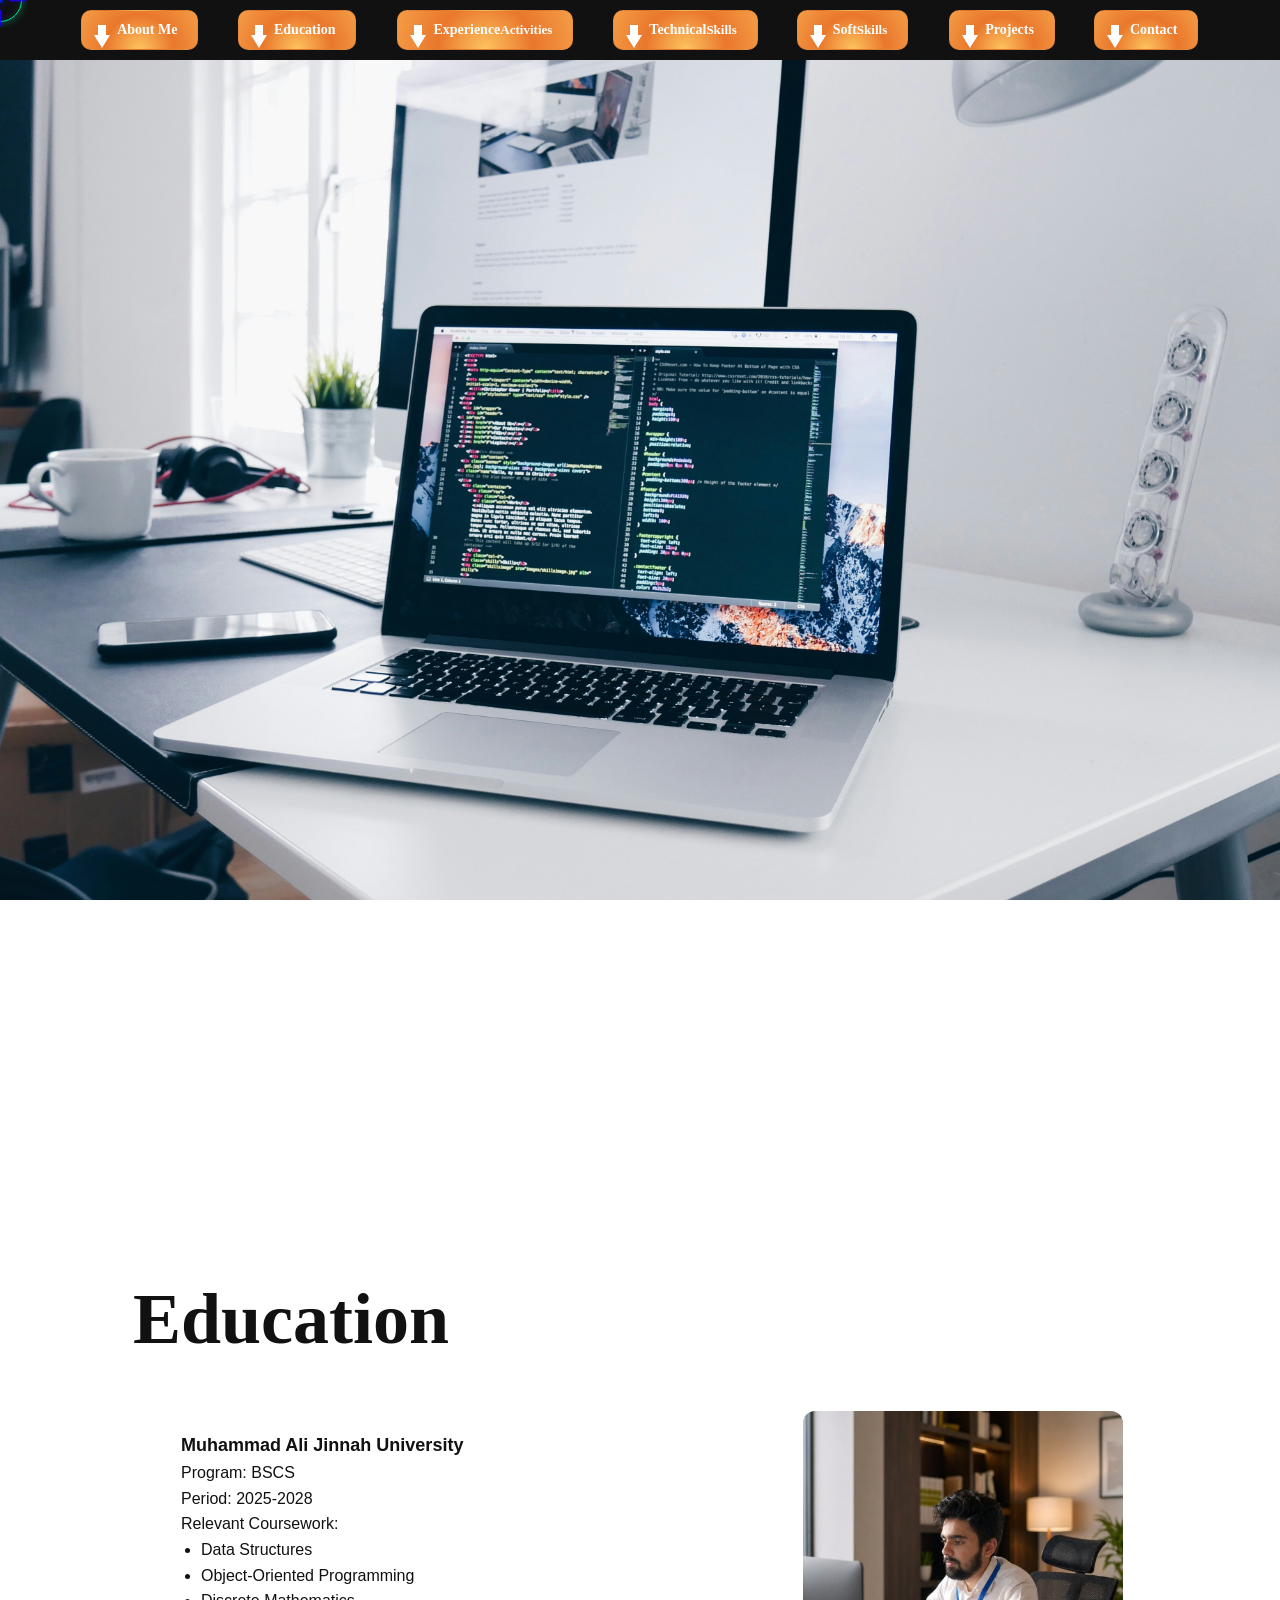
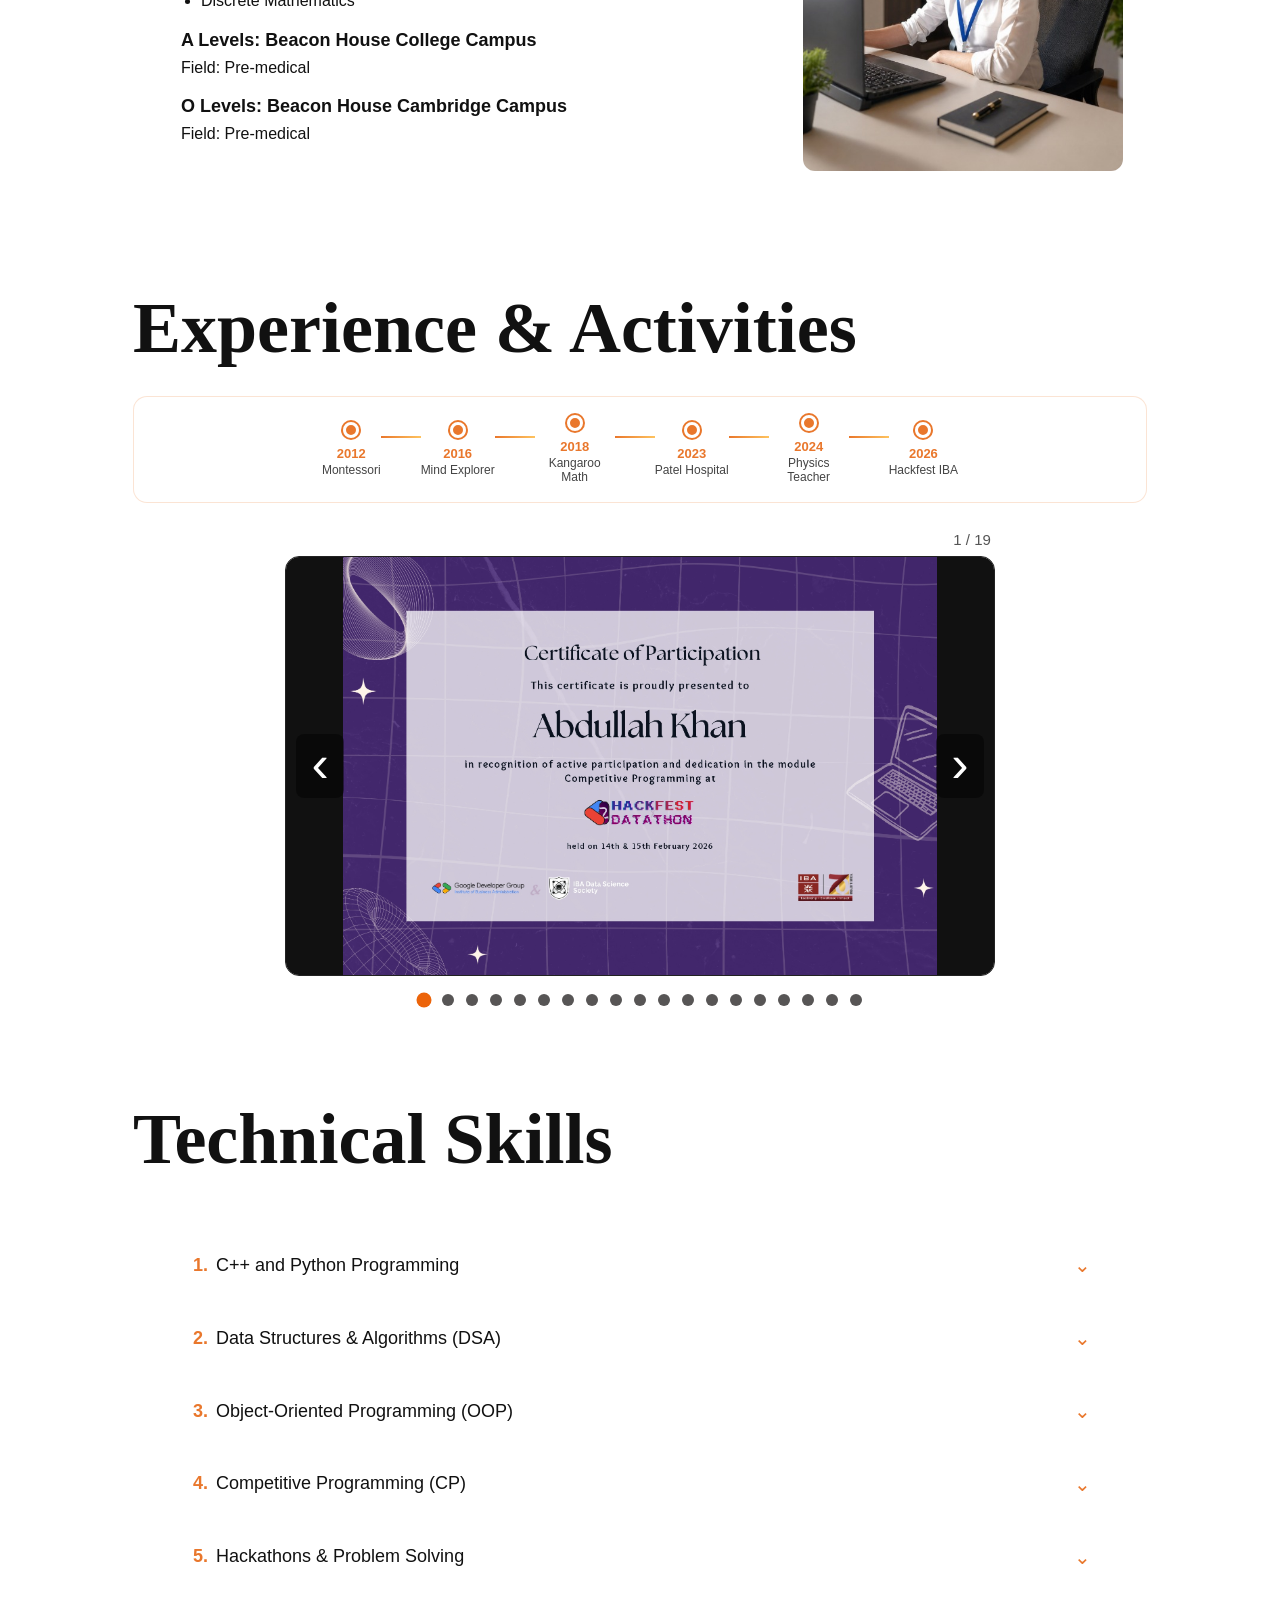
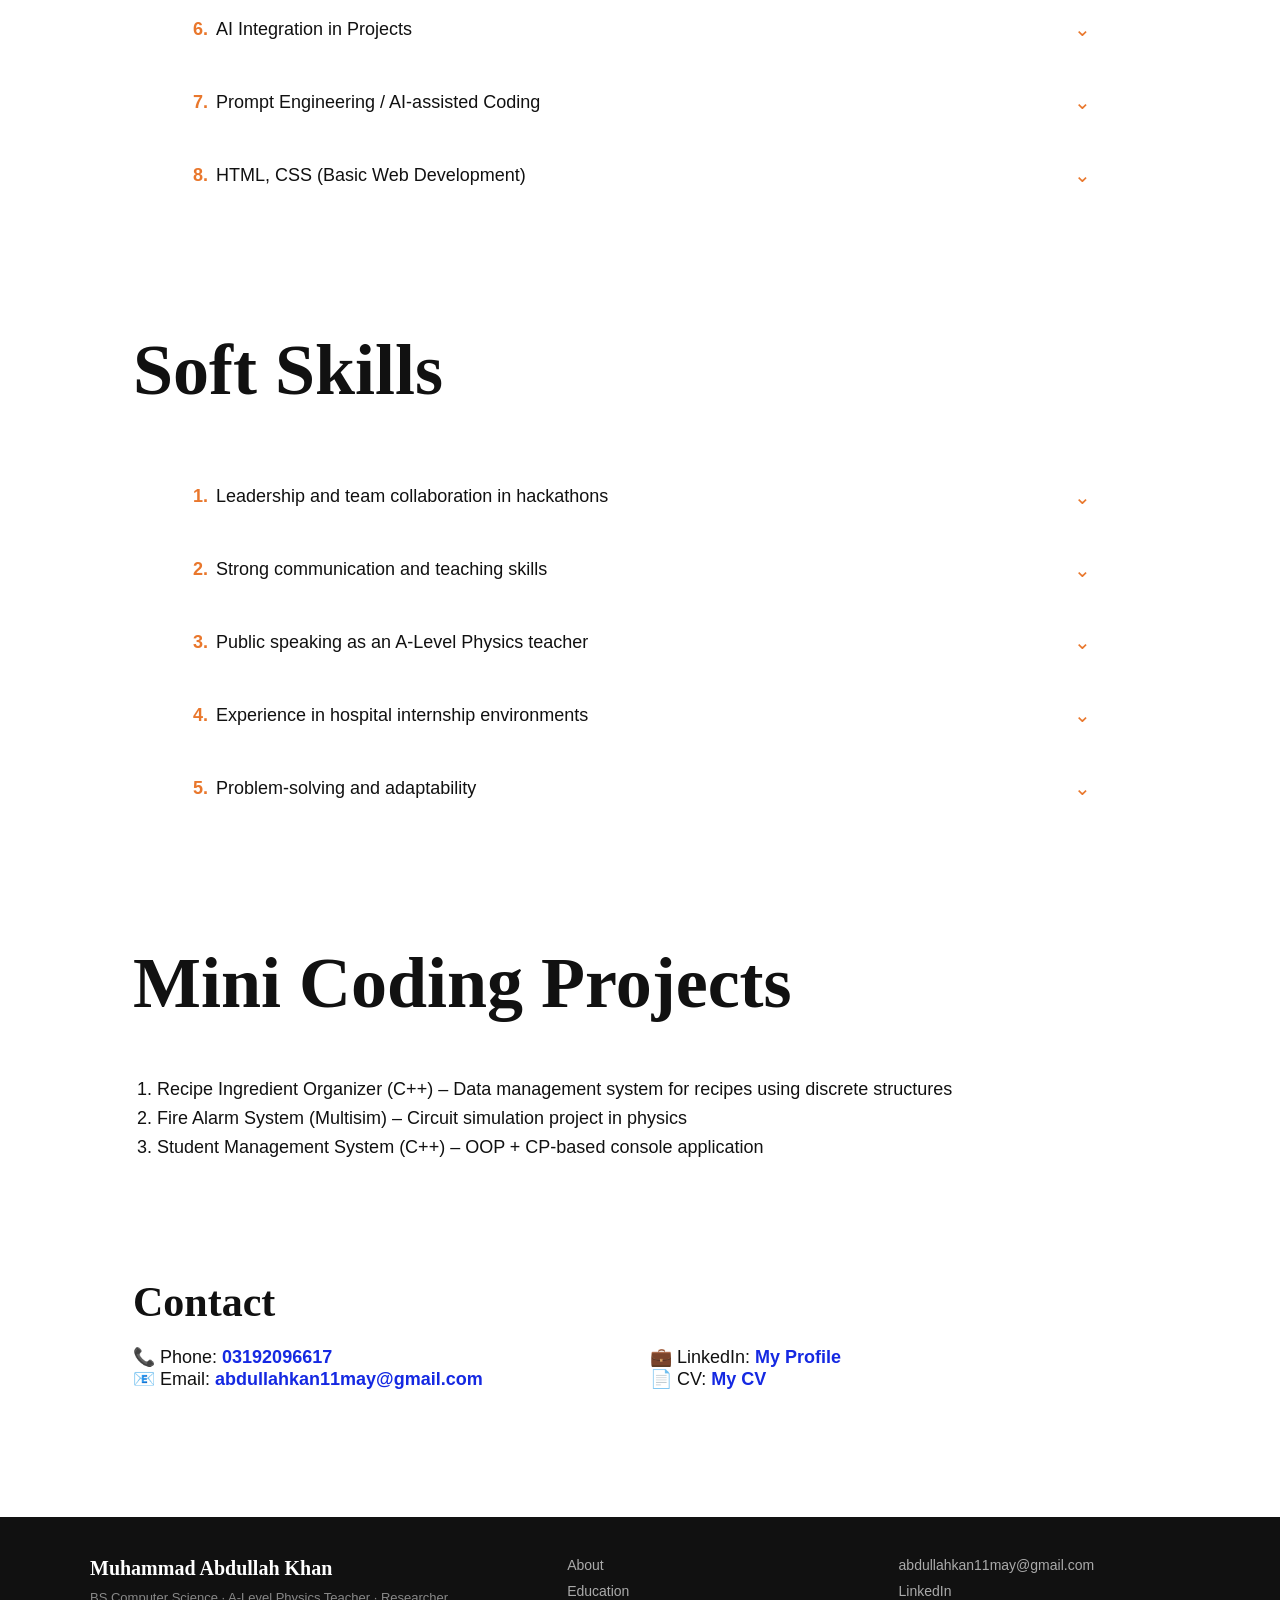
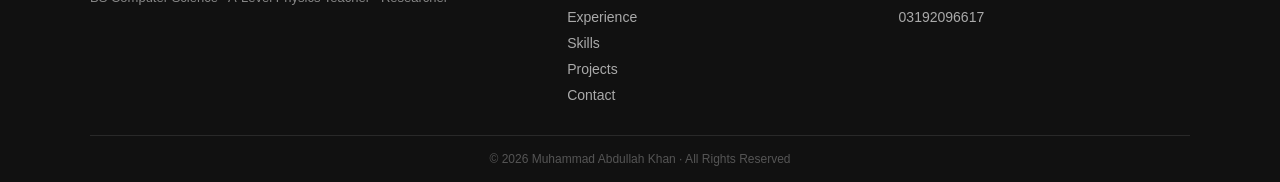
==== index.html @ c793ee8f "Rename website front page to index.html" ====
<!DOCTYPE html>
<html lang="en">
<head>
  <meta charset="UTF-8" />
  <meta name="viewport" content="width=device-width, initial-scale=1.0" />
  <meta http-equiv="Cache-Control" content="no-cache, no-store, must-revalidate">
  <title>Muhammad Abdullah Khan | Portfolio</title>
  <link rel="stylesheet" href="styles.css" />
</head>

<body>
  <div class="cursor" id="cursor">
  <div class="cursor-ring"></div>
  <div class="cursor-dot"></div>
  <div class="cursor-line cursor-line-top"></div>
  <div class="cursor-line cursor-line-bottom"></div>
  <div class="cursor-line cursor-line-left"></div>
  <div class="cursor-line cursor-line-right"></div>
</div>
 <div class="navbar">
  <a href="#about" class="nav-btn"><div class="btn-icon"><span></span></div>About Me</a>
  <a href="#education" class="nav-btn"><div class="btn-icon"><span></span></div>Education</a>
  <a href="#experience" class="nav-btn"><div class="btn-icon"><span></span></div>Experience<br><span>Activities</span></a>
  <a href="#technical-skills" class="nav-btn"><div class="btn-icon"><span></span></div>Technical<br><span>Skills</span></a>
  <a href="#soft-skills" class="nav-btn"><div class="btn-icon"><span></span></div>Soft<br><span>Skills</span></a>
  <a href="#projects" class="nav-btn"><div class="btn-icon"><span></span></div>Projects</a>
  <a href="#contact" class="nav-btn"><div class="btn-icon"><span></span></div>Contact</a>
</div>
  </div>
<div class="progress-bar" id="progressBar"></div>
  <!-- MAIN WRAPPER -->
  <main class="page-wrap">

    <!-- HERO -->
    <section class="hero section" id="hero">
      <div class="hero-left">
  <h1>Portfolio</h1>
  <h2 id="typing-text"></h2>
</div>

      <div class="hero-right">
        <img src="WhatsApp Image 2024-04-25 at 1.08.18 AM (1).jpeg" alt="Muhammad Abdullah Khan" />
      </div>
    </section>

    <!-- ABOUT -->
    <!-- ABOUT -->
<section class="about section" id="about">
  <div class="about-grid">

    <div class="about-title">
      <h2>About<br>Abdullah Khan</h2>
    </div>

    <div class="about-right">
      <p class="about-p1">
        I am a BS Computer Science student with interests in Cyber Security,
        Artificial Intelligence, and Software Development. I have a strong
        research background, with prior hospital internships and a deep
        interest in oncology and healthcare-related research.
      </p>
      <div class="about-image">
        <img src="eddited 2.JPG" alt="Abdullah Khan experience" />
      </div>
    </div>

    <div class="about-p2">
      <p>
        Alongside my studies, I work as an A-Level Physics teacher, which
        has strengthened my communication and analytical skills. I am passionate
        about combining science, research, and technology to solve real-world problems.
      </p>
    </div>

  </div>
</section>

<!-- EDUCATION -->
<section class="education section" id="education">
  <h2 class="section-heading">Education</h2>
  <div class="content-box education-box">
    <div class="education-text">
      <h3>Muhammad Ali Jinnah University</h3>
      <p>Program: BSCS</p>
      <p>Period: 2025-2028</p>
      <p>Relevant Coursework:</p>
      <ul>
        <li>Data Structures</li>
        <li>Object-Oriented Programming</li>
        <li>Discrete Mathematics</li>
      </ul>

      <h3>A Levels: Beacon House College Campus</h3>
      <p>Field: Pre-medical</p>

      <h3>O Levels: Beacon House Cambridge Campus</h3>
      <p>Field: Pre-medical</p>
    </div>

    <div class="education-photo">
      <img src="WhatsApp Image 2026-04-26 at 2.37.34 PM.jpeg" alt="Abdullah Khan" />
    </div>
  </div>
</section>

<!-- EXPERIENCE -->
<section class="experience section" id="experience">
  <h2 class="section-heading">Experience & Activities</h2>
<!-- TIMELINE -->
<div class="timeline">
  <div class="timeline-item">
    <div class="timeline-dot"></div>
    <div class="timeline-content">
      <span class="timeline-year">2012</span>
      <span class="timeline-label">Montessori</span>
    </div>
  </div>
  <div class="timeline-line"></div>
  <div class="timeline-item">
    <div class="timeline-dot"></div>
    <div class="timeline-content">
      <span class="timeline-year">2016</span>
      <span class="timeline-label">Mind Explorer</span>
    </div>
  </div>
  <div class="timeline-line"></div>
  <div class="timeline-item">
    <div class="timeline-dot"></div>
    <div class="timeline-content">
      <span class="timeline-year">2018</span>
      <span class="timeline-label">Kangaroo Math</span>
    </div>
  </div>
  <div class="timeline-line"></div>
  <div class="timeline-item">
    <div class="timeline-dot"></div>
    <div class="timeline-content">
      <span class="timeline-year">2023</span>
      <span class="timeline-label">Patel Hospital</span>
    </div>
  </div>
  <div class="timeline-line"></div>
  <div class="timeline-item">
    <div class="timeline-dot"></div>
    <div class="timeline-content">
      <span class="timeline-year">2024</span>
      <span class="timeline-label">Physics Teacher</span>
    </div>
  </div>
  <div class="timeline-line"></div>
  <div class="timeline-item">
    <div class="timeline-dot"></div>
    <div class="timeline-content">
      <span class="timeline-year">2026</span>
      <span class="timeline-label">Hackfest IBA</span>
    </div>
  </div>
</div>

 <div class="slide-counter" id="slideCounter">1 / 19</div>

  <div class="slideshow-wrapper">
    <button class="slide-arrow left-arrow" onclick="prevSlide()">&#8249;</button>
    <div class="slideshow-track" id="slideshowTrack">
      <div class="slide"><img src="Abdullah_Khan_page-0001.jpg" alt="Hackathon Certificate" /></div>
      <div class="slide"><img src="C - _Essentials_2_certificate_abdullahkhan11may-gmail-com_e2fafa6d-1f89-4544-99e8-5f84a4fa9076_page-0001.jpg" alt="C++ Certificate" /></div>
      <div class="slide"><img src="20.png" alt="OOP Certificate" /></div>
      <div class="slide"><img src="CamScanner 30-04-2026 20.15_1.jpg" alt="International Kangaroo Mathematics Contest 2018" /></div>
      <div class="slide"><img src="CamScanner 30-04-2026 20.15_2.jpg" alt="Beaconhouse Best Class Display Certificate" /></div>
      <div class="slide"><img src="CamScanner 30-04-2026 20.15_3.jpg" alt="Beaconhouse Responsibility Certificate" /></div>
      <div class="slide"><img src="CamScanner 30-04-2026 20.15_4.jpg" alt="Junior Cadre Montessori Appreciation Certificate" /></div>
      <div class="slide"><img src="CamScanner 30-04-2026 20.15_5.jpg" alt="Junior Cadre Montessori Science Project Certificate" /></div>
      <div class="slide"><img src="CamScanner 30-04-2026 20.15_6.jpg" alt="The Mind Explorer - Crazy Science" /></div>
      <div class="slide"><img src="CamScanner 30-04-2026 20.15_7.jpg" alt="The Mind Explorer - Math Buster" /></div>
      <div class="slide"><img src="CamScanner 30-04-2026 20.15_8.jpg" alt="The Mind Explorer - Do It Yourself" /></div>
      <div class="slide"><img src="CamScanner 30-04-2026 20.15_9.jpg" alt="Beaconhouse Inter-house Science Quiz" /></div>
      <div class="slide"><img src="CamScanner 30-04-2026 20.15_10.jpg" alt="BCP Certificate of Honour - Teachers Assistant Physics" /></div>
      <div class="slide"><img src="CamScanner 30-04-2026 20.15_11.jpg" alt="HRCA Certificate of Achievement" /></div>
      <div class="slide"><img src="CamScanner 30-04-2026 20.15_12.jpg" alt="HRCA Quiz Certificate" /></div>
      <div class="slide"><img src="CamScanner 30-04-2026 20.15_13.jpg" alt="International Kangaroo Mathematics Contest 2015" /></div>
      <div class="slide"><img src="CamScanner 30-04-2026 20.15_14.jpg" alt="Green Living Association 3Rs Campus Quiz 2014" /></div>
      <div class="slide"><img src="CamScanner 30-04-2026 20.15_15.jpg" alt="Patel Hospital Letter of Appreciation" /></div>
      <div class="slide"><img src="WhatsApp Image 2024-07-07 at 5.28.48 PM.jpeg" alt="Teaching Physics" /></div>
   </div>
    <button class="slide-arrow right-arrow" onclick="nextSlide()">&#8250;</button>
  </div>

  <div class="slideshow-dots" id="slideshowDots">
    <span class="dot active" onclick="goToSlide(0)"></span>
    <span class="dot" onclick="goToSlide(1)"></span>
    <span class="dot" onclick="goToSlide(2)"></span>
    <span class="dot" onclick="goToSlide(3)"></span>
    <span class="dot" onclick="goToSlide(4)"></span>
    <span class="dot" onclick="goToSlide(5)"></span>
    <span class="dot" onclick="goToSlide(6)"></span>
    <span class="dot" onclick="goToSlide(7)"></span>
    <span class="dot" onclick="goToSlide(8)"></span>
    <span class="dot" onclick="goToSlide(9)"></span>
    <span class="dot" onclick="goToSlide(10)"></span>
    <span class="dot" onclick="goToSlide(11)"></span>
    <span class="dot" onclick="goToSlide(12)"></span>
    <span class="dot" onclick="goToSlide(13)"></span>
    <span class="dot" onclick="goToSlide(14)"></span>
    <span class="dot" onclick="goToSlide(15)"></span>
    <span class="dot" onclick="goToSlide(16)"></span>
    <span class="dot" onclick="goToSlide(17)"></span>
    <span class="dot" onclick="goToSlide(18)"></span>
  </div>

</section>

    <!-- TECHNICAL SKILLS -->
    <section class="skills section" id="technical-skills">
      <h2 class="section-heading">Technical Skills</h2>

      <div class="content-box">
  <ul class="skills-list tech-accordion-list">

    <li class="skill-accordion">
      <div class="skill-header" onclick="toggleSkill(this)">
        <span class="skill-num">1.</span> C++ and Python Programming
        <span class="skill-chevron">&#8964;</span>
      </div>
      <div class="skill-body">
        <p>Proficient in both C++ and Python, with hands-on experience building console applications, and algorithm-based solutions. Comfortable working across both languages depending on the problem at hand — leveraging C++ for performance-critical logic and Python for rapid prototyping and AI-related tasks.</p>
      </div>
    </li>

    <li class="skill-accordion">
      <div class="skill-header" onclick="toggleSkill(this)">
        <span class="skill-num">2.</span> Data Structures & Algorithms (DSA)
        <span class="skill-chevron">&#8964;</span>
      </div>
      <div class="skill-body">
        <p>Strong foundational understanding of core data structures — arrays, linked lists, stacks, queues, trees, and hash maps — and their practical applications in solving computational problems efficiently. Continuously sharpening algorithmic thinking through structured practice and real project implementation.</p>
      </div>
    </li>

    <li class="skill-accordion">
      <div class="skill-header" onclick="toggleSkill(this)">
        <span class="skill-num">3.</span> Object-Oriented Programming (OOP)
        <span class="skill-chevron">&#8964;</span>
      </div>
      <div class="skill-body">
        <p>Experienced in designing systems using OOP principles — encapsulation, inheritance, polymorphism, and abstraction. Applied these concepts directly in projects like the Student Management System, building clean, modular, and maintainable codebases.</p>
      </div>
    </li>

    <li class="skill-accordion">
      <div class="skill-header" onclick="toggleSkill(this)">
        <span class="skill-num">4.</span> Competitive Programming (CP)
        <span class="skill-chevron">&#8964;</span>
      </div>
      <div class="skill-body">
        <p>Actively engaged in competitive programming to sharpen logical reasoning, time complexity awareness, and problem decomposition under pressure. Participation in contests has built the habit of writing efficient, well-structured solutions quickly.</p>
      </div>
    </li>

    <li class="skill-accordion">
      <div class="skill-header" onclick="toggleSkill(this)">
        <span class="skill-num">5.</span> Hackathons & Problem Solving
        <span class="skill-chevron">&#8964;</span>
      </div>
      <div class="skill-body">
        <p>Participated in hackathons including Hackfest IBA, bringing together technical skill, teamwork, and rapid prototyping under tight deadlines. These environments demand clear thinking, creative solutions, and the ability to deliver a working product from scratch in hours.</p>
      </div>
    </li>

    <li class="skill-accordion">
      <div class="skill-header" onclick="toggleSkill(this)">
        <span class="skill-num">6.</span> AI Integration in Projects
        <span class="skill-chevron">&#8964;</span>
      </div>
      <div class="skill-body">
        <p>Exploring the integration of AI tools and APIs into practical applications — understanding how to embed intelligent features into software, automate workflows, and enhance user experiences using modern AI capabilities.</p>
      </div>
    </li>

    <li class="skill-accordion">
      <div class="skill-header" onclick="toggleSkill(this)">
        <span class="skill-num">7.</span> Prompt Engineering / AI-assisted Coding
        <span class="skill-chevron">&#8964;</span>
      </div>
      <div class="skill-body">
        <p>Skilled in crafting precise, effective prompts to get the most out of AI tools for coding, debugging, and content generation. Uses AI as a force multiplier — accelerating development without losing ownership of the logic and architecture.</p>
      </div>
    </li>

    <li class="skill-accordion">
      <div class="skill-header" onclick="toggleSkill(this)">
        <span class="skill-num">8.</span> HTML, CSS (Basic Web Development)
        <span class="skill-chevron">&#8964;</span>
      </div>
      <div class="skill-body">
        <p>Capable of building structured, styled web pages from scratch. This very portfolio is a hands-on demonstration of those skills — custom layouts, animations, responsive design, and interactive components built without any framework.</p>
      </div>
    </li>

  </ul>
</div>
    </section>

    <!-- SOFT SKILLS -->
    <section class="soft-skills section" id="soft-skills">
      <h2 class="section-heading">Soft Skills</h2>

      <div class="content-box">
  <ul class="skills-list">
    <li class="skill-accordion">
      <div class="skill-header" onclick="toggleSkill(this)">
        <span class="skill-num">1.</span> Leadership and team collaboration in hackathons
        <span class="skill-chevron">&#8964;</span>
      </div>
      <div class="skill-body">
        <p>A well-respected leader with hands-on experience managing group and class projects — from community service trips to large-scale batch initiatives involving 60+ students. Known for maintaining fairness and justice across all members, resolving communication barriers through custom-designed modules and interactive sessions, and providing counselling and emotional support when needed. Connects diverse individuals to a shared goal through transparency, loyalty, and consistent recognition of team contributions. Takes ownership of setbacks as personal opportunities to grow, guided by a strong moral compass and high emotional patience.</p>
      </div>
    </li>

    <li class="skill-accordion">
      <div class="skill-header" onclick="toggleSkill(this)">
        <span class="skill-num">2.</span> Strong communication and teaching skills
        <span class="skill-chevron">&#8964;</span>
      </div>
      <div class="skill-body">
        <p>An educator who goes beyond the curriculum — designing teaching frameworks that evolve with the changing mindset of today's youth and the demands of the modern industry. Encourages out-of-the-box thinking through hands-on activities, mathematical reasoning, and cross-disciplinary analogies. Actively brings students to the board to teach, grade peers, and build accountability — nurturing confidence rather than suppressing it. Every lesson is a deliberate effort to develop effective communicators and independent thinkers.</p>
      </div>
    </li>

    <li class="skill-accordion">
      <div class="skill-header" onclick="toggleSkill(this)">
        <span class="skill-num">3.</span> Public speaking as an A-Level Physics teacher
        <span class="skill-chevron">&#8964;</span>
      </div>
      <div class="skill-body">
        <p>Developed strong, confident public speaking through years of classroom instruction, parent communication, client-facing research interactions, and hosting workshops. Capable of improvising at any moment — changing scripts last-minute, adapting tone to the audience, and commanding large rooms with natural body language and stage presence. Whether addressing a lecture hall or a boardroom, ready to present on any topic with clarity, poise, and genuine engagement.</p>
      </div>
    </li>

    <li class="skill-accordion">
      <div class="skill-header" onclick="toggleSkill(this)">
        <span class="skill-num">4.</span> Experience in hospital internship environments
        <span class="skill-chevron">&#8964;</span>
      </div>
      <div class="skill-body">
        <p>Medical and community service internships instilled a heightened situational awareness and the ability to act immediately and responsibly under pressure. Learned to regulate emotions in high-stakes environments, make decisive calls under uncertainty, and switch seamlessly between professional composure and compassionate communication. These experiences provided an irreplaceable foundation for understanding people, reading environments, and knowing when to lead firmly and when to listen.</p>
      </div>
    </li>

    <li class="skill-accordion">
      <div class="skill-header" onclick="toggleSkill(this)">
        <span class="skill-num">5.</span> Problem-solving and adaptability
        <span class="skill-chevron">&#8964;</span>
      </div>
      <div class="skill-body">
        <p>Approaches every challenge — academic, technical, or personal — with focused concentration and structured thinking. Skilled at making high-impact decisions quickly while preserving ethical integrity and considering the broadest range of people affected. Adapts rapidly to unfamiliar environments and unfamiliar people, with a genuine respect for self-awareness and personal growth as tools for navigating the most demanding situations.</p>
      </div>
    </li>
  </ul>
</div>
    </section>

    <!-- PROJECTS -->
    <section class="projects section" id="projects">
      <h2 class="section-heading">Mini Coding Projects</h2>

      <div class="content-box">
        <ol>
          <li>Recipe Ingredient Organizer (C++) – Data management system for recipes using discrete structures</li>
          <li>Fire Alarm System (Multisim) – Circuit simulation project in physics</li>
          <li>Student Management System (C++) – OOP + CP-based console application</li>
        </ol>
      </div>
    </section>

    <!-- CONTACT -->
    <section class="contact section" id="contact">
      <h2 class="contact-heading">Contact</h2>

      <div class="contact-grid">
        <div>
          <p>📞 Phone: <a href="tel:03192096617">03192096617</a></p>
          <p>📧 Email: <a href="mailto:abdullahkan11may@gmail.com">abdullahkan11may@gmail.com</a></p>
        </div>

        <div>
          <p>
            💼 LinkedIn:
            <a href="https://www.linkedin.com/in/abdullah-khan-34b156402" target="_blank">
              My Profile
            </a>
          </p>
          <p>
            📄 CV:
            <a href="cv.html" target="_blank">My CV</a>
          </p>
        </div>
      </div>
    </section>

  </main>

  <footer class="footer">
    <div class="footer-inner">

      <div class="footer-name">
        <h3>Muhammad Abdullah Khan</h3>
        <p>BS Computer Science · A-Level Physics Teacher · Researcher</p>
      </div>

      <div class="footer-links">
        <a href="#about">About</a>
        <a href="#education">Education</a>
        <a href="#experience">Experience</a>
        <a href="#technical-skills">Skills</a>
        <a href="#projects">Projects</a>
        <a href="#contact">Contact</a>
      </div>

      <div class="footer-contact">
        <a href="mailto:abdullahkan11may@gmail.com">abdullahkan11may@gmail.com</a>
        <a href="https://www.linkedin.com/in/abdullah-khan-34b156402" target="_blank">LinkedIn</a>
        <a href="tel:03192096617">03192096617</a>
      </div>

    </div>
    <div class="footer-bottom">
      <p>© 2026 Muhammad Abdullah Khan · All Rights Reserved</p>
    </div>
  </footer>
  <script>
  const text = "Muhammad Abdullah Khan";
  const target = document.getElementById("typing-text");
  let index = 0;

  function type() {
    if (index < text.length) {
      target.textContent += text.charAt(index);
      index++;
      setTimeout(type, 100);
    }
  }

  window.addEventListener("load", () => {
    setTimeout(type, 500);
  });
</script>

<script>
  // SLIDESHOW
  let currentSlide = 0;
  const totalSlides = 19;
  const track = document.getElementById('slideshowTrack');
  const dots = document.querySelectorAll('.dot');
  let autoTimer = setInterval(nextSlide, 3000);

  function goToSlide(index) {
    currentSlide = index;
    track.style.transform = `translateX(-${currentSlide * 100}%)`;
   dots.forEach(d => d.classList.remove('active'));
dots[currentSlide].classList.add('active');
document.getElementById('slideCounter').textContent = (currentSlide + 1) + ' / ' + totalSlides;
    // Reset auto timer on manual click
    clearInterval(autoTimer);
    autoTimer = setInterval(nextSlide, 3000);
  }

function nextSlide() {
  currentSlide = (currentSlide + 1) % totalSlides;
  goToSlide(currentSlide);
}

function prevSlide() {
  currentSlide = (currentSlide - 1 + totalSlides) % totalSlides;
  goToSlide(currentSlide);
}
// PROGRESS BAR
window.addEventListener('scroll', () => {
  const scrollTop = window.scrollY;
  const docHeight = document.documentElement.scrollHeight - window.innerHeight;
  const progress = (scrollTop / docHeight) * 100;
  document.getElementById('progressBar').style.width = progress + '%';
}); 
// SCROLL ANIMATIONS
const sections = document.querySelectorAll('.section');

const observer = new IntersectionObserver((entries) => {
  entries.forEach(entry => {
    if (entry.isIntersecting) {
      entry.target.classList.add('visible');
    } else {
      entry.target.classList.remove('visible');
    }
  });
}, {
  threshold: 0.3
});

sections.forEach(section => {
  observer.observe(section);
});
// CUSTOM CURSOR
const cursor = document.getElementById('cursor');

document.addEventListener('mousemove', (e) => {
  cursor.style.left = e.clientX + 'px';
  cursor.style.top = e.clientY + 'px';
});

document.addEventListener('mousedown', () => {
  cursor.classList.add('clicking');
});

document.addEventListener('mouseup', () => {
  cursor.classList.remove('clicking');
});

// Grow on hoverable elements
const hoverables = document.querySelectorAll('a, button, .dot, .nav-btn, .timeline-item');
hoverables.forEach(el => {
  el.addEventListener('mouseenter', () => cursor.classList.add('hovering'));
  el.addEventListener('mouseleave', () => cursor.classList.remove('hovering'));
});
function toggleSkill(header) {
  const item = header.closest('.skill-accordion');
  const body = item.querySelector('.skill-body');
  const isOpen = item.classList.contains('open');

  // Close all
  document.querySelectorAll('.skill-accordion').forEach(el => {
    el.classList.remove('open');
    el.querySelector('.skill-body').classList.remove('expanded');
  });

  // Open clicked one if it was closed
  if (!isOpen) {
    item.classList.add('open');
    body.classList.add('expanded');
  }
}
</script>


</body>
</html>
---- styles.css ----
* {
  margin: 0;
  padding: 0;
  box-sizing: border-box;
}

html {
  scroll-behavior: smooth;
}

html, body {
  min-height: 100vh;
}

body {
  font-family: Georgia, "Times New Roman", serif;
  color: #111;
  background-image: url('christopher-gower-m_HRfLhgABo-unsplash.jpg');
  background-size: cover;
  background-position: center;
  background-attachment: fixed;
  min-height: 100vh;
}

@media (max-width: 768px) {
  body {
    background-image: url('wmremove-transformed.png');
    background-attachment: scroll;
    background-size: cover;
    background-position: center top;
    background-repeat: no-repeat;
  }
}
@keyframes gradientShift {
  0%   { background-position: 0% 50%; }
  50%  { background-position: 100% 50%; }
  100% { background-position: 0% 50%; }
}
img {
  max-width: 100%;
  display: block;
}

.page-wrap {
  width: min(100%, 1100px);
  margin: 0 auto;
  padding: 0 18px 40px;
}

/*  Progress bar */
.progress-bar {
  position: fixed;
  top: 0;
  left: 0;
  width: 0%;
  height: 5px;
  background: linear-gradient(to right, #5f74fe, #3f2ce9);
  z-index: 9999;
  transition: width 0.1s ease;
  border-radius: 0 2px 2px 0;
}

/* NAVBAR */
.navbar {
  width: 100%;
  background: #111;
  display: flex;
  justify-content: center;
  align-items: center;
  gap: 40px;
  padding: 10px 18px;
  position: sticky;
  top: 0;
  z-index: 1000;
}
/* Fix scroll offset for sticky navbar */
section[id] {
  scroll-margin-top: 60px;
}

/* NAVBAR BUTTONS */
.nav-btn {
  --icon_width: 8px;
  --icon_height: 10px;
  --icon_color: #ffffff;
  border-radius: 10px;
  border: 1px solid rgba(0, 0, 0, 0.05);
  position: relative;
  padding: 10px 20px 10px 35px;
  background: radial-gradient(circle at bottom center, #fec35f, #e9772c, #f49d46);
  color: #ffffff;
  transform-style: preserve-3d;
  transition: all 300ms ease;
  font-family: Georgia, "Times New Roman", serif;
  font-size: 14px;
  font-weight: 600;
  cursor: pointer;
  text-decoration: none;
  user-select: none;
  display: inline-flex;
  justify-content: center;
  align-items: center;
  z-index: 1;
  box-sizing: border-box;
  line-height: 1.3;
}

.nav-btn span {
  display: block;
  font-size: 13px;
  box-sizing: border-box;
}

.nav-btn:hover {
  color: #000000;
  background: radial-gradient(circle at center center, #f9f9f9, #a7a7a7);
  transform: scale(1.08) translateY(-2px);
  box-shadow: 0 6px 20px rgba(233, 119, 44, 0.35);
}

.nav-btn:hover .btn-icon {
  transition: all 800ms ease-in-out;
  transform: rotateY(90deg) rotate(-360deg);
}

.nav-btn .btn-icon {
  width: 80px;
  display: block;
  position: absolute;
  left: -20px;
  top: -36px;
  bottom: -40px;
  transform-style: preserve-3d;
  transform: rotateY(90deg) rotate(0deg);
}

.nav-btn .btn-icon > span {
  position: absolute;
  background: var(--icon_color);
  width: var(--icon_width);
  height: var(--icon_height);
  left: 0;
  top: 50px;
  transform: rotateY(-90deg);
}

.nav-btn > .btn-icon > span::before {
  position: absolute;
  content: "";
  top: 100%;
  left: 0;
  margin-left: calc((var(--icon_width) * -1) + var(--icon_width) / 2);
  width: 0;
  height: 0;
  border-width: calc(var(--icon_width) + 5px) var(--icon_width) 0 var(--icon_width);
  border-color: var(--icon_color) transparent transparent transparent;
  border-style: solid;
}
/* SECTIONS */
.section {
  margin-bottom: 42px;
  border: 1px solid rgba(255, 255, 255, 0.3);
  border-radius: 18px;
  padding: 24px;
  background: rgba(255, 255, 255, 0.75);
}

/* HERO */
.hero {
  display: grid;
  grid-template-columns: 1.1fr 0.7fr;
  gap: 28px;
  align-items: center;
  background: rgba(255, 255, 255, 0.6);
  border-radius: 18px;
  padding: 26px 28px;
  min-height: 520px;
}

.hero-left h1 {
  font-size: clamp(58px, 9vw, 92px);
  font-weight: 400;
}

.hero-left h2 {
  font-family: Arial;
  font-size: clamp(24px, 3vw, 34px);
}

.hero-right img {
  width: 100%;
  object-fit: cover;
  border-radius: 18px;
  border: 3px solid #2c3fe9;
  box-shadow: 0 8px 32px rgba(44, 217, 233, 0.35), 0 2px 8px rgba(0,0,0,0.15);
  transition: box-shadow 0.3s ease, transform 0.3s ease;
}

.hero-right img:hover {
  box-shadow: 0 12px 40px rgba(2, 210, 242, 0.55), 0 4px 16px rgba(0,0,0,0.2);
  transform: scale(1.02);
}

/* ABOUT */
.about-grid {
  display: grid;
  grid-template-columns: 1fr 1fr;
  grid-template-rows: auto auto;
  gap: 26px;
}

.about-title {
  grid-column: 1;
  grid-row: 1;
}

.about-title h2 {
  font-size: clamp(46px, 6vw, 72px);
}

.about-right {
  grid-column: 2;
  grid-row: 1 / 3;
  display: flex;
  flex-direction: column;
  gap: 16px;
}

.about-right .about-p1 {
  font-family: Arial;
  font-size: 18px;
  line-height: 1.6;
}

.about-image img {
  width: 100%;
  max-height: 340px;
  object-fit: cover;
  border-radius: 16px;
}

.about-p2 {
  grid-column: 1;
  grid-row: 2;
}

.about-p2 p {
  font-family: Arial;
  font-size: 18px;
  line-height: 1.6;
}
/* EDUCATION */
#education {
  scroll-margin-top: 70px;
}
.education-box {
  display: flex;
  gap: 0;
  align-items: stretch;
  padding: 0;
  overflow: hidden;
}

.education-text {
  flex: 1;
  padding: 24px;
}
.education-text h3 {
  font-family: Arial;
  font-size: 18px;
  margin-top: 16px;
  margin-bottom: 4px;
}

.education-text h3:first-child {
  margin-top: 0;
}

.education-text p {
  font-family: Arial;
  font-size: 16px;
  line-height: 1.6;
}

.education-text ul {
  margin-left: 20px;
}

.education-text ul li {
  font-family: Arial;
  font-size: 16px;
  line-height: 1.6;
}

.education-photo {
  width: 320px;
  flex-shrink: 0;
}

.education-photo img {
  width: 100%;
  height: 100%;
  object-fit: cover;
  display: block;
  border-radius: 12px;
  margin: auto 16px auto 0;
}
/* EXPERIENCE */
.experience-item img {
  transition: transform 0.3s ease;
}

.experience-item img:hover {
  transform: scale(1.05);
  cursor: pointer;
}
.section-heading {
  font-size: clamp(46px, 6vw, 72px);
  margin-bottom: 26px;
}

.experience-gallery {
  display: grid;
  grid-template-columns: 1.2fr 1fr 1fr;
  grid-template-rows: auto auto;
  gap: 16px;
  align-items: start;
}

.experience-item img {
  border: 1px solid #222;
  width: 100%;
  object-fit: cover;
  display: block;
}

/* tall item spans both rows in column 1 */
.tall {
  grid-column: 1;
  grid-row: 1 / 3;
}

.tall img {
  height: 100%;
  width: 100%;
  object-fit: cover;
}

/* items 2 and 3 go to columns 2 and 3, row 1 */
.experience-item:nth-child(2) {
  grid-column: 2;
  grid-row: 1;
}

.experience-item:nth-child(3) {
  grid-column: 3;
  grid-row: 1;
}

/* item 4 goes to column 2-3, row 2 — centered like photo 2 */
.experience-item:nth-child(4) {
  grid-column: 2 / 4;
  grid-row: 2;
}

.experience-item:nth-child(2) img,
.experience-item:nth-child(3) img {
  height: 200px;
}

.experience-item:nth-child(4) img {
  height: 200px;
  max-width: 60%;
  margin: 0 auto;
}

/* CONTENT BOX */
.content-box {
  background: #fff;
  border-radius: 18px;
  padding: 24px;
}

.content-box li {
  font-family: Arial;
  font-size: 18px;
  line-height: 1.6;
}

/* CONTACT */
.contact-heading {
  font-size: 42px;
  margin-bottom: 20px;
}

.contact-grid {
  display: grid;
  grid-template-columns: 1fr 1fr;
  gap: 20px;
  font-family: Arial;
  font-size: 18px;
}

.contact-grid a {
  color: #1529e2;
  text-decoration: none;
  font-weight: 600;
  transition: color 0.2s ease;
}

.contact-grid a:hover {
  color: #c45e10;
  text-decoration: underline;
}

/* RESPONSIVE */
@media (max-width: 900px) {
  .hero,
  .contact-grid {
    grid-template-columns: 1fr;
  }

  .about-grid {
    grid-template-columns: 1fr;
  }

  .about-right {
    grid-column: 1;
    grid-row: auto;
  }

  .about-p2 {
    grid-column: 1;
    grid-row: auto;
  }

  .experience-gallery {
    grid-template-columns: 1fr;
  }

  .tall,
  .experience-item:nth-child(2),
  .experience-item:nth-child(3),
  .experience-item:nth-child(4) {
    grid-column: 1;
    grid-row: auto;
  }

  .experience-item:nth-child(4) img {
    max-width: 100%;
  }

  .education-box {
    flex-direction: column;
  }

  .education-photo {
    width: 100%;
    height: 240px;
  }

  .education-photo img {
    border-radius: 0 0 18px 18px;
  }
}
#typing-text::after {
  content: '|';
  animation: blink 0.7s infinite;
}

@keyframes blink {
  0%, 100% { opacity: 1; }
  50%       { opacity: 0; }
}

/* EXPERIENCE LAYOUT */
.experience-layout {
  display: grid;
  grid-template-columns: 1fr 1.4fr;
  gap: 24px;
  align-items: center;
}

.experience-tall-photo {
  height: 550px;
  border-radius: 14px;
  overflow: hidden;
  border: 1px solid #222;
}

.experience-tall-photo img {
  width: 100%;
  height: 100%;
  object-fit: cover;
  display: block;
}

/* SLIDESHOW */
.slideshow-wrapper {
  width: 70%;
  margin: 0 auto;
  overflow: hidden;
  border-radius: 14px;
  border: 1px solid #222;
  background: #111;
  max-height: 420px;
  display: flex;
  align-items: center;
  justify-content: center;
}

.slideshow-track {
  display: flex;
  transition: transform 0.6s ease-in-out;
  width: 100%;
}

.slide {
  min-width: 100%;
  display: flex;
  align-items: center;
  justify-content: center;
  padding: 0;
  background: #111;
}

.slide img {
  max-width: 100%;
  max-height: 420px;
  width: auto;
  height: auto;
  display: block;
  object-fit: contain;
  object-position: center;
}

/* SLIDE COUNTER */
.slide-counter {
  text-align: right;
  font-family: Arial;
  font-size: 15px;
  color: #555;
  margin-bottom: 8px;
  padding-right: 4px;
  width: 70%;
  margin-left: auto;
  margin-right: auto;
}

/* DOTS */
.slideshow-dots {
  display: flex;
  flex-wrap: wrap;
  justify-content: center;
  gap: 12px;
  margin-top: 18px;
}

.dot {
  width: 12px;
  height: 12px;
  border-radius: 50%;
  background: #575555;
  cursor: pointer;
  transition: background 0.3s ease, transform 0.3s ease;
  display: inline-block;
}

.dot.active {
  background: #ec640a;
  transform: scale(1.25);
}

/* ARROWS */
.slide-arrow {
  position: absolute;
  top: 50%;
  transform: translateY(-50%);
  background: rgba(0, 0, 0, 0.45);
  color: #fff;
  border: none;
  font-size: 52px;
  line-height: 1;
  width: 48px;
  height: 64px;
  cursor: pointer;
  border-radius: 8px;
  z-index: 10;
  transition: background 0.2s ease;
  display: flex;
  align-items: center;
  justify-content: center;
  padding-bottom: 4px;
}

.slide-arrow:hover {
  background: rgba(233, 119, 44, 0.85);
}

.left-arrow {
  left: 10px;
}

.right-arrow {
  right: 10px;
}

.slideshow-wrapper {
  position: relative;
}
/* SKILLS HOVER */
.skills-list {
  list-style: none;
  margin: 0;
  padding: 0;
}

.skills-list li {
  font-family: Arial;
  font-size: 18px;
  line-height: 1.6;
  padding: 10px 16px;
  border-left: 4px solid transparent;
  border-radius: 6px;
  transition: all 0.25s ease;
  cursor: default;
  counter-increment: skills-counter;
}

.skills-list li::before {
  content: counter(skills-counter) ". ";
  font-weight: 700;
  color: #e9772c;
  margin-right: 6px;
}

.skills-list {
  counter-reset: skills-counter;
}

.skills-list li:hover {
  border-left: 4px solid #e9772c;
  background: rgba(233, 119, 44, 0.08);
  padding-left: 22px;
}
/* SCROLL ANIMATIONS */
.section {
  opacity: 0;
  transform: translateY(40px);
  transition: opacity 0.7s ease, transform 0.7s ease;
}

.section.visible {
  opacity: 1;
  transform: translateY(0);
}
.skills-list li:hover {
  border-left: 4px solid #e9772c;
  background: rgba(233, 119, 44, 0.08);
  padding-left: 22px;
}
/* TIMELINE */
.timeline {
  display: flex;
  align-items: center;
  justify-content: center;
  flex-wrap: wrap;
  gap: 0;
  margin-bottom: 28px;
  padding: 18px 10px;
  background: rgba(255, 255, 255, 0.6);
  border-radius: 14px;
  border: 1px solid rgba(233, 119, 44, 0.2);
}

.timeline-item {
  display: flex;
  flex-direction: column;
  align-items: center;
  gap: 8px;
}

.timeline-dot {
  width: 16px;
  height: 16px;
  border-radius: 50%;
  background: #e9772c;
  border: 3px solid #fff;
  box-shadow: 0 0 0 2px #e9772c;
  transition: transform 0.3s ease, box-shadow 0.3s ease;
  cursor: default;
}

.timeline-item:hover .timeline-dot {
  transform: scale(1.4);
  box-shadow: 0 0 0 3px #e9772c, 0 0 12px rgba(233, 119, 44, 0.5);
}

.timeline-content {
  display: flex;
  flex-direction: column;
  align-items: center;
  gap: 2px;
}

.timeline-year {
  font-family: Arial;
  font-size: 13px;
  font-weight: 700;
  color: #e9772c;
}

.timeline-label {
  font-family: Arial;
  font-size: 12px;
  color: #444;
  text-align: center;
  max-width: 80px;
}

.timeline-line {
  width: 40px;
  height: 2px;
  background: linear-gradient(to right, #e9772c, #fec35f);
  margin-bottom: 26px;
  flex-shrink: 0;
}

@media (max-width: 900px) {
  .timeline {
    gap: 6px;
  }

  .timeline-line {
    width: 20px;
  }

  .timeline-label {
    font-size: 10px;
    max-width: 60px;
  }
}
/* FOOTER */
.footer {
  background: #111;
  color: #ccc;
  padding: 40px 24px 0;
  margin-top: 20px;
}

.footer-inner {
  width: min(100%, 1100px);
  margin: 0 auto;
  display: grid;
  grid-template-columns: 1.5fr 1fr 1fr;
  gap: 40px;
  padding-bottom: 32px;
  border-bottom: 1px solid rgba(255, 255, 255, 0.1);
}

.footer-name h3 {
  font-family: Georgia, serif;
  font-size: 20px;
  color: #fff;
  margin-bottom: 8px;
}

.footer-name p {
  font-family: Arial;
  font-size: 13px;
  color: #888;
  line-height: 1.6;
}

.footer-links {
  display: flex;
  flex-direction: column;
  gap: 10px;
}

.footer-links a {
  font-family: Arial;
  font-size: 14px;
  color: #aaa;
  text-decoration: none;
  transition: color 0.2s ease, padding-left 0.2s ease;
}

.footer-links a:hover {
  color: #e9772c;
  padding-left: 6px;
}

.footer-contact {
  display: flex;
  flex-direction: column;
  gap: 10px;
}

.footer-contact a {
  font-family: Arial;
  font-size: 14px;
  color: #aaa;
  text-decoration: none;
  transition: color 0.2s ease;
  word-break: break-all;
}

.footer-contact a:hover {
  color: #e9772c;
}

.footer-bottom {
  width: min(100%, 1100px);
  margin: 0 auto;
  padding: 16px 0;
  text-align: center;
}

.footer-bottom p {
  font-family: Arial;
  font-size: 12px;
  color: #555;
}

/* FOOTER RESPONSIVE */
@media (max-width: 900px) {
  .footer-inner {
    grid-template-columns: 1fr;
    gap: 24px;
  }
}
/* CUSTOM CURSOR */
* {
  cursor: none !important;
}

.cursor {
  position: fixed;
  top: 0;
  left: 0;
  pointer-events: none;
  z-index: 99999;
  transform: translate(-50%, -50%);
}

/* OUTER RING with gap corners like sniper */
.cursor-ring {
  position: absolute;
  top: 50%;
  left: 50%;
  transform: translate(-50%, -50%);
  width: 44px;
  height: 44px;
  border-radius: 50%;
  border: 1.5px solid rgba(0, 255, 180, 0.9);
  background: transparent;
  box-shadow: 0 0 8px rgba(0, 255, 180, 0.4),
              inset 0 0 8px rgba(0, 255, 180, 0.1);
  transition: transform 0.15s ease, box-shadow 0.15s ease;
}

/* CENTER DOT */
.cursor-dot {
  position: absolute;
  top: 50%;
  left: 50%;
  transform: translate(-50%, -50%);
  width: 5px;
  height: 5px;
  border-radius: 50%;
  background: rgb(0, 26, 255);
  box-shadow: 0 0 6px rgba(0, 34, 255, 0.9),
              0 0 12px rgba(0, 55, 255, 0.5);
}

/* CROSSHAIR LINES */
.cursor-line {
  position: absolute;
  background: rgba(30, 0, 255, 0.85);
  box-shadow: 0 0 4px rgba(13, 0, 255, 0.6);
}

/* TOP LINE - starts at ring edge with gap */
.cursor-line-top {
  width: 1.5px;
  height: 16px;
  top: -26px;
  left: 50%;
  transform: translateX(-50%);
}

/* BOTTOM LINE */
.cursor-line-bottom {
  width: 1.5px;
  height: 16px;
  bottom: -26px;
  left: 50%;
  transform: translateX(-50%);
}

/* LEFT LINE */
.cursor-line-left {
  height: 1.5px;
  width: 16px;
  left: -26px;
  top: 50%;
  transform: translateY(-50%);
}

/* RIGHT LINE */
.cursor-line-right {
  height: 1.5px;
  width: 16px;
  right: -26px;
  top: 50%;
  transform: translateY(-50%);
}

/* CLICK EFFECT */
.cursor.clicking .cursor-ring {
  transform: translate(-50%, -50%) scale(0.7);
  box-shadow: 0 0 16px rgba(8, 0, 255, 0.8),
              inset 0 0 10px rgba(0, 255, 180, 0.2);
}

/* HOVER EFFECT */
.cursor.hovering .cursor-ring {
  transform: translate(-50%, -50%) scale(1.5);
  box-shadow: 0 0 20px rgba(0, 42, 255, 0.7),
              inset 0 0 14px rgba(0, 255, 180, 0.15);
}
/* SOFT SKILL ACCORDION */
.skill-accordion {
  list-style: none;
  border-left: 4px solid transparent;
  border-radius: 6px;
  transition: border-left-color 0.25s ease;
  margin-bottom: 4px;
  padding: 0;
  counter-increment: none;
}

.skill-accordion::before {
  content: none !important;
}

.skill-accordion.open {
  border-left: 4px solid #e9772c;
  background: rgba(233, 119, 44, 0.06);
}

.skill-header {
  display: flex;
  align-items: center;
  gap: 8px;
  font-family: Arial;
  font-size: 18px;
  line-height: 1.6;
  padding: 10px 16px;
  cursor: pointer;
  user-select: none;
  border-radius: 6px;
  transition: background 0.2s ease, padding-left 0.2s ease;
}

.skill-header:hover {
  background: rgba(233, 119, 44, 0.08);
  padding-left: 22px;
}

.skill-num {
  font-weight: 700;
  color: #e9772c;
  flex-shrink: 0;
}

.skill-chevron {
  margin-left: auto;
  font-size: 20px;
  color: #e9772c;
  transition: transform 0.35s ease;
  line-height: 1;
}

.skill-accordion.open .skill-chevron {
  transform: rotate(180deg);
}

.skill-body {
  max-height: 0;
  overflow: hidden;
  transition: max-height 0.45s ease, padding 0.3s ease;
  padding: 0 16px;
}

.skill-body.expanded {
  max-height: 400px;
  padding: 10px 16px 14px;
}

.skill-body p {
  font-family: Arial;
  font-size: 16px;
  line-height: 1.7;
  color: #333;
  border-top: 1px solid rgba(233, 119, 44, 0.2);
  padding-top: 10px;
  margin: 0;
}
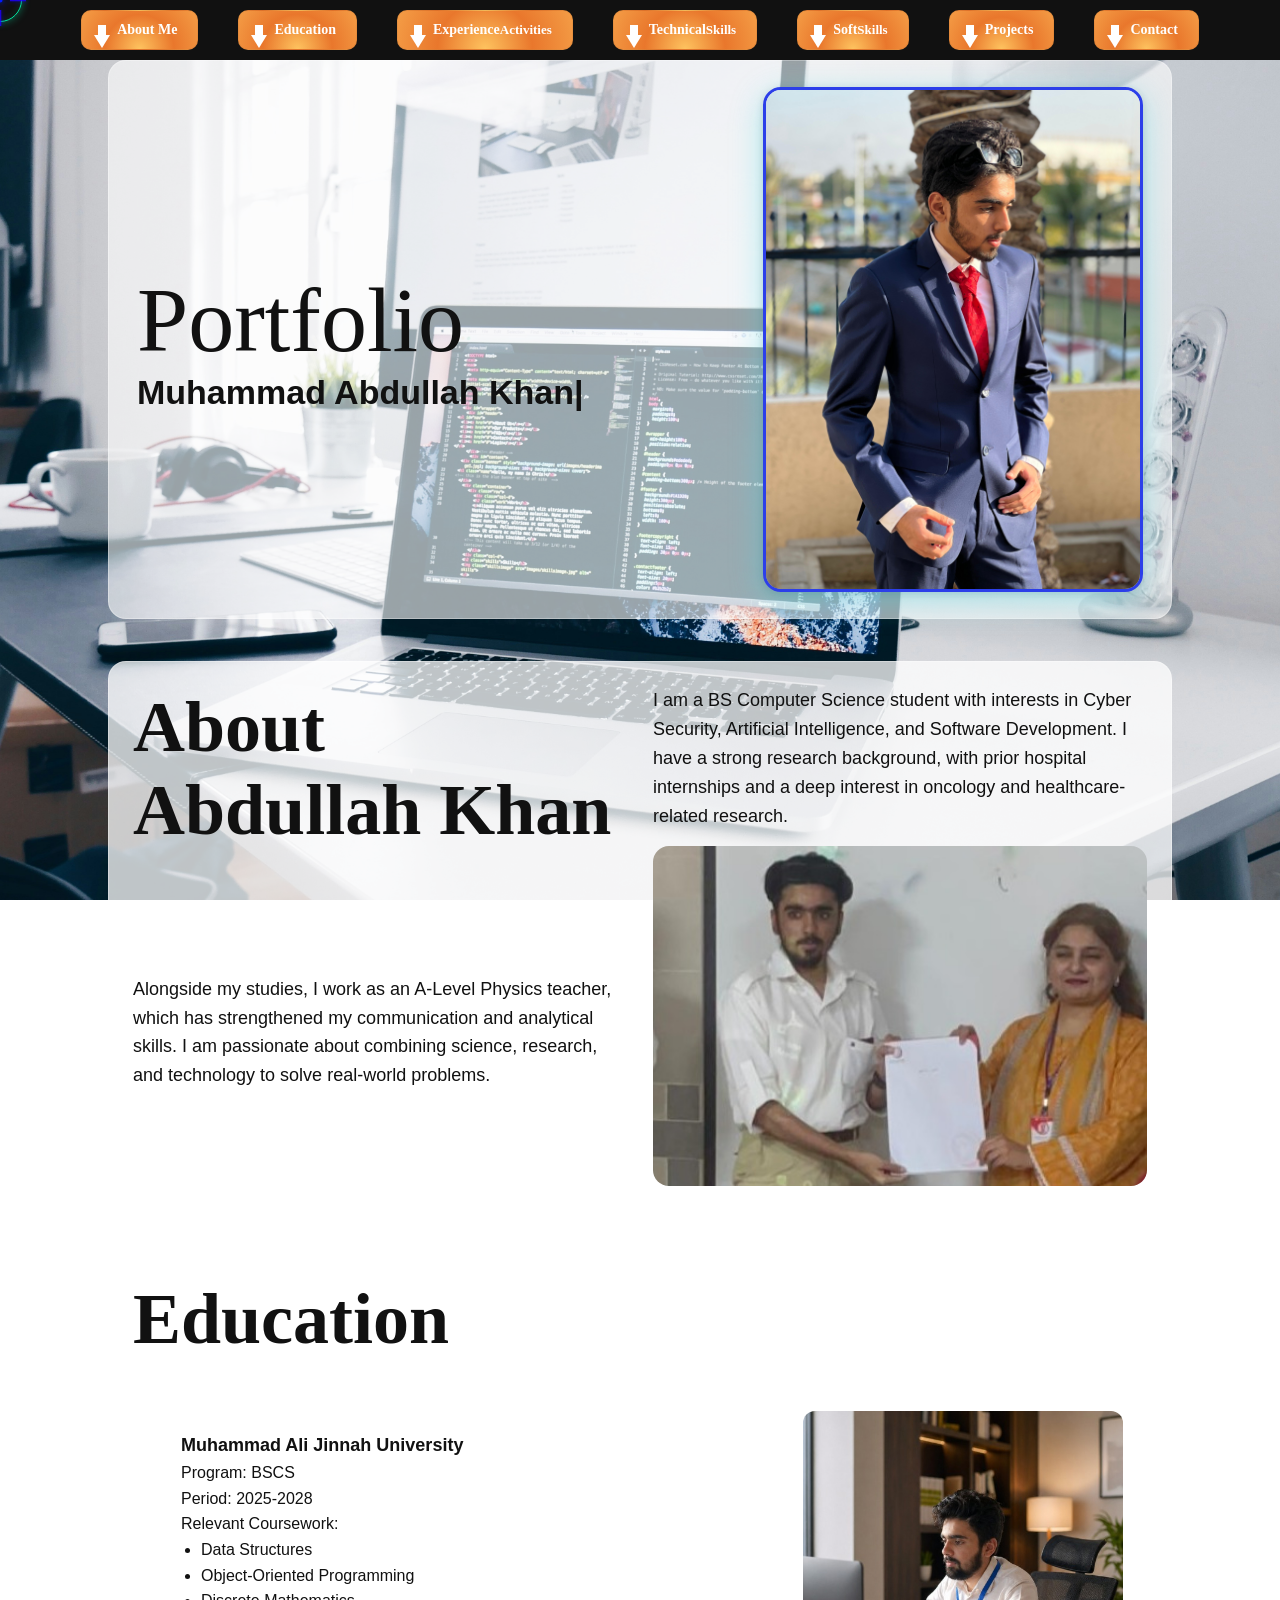
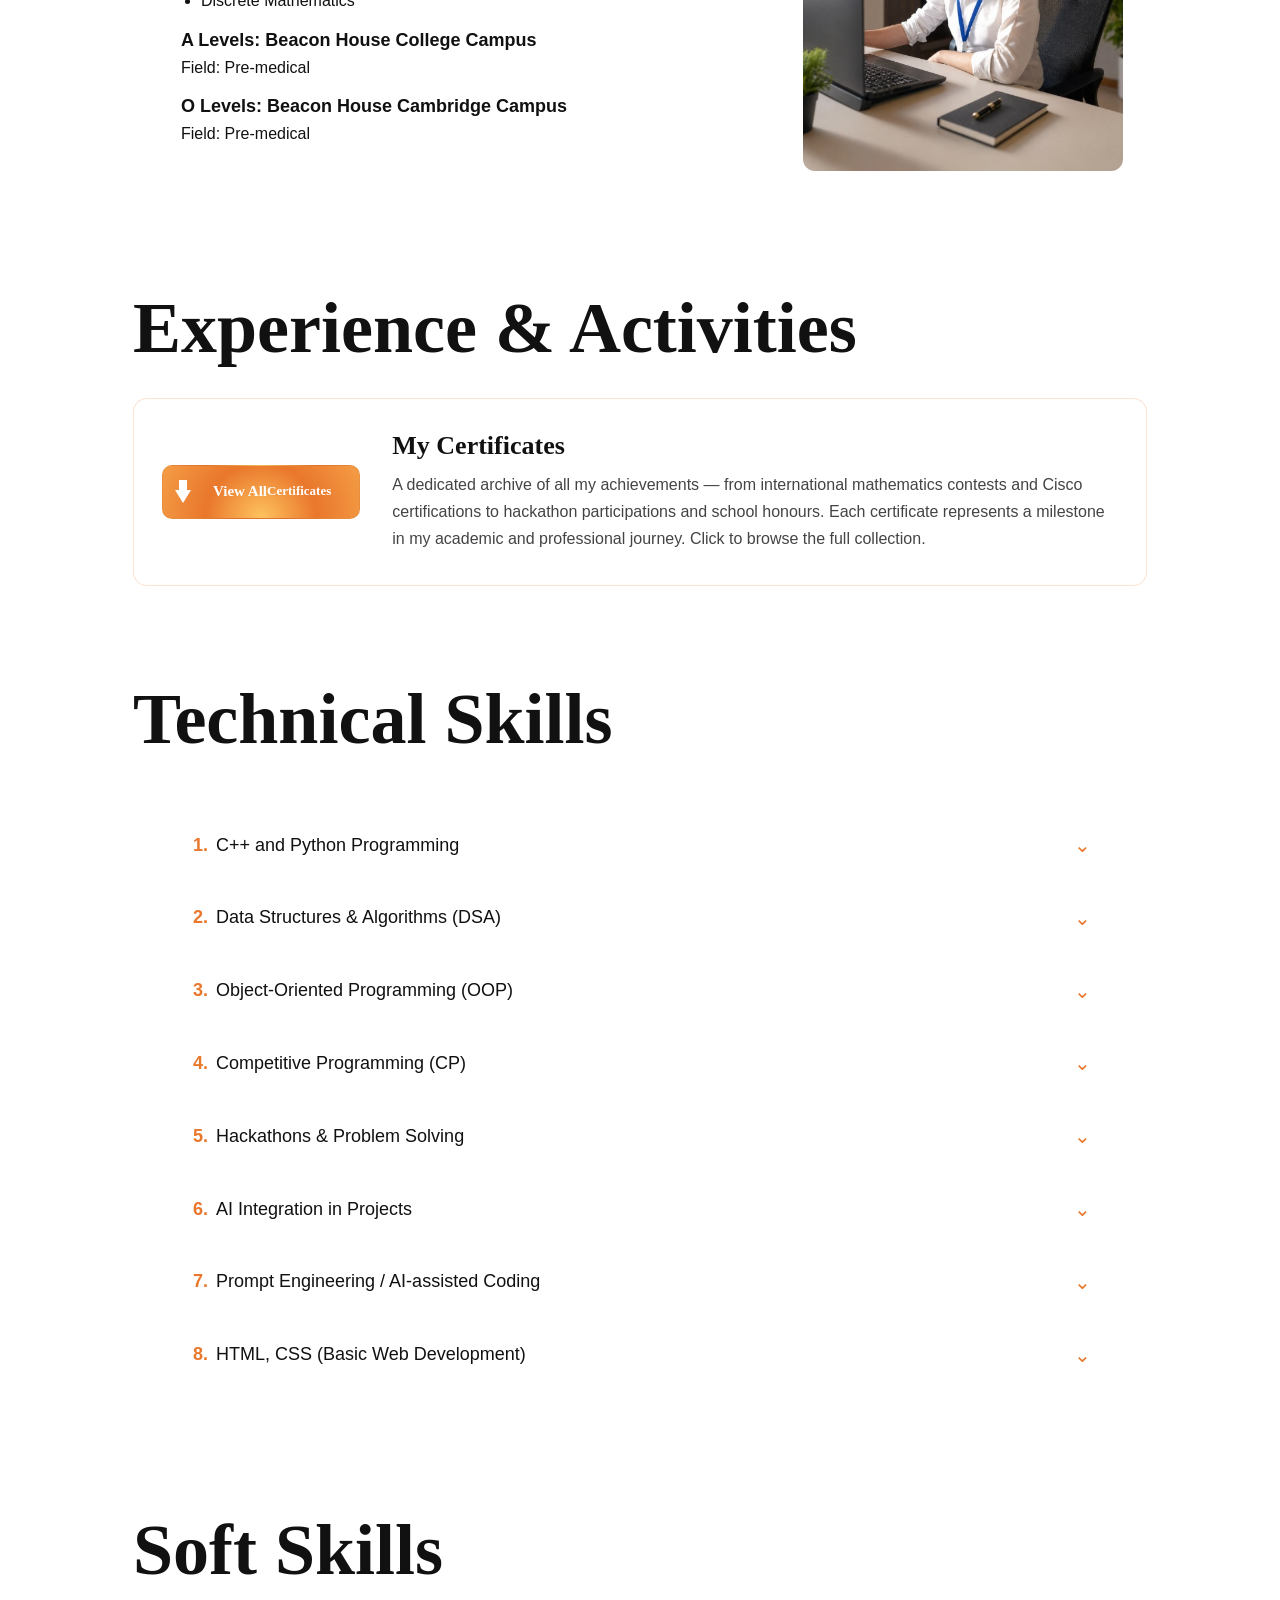
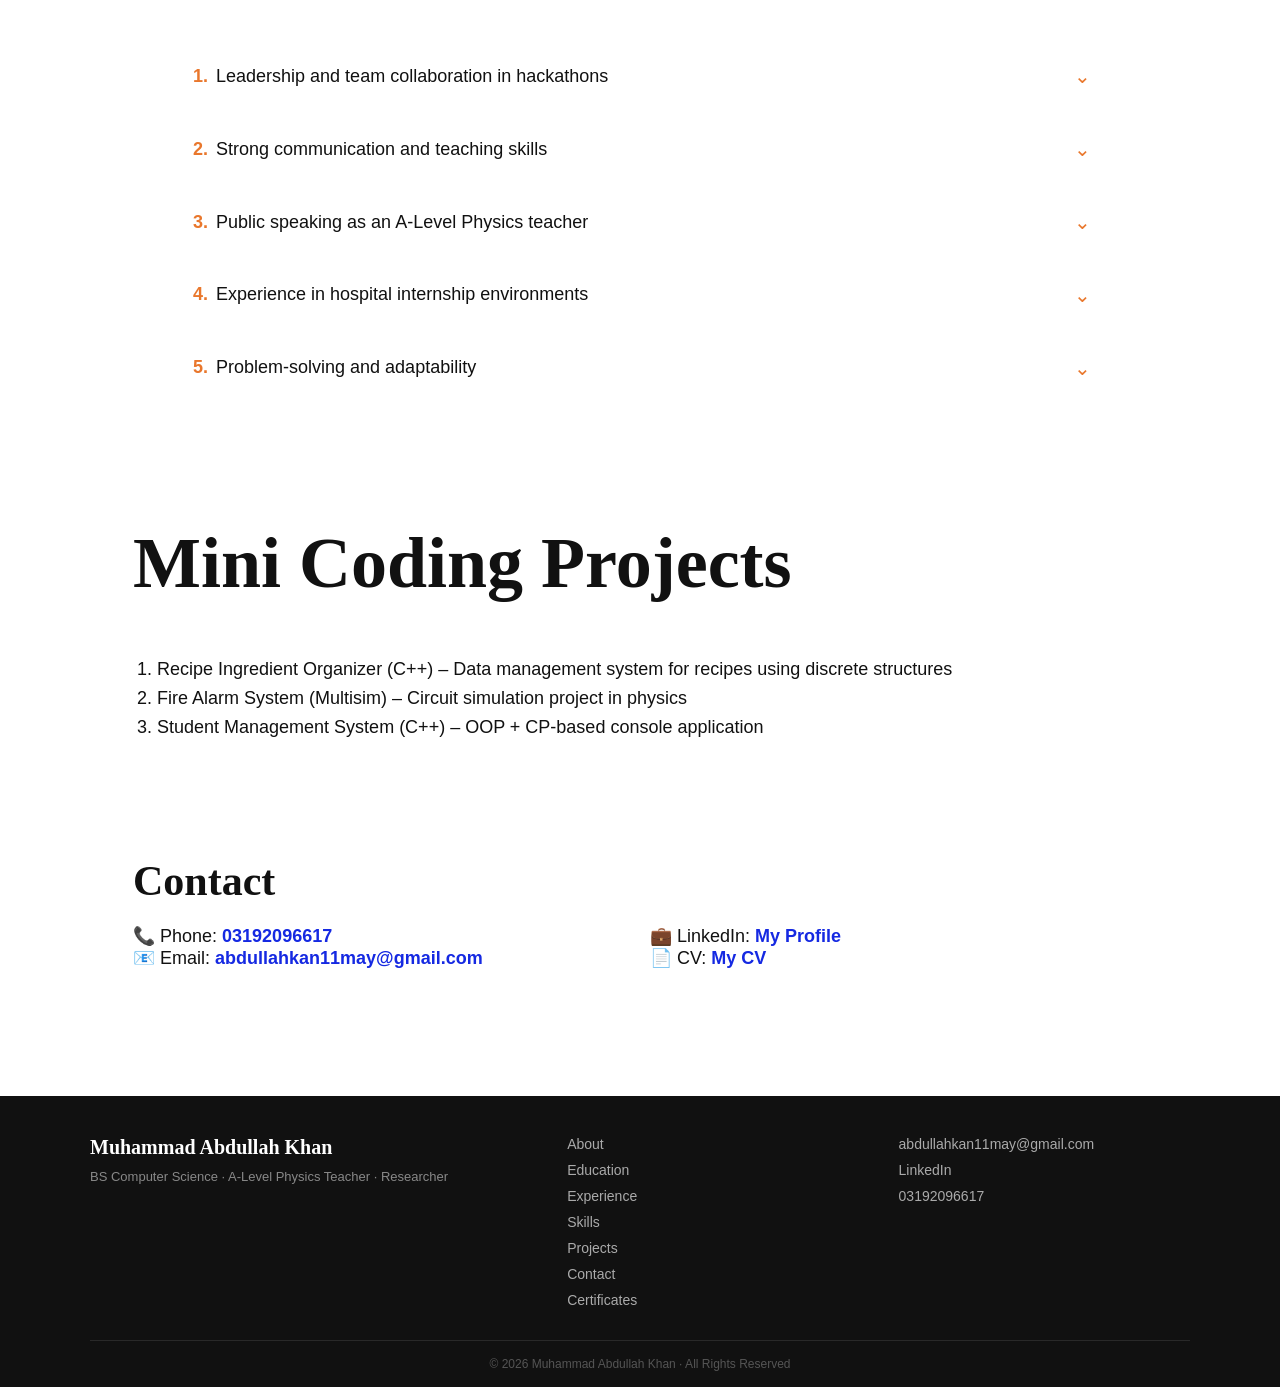
==== commit 70b2edd6: "Add files via upload" ====
--- a/index.html
+++ b/index.html
@@ -9,7 +9,7 @@
 </head>
 
 <body>
-  <div class="cursor" id="cursor">
+<div class="cursor" id="cursor">
   <div class="cursor-ring"></div>
   <div class="cursor-dot"></div>
   <div class="cursor-line cursor-line-top"></div>
@@ -17,6 +17,7 @@
   <div class="cursor-line cursor-line-left"></div>
   <div class="cursor-line cursor-line-right"></div>
 </div>
+
  <div class="navbar">
   <a href="#about" class="nav-btn"><div class="btn-icon"><span></span></div>About Me</a>
   <a href="#education" class="nav-btn"><div class="btn-icon"><span></span></div>Education</a>
@@ -26,343 +27,255 @@
   <a href="#projects" class="nav-btn"><div class="btn-icon"><span></span></div>Projects</a>
   <a href="#contact" class="nav-btn"><div class="btn-icon"><span></span></div>Contact</a>
 </div>
-  </div>
+
 <div class="progress-bar" id="progressBar"></div>
+
   <!-- MAIN WRAPPER -->
   <main class="page-wrap">
 
     <!-- HERO -->
     <section class="hero section" id="hero">
       <div class="hero-left">
-  <h1>Portfolio</h1>
-  <h2 id="typing-text"></h2>
-</div>
-
+        <h1>Portfolio</h1>
+        <h2 id="typing-text"></h2>
+      </div>
       <div class="hero-right">
         <img src="WhatsApp Image 2024-04-25 at 1.08.18 AM (1).jpeg" alt="Muhammad Abdullah Khan" />
       </div>
     </section>
 
     <!-- ABOUT -->
-    <!-- ABOUT -->
-<section class="about section" id="about">
-  <div class="about-grid">
-
-    <div class="about-title">
-      <h2>About<br>Abdullah Khan</h2>
-    </div>
-
-    <div class="about-right">
-      <p class="about-p1">
-        I am a BS Computer Science student with interests in Cyber Security,
-        Artificial Intelligence, and Software Development. I have a strong
-        research background, with prior hospital internships and a deep
-        interest in oncology and healthcare-related research.
-      </p>
-      <div class="about-image">
-        <img src="eddited 2.JPG" alt="Abdullah Khan experience" />
-      </div>
-    </div>
-
-    <div class="about-p2">
-      <p>
-        Alongside my studies, I work as an A-Level Physics teacher, which
-        has strengthened my communication and analytical skills. I am passionate
-        about combining science, research, and technology to solve real-world problems.
-      </p>
-    </div>
-
-  </div>
-</section>
-
-<!-- EDUCATION -->
-<section class="education section" id="education">
-  <h2 class="section-heading">Education</h2>
-  <div class="content-box education-box">
-    <div class="education-text">
-      <h3>Muhammad Ali Jinnah University</h3>
-      <p>Program: BSCS</p>
-      <p>Period: 2025-2028</p>
-      <p>Relevant Coursework:</p>
-      <ul>
-        <li>Data Structures</li>
-        <li>Object-Oriented Programming</li>
-        <li>Discrete Mathematics</li>
-      </ul>
-
-      <h3>A Levels: Beacon House College Campus</h3>
-      <p>Field: Pre-medical</p>
-
-      <h3>O Levels: Beacon House Cambridge Campus</h3>
-      <p>Field: Pre-medical</p>
-    </div>
-
-    <div class="education-photo">
-      <img src="WhatsApp Image 2026-04-26 at 2.37.34 PM.jpeg" alt="Abdullah Khan" />
-    </div>
-  </div>
-</section>
-
-<!-- EXPERIENCE -->
-<section class="experience section" id="experience">
-  <h2 class="section-heading">Experience & Activities</h2>
-<!-- TIMELINE -->
-<div class="timeline">
-  <div class="timeline-item">
-    <div class="timeline-dot"></div>
-    <div class="timeline-content">
-      <span class="timeline-year">2012</span>
-      <span class="timeline-label">Montessori</span>
-    </div>
-  </div>
-  <div class="timeline-line"></div>
-  <div class="timeline-item">
-    <div class="timeline-dot"></div>
-    <div class="timeline-content">
-      <span class="timeline-year">2016</span>
-      <span class="timeline-label">Mind Explorer</span>
-    </div>
-  </div>
-  <div class="timeline-line"></div>
-  <div class="timeline-item">
-    <div class="timeline-dot"></div>
-    <div class="timeline-content">
-      <span class="timeline-year">2018</span>
-      <span class="timeline-label">Kangaroo Math</span>
-    </div>
-  </div>
-  <div class="timeline-line"></div>
-  <div class="timeline-item">
-    <div class="timeline-dot"></div>
-    <div class="timeline-content">
-      <span class="timeline-year">2023</span>
-      <span class="timeline-label">Patel Hospital</span>
-    </div>
-  </div>
-  <div class="timeline-line"></div>
-  <div class="timeline-item">
-    <div class="timeline-dot"></div>
-    <div class="timeline-content">
-      <span class="timeline-year">2024</span>
-      <span class="timeline-label">Physics Teacher</span>
-    </div>
-  </div>
-  <div class="timeline-line"></div>
-  <div class="timeline-item">
-    <div class="timeline-dot"></div>
-    <div class="timeline-content">
-      <span class="timeline-year">2026</span>
-      <span class="timeline-label">Hackfest IBA</span>
-    </div>
-  </div>
-</div>
-
- <div class="slide-counter" id="slideCounter">1 / 19</div>
-
-  <div class="slideshow-wrapper">
-    <button class="slide-arrow left-arrow" onclick="prevSlide()">&#8249;</button>
-    <div class="slideshow-track" id="slideshowTrack">
-      <div class="slide"><img src="Abdullah_Khan_page-0001.jpg" alt="Hackathon Certificate" /></div>
-      <div class="slide"><img src="C - _Essentials_2_certificate_abdullahkhan11may-gmail-com_e2fafa6d-1f89-4544-99e8-5f84a4fa9076_page-0001.jpg" alt="C++ Certificate" /></div>
-      <div class="slide"><img src="20.png" alt="OOP Certificate" /></div>
-      <div class="slide"><img src="CamScanner 30-04-2026 20.15_1.jpg" alt="International Kangaroo Mathematics Contest 2018" /></div>
-      <div class="slide"><img src="CamScanner 30-04-2026 20.15_2.jpg" alt="Beaconhouse Best Class Display Certificate" /></div>
-      <div class="slide"><img src="CamScanner 30-04-2026 20.15_3.jpg" alt="Beaconhouse Responsibility Certificate" /></div>
-      <div class="slide"><img src="CamScanner 30-04-2026 20.15_4.jpg" alt="Junior Cadre Montessori Appreciation Certificate" /></div>
-      <div class="slide"><img src="CamScanner 30-04-2026 20.15_5.jpg" alt="Junior Cadre Montessori Science Project Certificate" /></div>
-      <div class="slide"><img src="CamScanner 30-04-2026 20.15_6.jpg" alt="The Mind Explorer - Crazy Science" /></div>
-      <div class="slide"><img src="CamScanner 30-04-2026 20.15_7.jpg" alt="The Mind Explorer - Math Buster" /></div>
-      <div class="slide"><img src="CamScanner 30-04-2026 20.15_8.jpg" alt="The Mind Explorer - Do It Yourself" /></div>
-      <div class="slide"><img src="CamScanner 30-04-2026 20.15_9.jpg" alt="Beaconhouse Inter-house Science Quiz" /></div>
-      <div class="slide"><img src="CamScanner 30-04-2026 20.15_10.jpg" alt="BCP Certificate of Honour - Teachers Assistant Physics" /></div>
-      <div class="slide"><img src="CamScanner 30-04-2026 20.15_11.jpg" alt="HRCA Certificate of Achievement" /></div>
-      <div class="slide"><img src="CamScanner 30-04-2026 20.15_12.jpg" alt="HRCA Quiz Certificate" /></div>
-      <div class="slide"><img src="CamScanner 30-04-2026 20.15_13.jpg" alt="International Kangaroo Mathematics Contest 2015" /></div>
-      <div class="slide"><img src="CamScanner 30-04-2026 20.15_14.jpg" alt="Green Living Association 3Rs Campus Quiz 2014" /></div>
-      <div class="slide"><img src="CamScanner 30-04-2026 20.15_15.jpg" alt="Patel Hospital Letter of Appreciation" /></div>
-      <div class="slide"><img src="WhatsApp Image 2024-07-07 at 5.28.48 PM.jpeg" alt="Teaching Physics" /></div>
-   </div>
-    <button class="slide-arrow right-arrow" onclick="nextSlide()">&#8250;</button>
-  </div>
-
-  <div class="slideshow-dots" id="slideshowDots">
-    <span class="dot active" onclick="goToSlide(0)"></span>
-    <span class="dot" onclick="goToSlide(1)"></span>
-    <span class="dot" onclick="goToSlide(2)"></span>
-    <span class="dot" onclick="goToSlide(3)"></span>
-    <span class="dot" onclick="goToSlide(4)"></span>
-    <span class="dot" onclick="goToSlide(5)"></span>
-    <span class="dot" onclick="goToSlide(6)"></span>
-    <span class="dot" onclick="goToSlide(7)"></span>
-    <span class="dot" onclick="goToSlide(8)"></span>
-    <span class="dot" onclick="goToSlide(9)"></span>
-    <span class="dot" onclick="goToSlide(10)"></span>
-    <span class="dot" onclick="goToSlide(11)"></span>
-    <span class="dot" onclick="goToSlide(12)"></span>
-    <span class="dot" onclick="goToSlide(13)"></span>
-    <span class="dot" onclick="goToSlide(14)"></span>
-    <span class="dot" onclick="goToSlide(15)"></span>
-    <span class="dot" onclick="goToSlide(16)"></span>
-    <span class="dot" onclick="goToSlide(17)"></span>
-    <span class="dot" onclick="goToSlide(18)"></span>
-  </div>
-
-</section>
+    <section class="about section" id="about">
+      <div class="about-grid">
+        <div class="about-title">
+          <h2>About<br>Abdullah Khan</h2>
+        </div>
+        <div class="about-right">
+          <p class="about-p1">
+            I am a BS Computer Science student with interests in Cyber Security,
+            Artificial Intelligence, and Software Development. I have a strong
+            research background, with prior hospital internships and a deep
+            interest in oncology and healthcare-related research.
+          </p>
+          <div class="about-image">
+            <img src="eddited 2.JPG" alt="Abdullah Khan experience" />
+          </div>
+        </div>
+        <div class="about-p2">
+          <p>
+            Alongside my studies, I work as an A-Level Physics teacher, which
+            has strengthened my communication and analytical skills. I am passionate
+            about combining science, research, and technology to solve real-world problems.
+          </p>
+        </div>
+      </div>
+    </section>
+
+    <!-- EDUCATION -->
+    <section class="education section" id="education">
+      <h2 class="section-heading">Education</h2>
+      <div class="content-box education-box">
+        <div class="education-text">
+          <h3>Muhammad Ali Jinnah University</h3>
+          <p>Program: BSCS</p>
+          <p>Period: 2025-2028</p>
+          <p>Relevant Coursework:</p>
+          <ul>
+            <li>Data Structures</li>
+            <li>Object-Oriented Programming</li>
+            <li>Discrete Mathematics</li>
+          </ul>
+
+          <h3>A Levels: Beacon House College Campus</h3>
+          <p>Field: Pre-medical</p>
+
+          <h3>O Levels: Beacon House Cambridge Campus</h3>
+          <p>Field: Pre-medical</p>
+        </div>
+        <div class="education-photo">
+          <img src="WhatsApp Image 2026-04-26 at 2.37.34 PM.jpeg" alt="Abdullah Khan" />
+        </div>
+      </div>
+    </section>
+
+    <!-- EXPERIENCE -->
+    <section class="experience section" id="experience">
+      <h2 class="section-heading">Experience & Activities</h2>
+
+      
+
+      <!-- CERTIFICATES CTA -->
+      <div class="cert-cta">
+        <a href="certificates.html" class="nav-btn cert-cta-btn">
+          <div class="btn-icon"><span></span></div>
+          View All<br><span>Certificates</span>
+        </a>
+        <div class="cert-cta-text">
+          <h3>My Certificates</h3>
+          <p>
+            A dedicated archive of all my achievements — from international mathematics
+            contests and Cisco certifications to hackathon participations and school honours.
+            Each certificate represents a milestone in my academic and professional journey.
+            Click to browse the full collection.
+          </p>
+        </div>
+      </div>
+
+    </section>
 
     <!-- TECHNICAL SKILLS -->
     <section class="skills section" id="technical-skills">
       <h2 class="section-heading">Technical Skills</h2>
-
       <div class="content-box">
-  <ul class="skills-list tech-accordion-list">
-
-    <li class="skill-accordion">
-      <div class="skill-header" onclick="toggleSkill(this)">
-        <span class="skill-num">1.</span> C++ and Python Programming
-        <span class="skill-chevron">&#8964;</span>
-      </div>
-      <div class="skill-body">
-        <p>Proficient in both C++ and Python, with hands-on experience building console applications, and algorithm-based solutions. Comfortable working across both languages depending on the problem at hand — leveraging C++ for performance-critical logic and Python for rapid prototyping and AI-related tasks.</p>
-      </div>
-    </li>
-
-    <li class="skill-accordion">
-      <div class="skill-header" onclick="toggleSkill(this)">
-        <span class="skill-num">2.</span> Data Structures & Algorithms (DSA)
-        <span class="skill-chevron">&#8964;</span>
-      </div>
-      <div class="skill-body">
-        <p>Strong foundational understanding of core data structures — arrays, linked lists, stacks, queues, trees, and hash maps — and their practical applications in solving computational problems efficiently. Continuously sharpening algorithmic thinking through structured practice and real project implementation.</p>
-      </div>
-    </li>
-
-    <li class="skill-accordion">
-      <div class="skill-header" onclick="toggleSkill(this)">
-        <span class="skill-num">3.</span> Object-Oriented Programming (OOP)
-        <span class="skill-chevron">&#8964;</span>
-      </div>
-      <div class="skill-body">
-        <p>Experienced in designing systems using OOP principles — encapsulation, inheritance, polymorphism, and abstraction. Applied these concepts directly in projects like the Student Management System, building clean, modular, and maintainable codebases.</p>
-      </div>
-    </li>
-
-    <li class="skill-accordion">
-      <div class="skill-header" onclick="toggleSkill(this)">
-        <span class="skill-num">4.</span> Competitive Programming (CP)
-        <span class="skill-chevron">&#8964;</span>
-      </div>
-      <div class="skill-body">
-        <p>Actively engaged in competitive programming to sharpen logical reasoning, time complexity awareness, and problem decomposition under pressure. Participation in contests has built the habit of writing efficient, well-structured solutions quickly.</p>
-      </div>
-    </li>
-
-    <li class="skill-accordion">
-      <div class="skill-header" onclick="toggleSkill(this)">
-        <span class="skill-num">5.</span> Hackathons & Problem Solving
-        <span class="skill-chevron">&#8964;</span>
-      </div>
-      <div class="skill-body">
-        <p>Participated in hackathons including Hackfest IBA, bringing together technical skill, teamwork, and rapid prototyping under tight deadlines. These environments demand clear thinking, creative solutions, and the ability to deliver a working product from scratch in hours.</p>
-      </div>
-    </li>
-
-    <li class="skill-accordion">
-      <div class="skill-header" onclick="toggleSkill(this)">
-        <span class="skill-num">6.</span> AI Integration in Projects
-        <span class="skill-chevron">&#8964;</span>
-      </div>
-      <div class="skill-body">
-        <p>Exploring the integration of AI tools and APIs into practical applications — understanding how to embed intelligent features into software, automate workflows, and enhance user experiences using modern AI capabilities.</p>
-      </div>
-    </li>
-
-    <li class="skill-accordion">
-      <div class="skill-header" onclick="toggleSkill(this)">
-        <span class="skill-num">7.</span> Prompt Engineering / AI-assisted Coding
-        <span class="skill-chevron">&#8964;</span>
-      </div>
-      <div class="skill-body">
-        <p>Skilled in crafting precise, effective prompts to get the most out of AI tools for coding, debugging, and content generation. Uses AI as a force multiplier — accelerating development without losing ownership of the logic and architecture.</p>
-      </div>
-    </li>
-
-    <li class="skill-accordion">
-      <div class="skill-header" onclick="toggleSkill(this)">
-        <span class="skill-num">8.</span> HTML, CSS (Basic Web Development)
-        <span class="skill-chevron">&#8964;</span>
-      </div>
-      <div class="skill-body">
-        <p>Capable of building structured, styled web pages from scratch. This very portfolio is a hands-on demonstration of those skills — custom layouts, animations, responsive design, and interactive components built without any framework.</p>
-      </div>
-    </li>
-
-  </ul>
-</div>
+        <ul class="skills-list tech-accordion-list">
+
+          <li class="skill-accordion">
+            <div class="skill-header" onclick="toggleSkill(this)">
+              <span class="skill-num">1.</span> C++ and Python Programming
+              <span class="skill-chevron">&#8964;</span>
+            </div>
+            <div class="skill-body">
+              <p>Proficient in both C++ and Python, with hands-on experience building console applications, and algorithm-based solutions. Comfortable working across both languages depending on the problem at hand — leveraging C++ for performance-critical logic and Python for rapid prototyping and AI-related tasks.</p>
+            </div>
+          </li>
+
+          <li class="skill-accordion">
+            <div class="skill-header" onclick="toggleSkill(this)">
+              <span class="skill-num">2.</span> Data Structures & Algorithms (DSA)
+              <span class="skill-chevron">&#8964;</span>
+            </div>
+            <div class="skill-body">
+              <p>Strong foundational understanding of core data structures — arrays, linked lists, stacks, queues, trees, and hash maps — and their practical applications in solving computational problems efficiently. Continuously sharpening algorithmic thinking through structured practice and real project implementation.</p>
+            </div>
+          </li>
+
+          <li class="skill-accordion">
+            <div class="skill-header" onclick="toggleSkill(this)">
+              <span class="skill-num">3.</span> Object-Oriented Programming (OOP)
+              <span class="skill-chevron">&#8964;</span>
+            </div>
+            <div class="skill-body">
+              <p>Experienced in designing systems using OOP principles — encapsulation, inheritance, polymorphism, and abstraction. Applied these concepts directly in projects like the Student Management System, building clean, modular, and maintainable codebases.</p>
+            </div>
+          </li>
+
+          <li class="skill-accordion">
+            <div class="skill-header" onclick="toggleSkill(this)">
+              <span class="skill-num">4.</span> Competitive Programming (CP)
+              <span class="skill-chevron">&#8964;</span>
+            </div>
+            <div class="skill-body">
+              <p>Actively engaged in competitive programming to sharpen logical reasoning, time complexity awareness, and problem decomposition under pressure. Participation in contests has built the habit of writing efficient, well-structured solutions quickly.</p>
+            </div>
+          </li>
+
+          <li class="skill-accordion">
+            <div class="skill-header" onclick="toggleSkill(this)">
+              <span class="skill-num">5.</span> Hackathons & Problem Solving
+              <span class="skill-chevron">&#8964;</span>
+            </div>
+            <div class="skill-body">
+              <p>Participated in hackathons including Hackfest IBA, bringing together technical skill, teamwork, and rapid prototyping under tight deadlines. These environments demand clear thinking, creative solutions, and the ability to deliver a working product from scratch in hours.</p>
+            </div>
+          </li>
+
+          <li class="skill-accordion">
+            <div class="skill-header" onclick="toggleSkill(this)">
+              <span class="skill-num">6.</span> AI Integration in Projects
+              <span class="skill-chevron">&#8964;</span>
+            </div>
+            <div class="skill-body">
+              <p>Exploring the integration of AI tools and APIs into practical applications — understanding how to embed intelligent features into software, automate workflows, and enhance user experiences using modern AI capabilities.</p>
+            </div>
+          </li>
+
+          <li class="skill-accordion">
+            <div class="skill-header" onclick="toggleSkill(this)">
+              <span class="skill-num">7.</span> Prompt Engineering / AI-assisted Coding
+              <span class="skill-chevron">&#8964;</span>
+            </div>
+            <div class="skill-body">
+              <p>Skilled in crafting precise, effective prompts to get the most out of AI tools for coding, debugging, and content generation. Uses AI as a force multiplier — accelerating development without losing ownership of the logic and architecture.</p>
+            </div>
+          </li>
+
+          <li class="skill-accordion">
+            <div class="skill-header" onclick="toggleSkill(this)">
+              <span class="skill-num">8.</span> HTML, CSS (Basic Web Development)
+              <span class="skill-chevron">&#8964;</span>
+            </div>
+            <div class="skill-body">
+              <p>Capable of building structured, styled web pages from scratch. This very portfolio is a hands-on demonstration of those skills — custom layouts, animations, responsive design, and interactive components built without any framework.</p>
+            </div>
+          </li>
+
+        </ul>
+      </div>
     </section>
 
     <!-- SOFT SKILLS -->
     <section class="soft-skills section" id="soft-skills">
       <h2 class="section-heading">Soft Skills</h2>
-
       <div class="content-box">
-  <ul class="skills-list">
-    <li class="skill-accordion">
-      <div class="skill-header" onclick="toggleSkill(this)">
-        <span class="skill-num">1.</span> Leadership and team collaboration in hackathons
-        <span class="skill-chevron">&#8964;</span>
-      </div>
-      <div class="skill-body">
-        <p>A well-respected leader with hands-on experience managing group and class projects — from community service trips to large-scale batch initiatives involving 60+ students. Known for maintaining fairness and justice across all members, resolving communication barriers through custom-designed modules and interactive sessions, and providing counselling and emotional support when needed. Connects diverse individuals to a shared goal through transparency, loyalty, and consistent recognition of team contributions. Takes ownership of setbacks as personal opportunities to grow, guided by a strong moral compass and high emotional patience.</p>
-      </div>
-    </li>
-
-    <li class="skill-accordion">
-      <div class="skill-header" onclick="toggleSkill(this)">
-        <span class="skill-num">2.</span> Strong communication and teaching skills
-        <span class="skill-chevron">&#8964;</span>
-      </div>
-      <div class="skill-body">
-        <p>An educator who goes beyond the curriculum — designing teaching frameworks that evolve with the changing mindset of today's youth and the demands of the modern industry. Encourages out-of-the-box thinking through hands-on activities, mathematical reasoning, and cross-disciplinary analogies. Actively brings students to the board to teach, grade peers, and build accountability — nurturing confidence rather than suppressing it. Every lesson is a deliberate effort to develop effective communicators and independent thinkers.</p>
-      </div>
-    </li>
-
-    <li class="skill-accordion">
-      <div class="skill-header" onclick="toggleSkill(this)">
-        <span class="skill-num">3.</span> Public speaking as an A-Level Physics teacher
-        <span class="skill-chevron">&#8964;</span>
-      </div>
-      <div class="skill-body">
-        <p>Developed strong, confident public speaking through years of classroom instruction, parent communication, client-facing research interactions, and hosting workshops. Capable of improvising at any moment — changing scripts last-minute, adapting tone to the audience, and commanding large rooms with natural body language and stage presence. Whether addressing a lecture hall or a boardroom, ready to present on any topic with clarity, poise, and genuine engagement.</p>
-      </div>
-    </li>
-
-    <li class="skill-accordion">
-      <div class="skill-header" onclick="toggleSkill(this)">
-        <span class="skill-num">4.</span> Experience in hospital internship environments
-        <span class="skill-chevron">&#8964;</span>
-      </div>
-      <div class="skill-body">
-        <p>Medical and community service internships instilled a heightened situational awareness and the ability to act immediately and responsibly under pressure. Learned to regulate emotions in high-stakes environments, make decisive calls under uncertainty, and switch seamlessly between professional composure and compassionate communication. These experiences provided an irreplaceable foundation for understanding people, reading environments, and knowing when to lead firmly and when to listen.</p>
-      </div>
-    </li>
-
-    <li class="skill-accordion">
-      <div class="skill-header" onclick="toggleSkill(this)">
-        <span class="skill-num">5.</span> Problem-solving and adaptability
-        <span class="skill-chevron">&#8964;</span>
-      </div>
-      <div class="skill-body">
-        <p>Approaches every challenge — academic, technical, or personal — with focused concentration and structured thinking. Skilled at making high-impact decisions quickly while preserving ethical integrity and considering the broadest range of people affected. Adapts rapidly to unfamiliar environments and unfamiliar people, with a genuine respect for self-awareness and personal growth as tools for navigating the most demanding situations.</p>
-      </div>
-    </li>
-  </ul>
-</div>
+        <ul class="skills-list">
+
+          <li class="skill-accordion">
+            <div class="skill-header" onclick="toggleSkill(this)">
+              <span class="skill-num">1.</span> Leadership and team collaboration in hackathons
+              <span class="skill-chevron">&#8964;</span>
+            </div>
+            <div class="skill-body">
+              <p>A well-respected leader with hands-on experience managing group and class projects — from community service trips to large-scale batch initiatives involving 60+ students. Known for maintaining fairness and justice across all members, resolving communication barriers through custom-designed modules and interactive sessions, and providing counselling and emotional support when needed.</p>
+            </div>
+          </li>
+
+          <li class="skill-accordion">
+            <div class="skill-header" onclick="toggleSkill(this)">
+              <span class="skill-num">2.</span> Strong communication and teaching skills
+              <span class="skill-chevron">&#8964;</span>
+            </div>
+            <div class="skill-body">
+              <p>An educator who goes beyond the curriculum — designing teaching frameworks that evolve with the changing mindset of today's youth and the demands of the modern industry. Encourages out-of-the-box thinking through hands-on activities, mathematical reasoning, and cross-disciplinary analogies.</p>
+            </div>
+          </li>
+
+          <li class="skill-accordion">
+            <div class="skill-header" onclick="toggleSkill(this)">
+              <span class="skill-num">3.</span> Public speaking as an A-Level Physics teacher
+              <span class="skill-chevron">&#8964;</span>
+            </div>
+            <div class="skill-body">
+              <p>Developed strong, confident public speaking through years of classroom instruction, parent communication, client-facing research interactions, and hosting workshops. Capable of improvising at any moment — changing scripts last-minute, adapting tone to the audience, and commanding large rooms with natural body language and stage presence.</p>
+            </div>
+          </li>
+
+          <li class="skill-accordion">
+            <div class="skill-header" onclick="toggleSkill(this)">
+              <span class="skill-num">4.</span> Experience in hospital internship environments
+              <span class="skill-chevron">&#8964;</span>
+            </div>
+            <div class="skill-body">
+              <p>Medical and community service internships instilled a heightened situational awareness and the ability to act immediately and responsibly under pressure. Learned to regulate emotions in high-stakes environments, make decisive calls under uncertainty, and switch seamlessly between professional composure and compassionate communication.</p>
+            </div>
+          </li>
+
+          <li class="skill-accordion">
+            <div class="skill-header" onclick="toggleSkill(this)">
+              <span class="skill-num">5.</span> Problem-solving and adaptability
+              <span class="skill-chevron">&#8964;</span>
+            </div>
+            <div class="skill-body">
+              <p>Approaches every challenge — academic, technical, or personal — with focused concentration and structured thinking. Skilled at making high-impact decisions quickly while preserving ethical integrity and considering the broadest range of people affected.</p>
+            </div>
+          </li>
+
+        </ul>
+      </div>
     </section>
 
     <!-- PROJECTS -->
     <section class="projects section" id="projects">
       <h2 class="section-heading">Mini Coding Projects</h2>
-
       <div class="content-box">
         <ol>
           <li>Recipe Ingredient Organizer (C++) – Data management system for recipes using discrete structures</li>
@@ -375,23 +288,19 @@
     <!-- CONTACT -->
     <section class="contact section" id="contact">
       <h2 class="contact-heading">Contact</h2>
-
       <div class="contact-grid">
         <div>
           <p>📞 Phone: <a href="tel:03192096617">03192096617</a></p>
           <p>📧 Email: <a href="mailto:abdullahkan11may@gmail.com">abdullahkan11may@gmail.com</a></p>
         </div>
-
         <div>
           <p>
             💼 LinkedIn:
-            <a href="https://www.linkedin.com/in/abdullah-khan-34b156402" target="_blank">
-              My Profile
-            </a>
+            <a href="https://www.linkedin.com/in/abdullah-khan-34b156402" target="_blank">My Profile</a>
           </p>
           <p>
             📄 CV:
-            <a href="cv.html" target="_blank">My CV</a>
+            <a href="cv.html">My CV</a>
           </p>
         </div>
       </div>
@@ -401,12 +310,10 @@
 
   <footer class="footer">
     <div class="footer-inner">
-
       <div class="footer-name">
         <h3>Muhammad Abdullah Khan</h3>
         <p>BS Computer Science · A-Level Physics Teacher · Researcher</p>
       </div>
-
       <div class="footer-links">
         <a href="#about">About</a>
         <a href="#education">Education</a>
@@ -414,24 +321,24 @@
         <a href="#technical-skills">Skills</a>
         <a href="#projects">Projects</a>
         <a href="#contact">Contact</a>
-      </div>
-
+        <a href="certificates.html" target="_blank">Certificates</a>
+      </div>
       <div class="footer-contact">
         <a href="mailto:abdullahkan11may@gmail.com">abdullahkan11may@gmail.com</a>
         <a href="https://www.linkedin.com/in/abdullah-khan-34b156402" target="_blank">LinkedIn</a>
         <a href="tel:03192096617">03192096617</a>
       </div>
-
     </div>
     <div class="footer-bottom">
       <p>© 2026 Muhammad Abdullah Khan · All Rights Reserved</p>
     </div>
   </footer>
+
   <script>
+  // TYPING EFFECT
   const text = "Muhammad Abdullah Khan";
   const target = document.getElementById("typing-text");
   let index = 0;
-
   function type() {
     if (index < text.length) {
       target.textContent += text.charAt(index);
@@ -439,106 +346,58 @@
       setTimeout(type, 100);
     }
   }
-
-  window.addEventListener("load", () => {
-    setTimeout(type, 500);
+  window.addEventListener("load", () => { setTimeout(type, 500); });
+
+  // PROGRESS BAR
+  window.addEventListener('scroll', () => {
+    const scrollTop = window.scrollY;
+    const docHeight = document.documentElement.scrollHeight - window.innerHeight;
+    const progress = (scrollTop / docHeight) * 100;
+    document.getElementById('progressBar').style.width = progress + '%';
   });
-</script>
-
-<script>
-  // SLIDESHOW
-  let currentSlide = 0;
-  const totalSlides = 19;
-  const track = document.getElementById('slideshowTrack');
-  const dots = document.querySelectorAll('.dot');
-  let autoTimer = setInterval(nextSlide, 3000);
-
-  function goToSlide(index) {
-    currentSlide = index;
-    track.style.transform = `translateX(-${currentSlide * 100}%)`;
-   dots.forEach(d => d.classList.remove('active'));
-dots[currentSlide].classList.add('active');
-document.getElementById('slideCounter').textContent = (currentSlide + 1) + ' / ' + totalSlides;
-    // Reset auto timer on manual click
-    clearInterval(autoTimer);
-    autoTimer = setInterval(nextSlide, 3000);
+
+  // SCROLL ANIMATIONS
+  const sections = document.querySelectorAll('.section');
+  const observer = new IntersectionObserver((entries) => {
+    entries.forEach(entry => {
+      if (entry.isIntersecting) {
+        entry.target.classList.add('visible');
+      } else {
+        entry.target.classList.remove('visible');
+      }
+    });
+  }, { threshold: 0.3 });
+  sections.forEach(section => { observer.observe(section); });
+
+  // CUSTOM CURSOR
+  const cursor = document.getElementById('cursor');
+  document.addEventListener('mousemove', (e) => {
+    cursor.style.left = e.clientX + 'px';
+    cursor.style.top = e.clientY + 'px';
+  });
+  document.addEventListener('mousedown', () => { cursor.classList.add('clicking'); });
+  document.addEventListener('mouseup', () => { cursor.classList.remove('clicking'); });
+  const hoverables = document.querySelectorAll('a, button, .dot, .nav-btn, .timeline-item');
+  hoverables.forEach(el => {
+    el.addEventListener('mouseenter', () => cursor.classList.add('hovering'));
+    el.addEventListener('mouseleave', () => cursor.classList.remove('hovering'));
+  });
+
+  // SKILL ACCORDION
+  function toggleSkill(header) {
+    const item = header.closest('.skill-accordion');
+    const body = item.querySelector('.skill-body');
+    const isOpen = item.classList.contains('open');
+    document.querySelectorAll('.skill-accordion').forEach(el => {
+      el.classList.remove('open');
+      el.querySelector('.skill-body').classList.remove('expanded');
+    });
+    if (!isOpen) {
+      item.classList.add('open');
+      body.classList.add('expanded');
+    }
   }
-
-function nextSlide() {
-  currentSlide = (currentSlide + 1) % totalSlides;
-  goToSlide(currentSlide);
-}
-
-function prevSlide() {
-  currentSlide = (currentSlide - 1 + totalSlides) % totalSlides;
-  goToSlide(currentSlide);
-}
-// PROGRESS BAR
-window.addEventListener('scroll', () => {
-  const scrollTop = window.scrollY;
-  const docHeight = document.documentElement.scrollHeight - window.innerHeight;
-  const progress = (scrollTop / docHeight) * 100;
-  document.getElementById('progressBar').style.width = progress + '%';
-}); 
-// SCROLL ANIMATIONS
-const sections = document.querySelectorAll('.section');
-
-const observer = new IntersectionObserver((entries) => {
-  entries.forEach(entry => {
-    if (entry.isIntersecting) {
-      entry.target.classList.add('visible');
-    } else {
-      entry.target.classList.remove('visible');
-    }
-  });
-}, {
-  threshold: 0.3
-});
-
-sections.forEach(section => {
-  observer.observe(section);
-});
-// CUSTOM CURSOR
-const cursor = document.getElementById('cursor');
-
-document.addEventListener('mousemove', (e) => {
-  cursor.style.left = e.clientX + 'px';
-  cursor.style.top = e.clientY + 'px';
-});
-
-document.addEventListener('mousedown', () => {
-  cursor.classList.add('clicking');
-});
-
-document.addEventListener('mouseup', () => {
-  cursor.classList.remove('clicking');
-});
-
-// Grow on hoverable elements
-const hoverables = document.querySelectorAll('a, button, .dot, .nav-btn, .timeline-item');
-hoverables.forEach(el => {
-  el.addEventListener('mouseenter', () => cursor.classList.add('hovering'));
-  el.addEventListener('mouseleave', () => cursor.classList.remove('hovering'));
-});
-function toggleSkill(header) {
-  const item = header.closest('.skill-accordion');
-  const body = item.querySelector('.skill-body');
-  const isOpen = item.classList.contains('open');
-
-  // Close all
-  document.querySelectorAll('.skill-accordion').forEach(el => {
-    el.classList.remove('open');
-    el.querySelector('.skill-body').classList.remove('expanded');
-  });
-
-  // Open clicked one if it was closed
-  if (!isOpen) {
-    item.classList.add('open');
-    body.classList.add('expanded');
-  }
-}
-</script>
-
+  </script>
 
 </body>
 </html>
--- a/styles.css
+++ b/styles.css
@@ -22,20 +22,12 @@
   min-height: 100vh;
 }
 
-@media (max-width: 768px) {
-  body {
-    background-image: url('wmremove-transformed.png');
-    background-attachment: scroll;
-    background-size: cover;
-    background-position: center top;
-    background-repeat: no-repeat;
-  }
-}
 @keyframes gradientShift {
   0%   { background-position: 0% 50%; }
   50%  { background-position: 100% 50%; }
   100% { background-position: 0% 50%; }
 }
+
 img {
   max-width: 100%;
   display: block;
@@ -47,13 +39,11 @@
   padding: 0 18px 40px;
 }
 
-/*  Progress bar */
+/* PROGRESS BAR */
 .progress-bar {
   position: fixed;
-  top: 0;
-  left: 0;
-  width: 0%;
-  height: 5px;
+  top: 0; left: 0;
+  width: 0%; height: 5px;
   background: linear-gradient(to right, #5f74fe, #3f2ce9);
   z-index: 9999;
   transition: width 0.1s ease;
@@ -73,7 +63,7 @@
   top: 0;
   z-index: 1000;
 }
-/* Fix scroll offset for sticky navbar */
+
 section[id] {
   scroll-margin-top: 60px;
 }
@@ -150,12 +140,12 @@
   top: 100%;
   left: 0;
   margin-left: calc((var(--icon_width) * -1) + var(--icon_width) / 2);
-  width: 0;
-  height: 0;
+  width: 0; height: 0;
   border-width: calc(var(--icon_width) + 5px) var(--icon_width) 0 var(--icon_width);
   border-color: var(--icon_color) transparent transparent transparent;
   border-style: solid;
 }
+
 /* SECTIONS */
 .section {
   margin-bottom: 42px;
@@ -209,14 +199,8 @@
   gap: 26px;
 }
 
-.about-title {
-  grid-column: 1;
-  grid-row: 1;
-}
-
-.about-title h2 {
-  font-size: clamp(46px, 6vw, 72px);
-}
+.about-title { grid-column: 1; grid-row: 1; }
+.about-title h2 { font-size: clamp(46px, 6vw, 72px); }
 
 .about-right {
   grid-column: 2;
@@ -239,20 +223,12 @@
   border-radius: 16px;
 }
 
-.about-p2 {
-  grid-column: 1;
-  grid-row: 2;
-}
-
-.about-p2 p {
-  font-family: Arial;
-  font-size: 18px;
-  line-height: 1.6;
-}
+.about-p2 { grid-column: 1; grid-row: 2; }
+.about-p2 p { font-family: Arial; font-size: 18px; line-height: 1.6; }
+
 /* EDUCATION */
-#education {
-  scroll-margin-top: 70px;
-}
+#education { scroll-margin-top: 70px; }
+
 .education-box {
   display: flex;
   gap: 0;
@@ -261,117 +237,28 @@
   overflow: hidden;
 }
 
-.education-text {
-  flex: 1;
-  padding: 24px;
-}
+.education-text { flex: 1; padding: 24px; }
 .education-text h3 {
-  font-family: Arial;
-  font-size: 18px;
-  margin-top: 16px;
-  margin-bottom: 4px;
-}
-
-.education-text h3:first-child {
-  margin-top: 0;
-}
-
-.education-text p {
-  font-family: Arial;
-  font-size: 16px;
-  line-height: 1.6;
-}
-
-.education-text ul {
-  margin-left: 20px;
-}
-
-.education-text ul li {
-  font-family: Arial;
-  font-size: 16px;
-  line-height: 1.6;
-}
-
-.education-photo {
-  width: 320px;
-  flex-shrink: 0;
-}
-
+  font-family: Arial; font-size: 18px;
+  margin-top: 16px; margin-bottom: 4px;
+}
+.education-text h3:first-child { margin-top: 0; }
+.education-text p { font-family: Arial; font-size: 16px; line-height: 1.6; }
+.education-text ul { margin-left: 20px; }
+.education-text ul li { font-family: Arial; font-size: 16px; line-height: 1.6; }
+
+.education-photo { width: 320px; flex-shrink: 0; }
 .education-photo img {
-  width: 100%;
-  height: 100%;
-  object-fit: cover;
-  display: block;
+  width: 100%; height: 100%;
+  object-fit: cover; display: block;
   border-radius: 12px;
   margin: auto 16px auto 0;
 }
-/* EXPERIENCE */
-.experience-item img {
-  transition: transform 0.3s ease;
-}
-
-.experience-item img:hover {
-  transform: scale(1.05);
-  cursor: pointer;
-}
+
+/* SECTION HEADING */
 .section-heading {
   font-size: clamp(46px, 6vw, 72px);
   margin-bottom: 26px;
-}
-
-.experience-gallery {
-  display: grid;
-  grid-template-columns: 1.2fr 1fr 1fr;
-  grid-template-rows: auto auto;
-  gap: 16px;
-  align-items: start;
-}
-
-.experience-item img {
-  border: 1px solid #222;
-  width: 100%;
-  object-fit: cover;
-  display: block;
-}
-
-/* tall item spans both rows in column 1 */
-.tall {
-  grid-column: 1;
-  grid-row: 1 / 3;
-}
-
-.tall img {
-  height: 100%;
-  width: 100%;
-  object-fit: cover;
-}
-
-/* items 2 and 3 go to columns 2 and 3, row 1 */
-.experience-item:nth-child(2) {
-  grid-column: 2;
-  grid-row: 1;
-}
-
-.experience-item:nth-child(3) {
-  grid-column: 3;
-  grid-row: 1;
-}
-
-/* item 4 goes to column 2-3, row 2 — centered like photo 2 */
-.experience-item:nth-child(4) {
-  grid-column: 2 / 4;
-  grid-row: 2;
-}
-
-.experience-item:nth-child(2) img,
-.experience-item:nth-child(3) img {
-  height: 200px;
-}
-
-.experience-item:nth-child(4) img {
-  height: 200px;
-  max-width: 60%;
-  margin: 0 auto;
 }
 
 /* CONTENT BOX */
@@ -387,11 +274,47 @@
   line-height: 1.6;
 }
 
+/* CERTIFICATES CTA */
+.cert-cta {
+  display: flex;
+  align-items: center;
+  gap: 32px;
+  background: rgba(255, 255, 255, 0.6);
+  border: 1px solid rgba(233, 119, 44, 0.2);
+  border-radius: 14px;
+  padding: 32px 28px;
+  margin-top: 28px;
+  flex-wrap: wrap;
+}
+
+.cert-cta-btn {
+  flex-shrink: 0;
+  font-size: 15px;
+  padding: 16px 28px 16px 50px;
+  text-align: center;
+}
+
+.cert-cta-text {
+  flex: 1;
+  min-width: 220px;
+}
+
+.cert-cta-text h3 {
+  font-family: Georgia, serif;
+  font-size: 26px;
+  margin-bottom: 10px;
+  color: #111;
+}
+
+.cert-cta-text p {
+  font-family: Arial;
+  font-size: 16px;
+  line-height: 1.7;
+  color: #444;
+}
+
 /* CONTACT */
-.contact-heading {
-  font-size: 42px;
-  margin-bottom: 20px;
-}
+.contact-heading { font-size: 42px; margin-bottom: 20px; }
 
 .contact-grid {
   display: grid;
@@ -413,252 +336,6 @@
   text-decoration: underline;
 }
 
-/* RESPONSIVE */
-@media (max-width: 900px) {
-  .hero,
-  .contact-grid {
-    grid-template-columns: 1fr;
-  }
-
-  .about-grid {
-    grid-template-columns: 1fr;
-  }
-
-  .about-right {
-    grid-column: 1;
-    grid-row: auto;
-  }
-
-  .about-p2 {
-    grid-column: 1;
-    grid-row: auto;
-  }
-
-  .experience-gallery {
-    grid-template-columns: 1fr;
-  }
-
-  .tall,
-  .experience-item:nth-child(2),
-  .experience-item:nth-child(3),
-  .experience-item:nth-child(4) {
-    grid-column: 1;
-    grid-row: auto;
-  }
-
-  .experience-item:nth-child(4) img {
-    max-width: 100%;
-  }
-
-  .education-box {
-    flex-direction: column;
-  }
-
-  .education-photo {
-    width: 100%;
-    height: 240px;
-  }
-
-  .education-photo img {
-    border-radius: 0 0 18px 18px;
-  }
-}
-#typing-text::after {
-  content: '|';
-  animation: blink 0.7s infinite;
-}
-
-@keyframes blink {
-  0%, 100% { opacity: 1; }
-  50%       { opacity: 0; }
-}
-
-/* EXPERIENCE LAYOUT */
-.experience-layout {
-  display: grid;
-  grid-template-columns: 1fr 1.4fr;
-  gap: 24px;
-  align-items: center;
-}
-
-.experience-tall-photo {
-  height: 550px;
-  border-radius: 14px;
-  overflow: hidden;
-  border: 1px solid #222;
-}
-
-.experience-tall-photo img {
-  width: 100%;
-  height: 100%;
-  object-fit: cover;
-  display: block;
-}
-
-/* SLIDESHOW */
-.slideshow-wrapper {
-  width: 70%;
-  margin: 0 auto;
-  overflow: hidden;
-  border-radius: 14px;
-  border: 1px solid #222;
-  background: #111;
-  max-height: 420px;
-  display: flex;
-  align-items: center;
-  justify-content: center;
-}
-
-.slideshow-track {
-  display: flex;
-  transition: transform 0.6s ease-in-out;
-  width: 100%;
-}
-
-.slide {
-  min-width: 100%;
-  display: flex;
-  align-items: center;
-  justify-content: center;
-  padding: 0;
-  background: #111;
-}
-
-.slide img {
-  max-width: 100%;
-  max-height: 420px;
-  width: auto;
-  height: auto;
-  display: block;
-  object-fit: contain;
-  object-position: center;
-}
-
-/* SLIDE COUNTER */
-.slide-counter {
-  text-align: right;
-  font-family: Arial;
-  font-size: 15px;
-  color: #555;
-  margin-bottom: 8px;
-  padding-right: 4px;
-  width: 70%;
-  margin-left: auto;
-  margin-right: auto;
-}
-
-/* DOTS */
-.slideshow-dots {
-  display: flex;
-  flex-wrap: wrap;
-  justify-content: center;
-  gap: 12px;
-  margin-top: 18px;
-}
-
-.dot {
-  width: 12px;
-  height: 12px;
-  border-radius: 50%;
-  background: #575555;
-  cursor: pointer;
-  transition: background 0.3s ease, transform 0.3s ease;
-  display: inline-block;
-}
-
-.dot.active {
-  background: #ec640a;
-  transform: scale(1.25);
-}
-
-/* ARROWS */
-.slide-arrow {
-  position: absolute;
-  top: 50%;
-  transform: translateY(-50%);
-  background: rgba(0, 0, 0, 0.45);
-  color: #fff;
-  border: none;
-  font-size: 52px;
-  line-height: 1;
-  width: 48px;
-  height: 64px;
-  cursor: pointer;
-  border-radius: 8px;
-  z-index: 10;
-  transition: background 0.2s ease;
-  display: flex;
-  align-items: center;
-  justify-content: center;
-  padding-bottom: 4px;
-}
-
-.slide-arrow:hover {
-  background: rgba(233, 119, 44, 0.85);
-}
-
-.left-arrow {
-  left: 10px;
-}
-
-.right-arrow {
-  right: 10px;
-}
-
-.slideshow-wrapper {
-  position: relative;
-}
-/* SKILLS HOVER */
-.skills-list {
-  list-style: none;
-  margin: 0;
-  padding: 0;
-}
-
-.skills-list li {
-  font-family: Arial;
-  font-size: 18px;
-  line-height: 1.6;
-  padding: 10px 16px;
-  border-left: 4px solid transparent;
-  border-radius: 6px;
-  transition: all 0.25s ease;
-  cursor: default;
-  counter-increment: skills-counter;
-}
-
-.skills-list li::before {
-  content: counter(skills-counter) ". ";
-  font-weight: 700;
-  color: #e9772c;
-  margin-right: 6px;
-}
-
-.skills-list {
-  counter-reset: skills-counter;
-}
-
-.skills-list li:hover {
-  border-left: 4px solid #e9772c;
-  background: rgba(233, 119, 44, 0.08);
-  padding-left: 22px;
-}
-/* SCROLL ANIMATIONS */
-.section {
-  opacity: 0;
-  transform: translateY(40px);
-  transition: opacity 0.7s ease, transform 0.7s ease;
-}
-
-.section.visible {
-  opacity: 1;
-  transform: translateY(0);
-}
-.skills-list li:hover {
-  border-left: 4px solid #e9772c;
-  background: rgba(233, 119, 44, 0.08);
-  padding-left: 22px;
-}
 /* TIMELINE */
 .timeline {
   display: flex;
@@ -681,8 +358,7 @@
 }
 
 .timeline-dot {
-  width: 16px;
-  height: 16px;
+  width: 16px; height: 16px;
   border-radius: 50%;
   background: #e9772c;
   border: 3px solid #fff;
@@ -704,233 +380,52 @@
 }
 
 .timeline-year {
-  font-family: Arial;
-  font-size: 13px;
-  font-weight: 700;
-  color: #e9772c;
+  font-family: Arial; font-size: 13px;
+  font-weight: 700; color: #e9772c;
 }
 
 .timeline-label {
-  font-family: Arial;
-  font-size: 12px;
-  color: #444;
-  text-align: center;
+  font-family: Arial; font-size: 12px;
+  color: #444; text-align: center;
   max-width: 80px;
 }
 
 .timeline-line {
-  width: 40px;
-  height: 2px;
+  width: 40px; height: 2px;
   background: linear-gradient(to right, #e9772c, #fec35f);
   margin-bottom: 26px;
   flex-shrink: 0;
 }
 
-@media (max-width: 900px) {
-  .timeline {
-    gap: 6px;
-  }
-
-  .timeline-line {
-    width: 20px;
-  }
-
-  .timeline-label {
-    font-size: 10px;
-    max-width: 60px;
-  }
-}
-/* FOOTER */
-.footer {
-  background: #111;
-  color: #ccc;
-  padding: 40px 24px 0;
-  margin-top: 20px;
-}
-
-.footer-inner {
-  width: min(100%, 1100px);
-  margin: 0 auto;
-  display: grid;
-  grid-template-columns: 1.5fr 1fr 1fr;
-  gap: 40px;
-  padding-bottom: 32px;
-  border-bottom: 1px solid rgba(255, 255, 255, 0.1);
-}
-
-.footer-name h3 {
-  font-family: Georgia, serif;
-  font-size: 20px;
-  color: #fff;
-  margin-bottom: 8px;
-}
-
-.footer-name p {
-  font-family: Arial;
-  font-size: 13px;
-  color: #888;
-  line-height: 1.6;
-}
-
-.footer-links {
-  display: flex;
-  flex-direction: column;
-  gap: 10px;
-}
-
-.footer-links a {
-  font-family: Arial;
-  font-size: 14px;
-  color: #aaa;
-  text-decoration: none;
-  transition: color 0.2s ease, padding-left 0.2s ease;
-}
-
-.footer-links a:hover {
-  color: #e9772c;
-  padding-left: 6px;
-}
-
-.footer-contact {
-  display: flex;
-  flex-direction: column;
-  gap: 10px;
-}
-
-.footer-contact a {
-  font-family: Arial;
-  font-size: 14px;
-  color: #aaa;
-  text-decoration: none;
-  transition: color 0.2s ease;
-  word-break: break-all;
-}
-
-.footer-contact a:hover {
-  color: #e9772c;
-}
-
-.footer-bottom {
-  width: min(100%, 1100px);
-  margin: 0 auto;
-  padding: 16px 0;
-  text-align: center;
-}
-
-.footer-bottom p {
-  font-family: Arial;
-  font-size: 12px;
-  color: #555;
-}
-
-/* FOOTER RESPONSIVE */
-@media (max-width: 900px) {
-  .footer-inner {
-    grid-template-columns: 1fr;
-    gap: 24px;
-  }
-}
-/* CUSTOM CURSOR */
-* {
-  cursor: none !important;
-}
-
-.cursor {
-  position: fixed;
-  top: 0;
-  left: 0;
-  pointer-events: none;
-  z-index: 99999;
-  transform: translate(-50%, -50%);
-}
-
-/* OUTER RING with gap corners like sniper */
-.cursor-ring {
-  position: absolute;
-  top: 50%;
-  left: 50%;
-  transform: translate(-50%, -50%);
-  width: 44px;
-  height: 44px;
-  border-radius: 50%;
-  border: 1.5px solid rgba(0, 255, 180, 0.9);
-  background: transparent;
-  box-shadow: 0 0 8px rgba(0, 255, 180, 0.4),
-              inset 0 0 8px rgba(0, 255, 180, 0.1);
-  transition: transform 0.15s ease, box-shadow 0.15s ease;
-}
-
-/* CENTER DOT */
-.cursor-dot {
-  position: absolute;
-  top: 50%;
-  left: 50%;
-  transform: translate(-50%, -50%);
-  width: 5px;
-  height: 5px;
-  border-radius: 50%;
-  background: rgb(0, 26, 255);
-  box-shadow: 0 0 6px rgba(0, 34, 255, 0.9),
-              0 0 12px rgba(0, 55, 255, 0.5);
-}
-
-/* CROSSHAIR LINES */
-.cursor-line {
-  position: absolute;
-  background: rgba(30, 0, 255, 0.85);
-  box-shadow: 0 0 4px rgba(13, 0, 255, 0.6);
-}
-
-/* TOP LINE - starts at ring edge with gap */
-.cursor-line-top {
-  width: 1.5px;
-  height: 16px;
-  top: -26px;
-  left: 50%;
-  transform: translateX(-50%);
-}
-
-/* BOTTOM LINE */
-.cursor-line-bottom {
-  width: 1.5px;
-  height: 16px;
-  bottom: -26px;
-  left: 50%;
-  transform: translateX(-50%);
-}
-
-/* LEFT LINE */
-.cursor-line-left {
-  height: 1.5px;
-  width: 16px;
-  left: -26px;
-  top: 50%;
-  transform: translateY(-50%);
-}
-
-/* RIGHT LINE */
-.cursor-line-right {
-  height: 1.5px;
-  width: 16px;
-  right: -26px;
-  top: 50%;
-  transform: translateY(-50%);
-}
-
-/* CLICK EFFECT */
-.cursor.clicking .cursor-ring {
-  transform: translate(-50%, -50%) scale(0.7);
-  box-shadow: 0 0 16px rgba(8, 0, 255, 0.8),
-              inset 0 0 10px rgba(0, 255, 180, 0.2);
-}
-
-/* HOVER EFFECT */
-.cursor.hovering .cursor-ring {
-  transform: translate(-50%, -50%) scale(1.5);
-  box-shadow: 0 0 20px rgba(0, 42, 255, 0.7),
-              inset 0 0 14px rgba(0, 255, 180, 0.15);
-}
-/* SOFT SKILL ACCORDION */
+/* SKILLS */
+.skills-list {
+  list-style: none;
+  margin: 0; padding: 0;
+  counter-reset: skills-counter;
+}
+
+.skills-list li {
+  font-family: Arial; font-size: 18px; line-height: 1.6;
+  padding: 10px 16px;
+  border-left: 4px solid transparent;
+  border-radius: 6px;
+  transition: all 0.25s ease;
+  cursor: default;
+  counter-increment: skills-counter;
+}
+
+.skills-list li::before {
+  content: counter(skills-counter) ". ";
+  font-weight: 700; color: #e9772c; margin-right: 6px;
+}
+
+.skills-list li:hover {
+  border-left: 4px solid #e9772c;
+  background: rgba(233, 119, 44, 0.08);
+  padding-left: 22px;
+}
+
+/* SKILL ACCORDION */
 .skill-accordion {
   list-style: none;
   border-left: 4px solid transparent;
@@ -941,9 +436,7 @@
   counter-increment: none;
 }
 
-.skill-accordion::before {
-  content: none !important;
-}
+.skill-accordion::before { content: none !important; }
 
 .skill-accordion.open {
   border-left: 4px solid #e9772c;
@@ -951,15 +444,10 @@
 }
 
 .skill-header {
-  display: flex;
-  align-items: center;
-  gap: 8px;
-  font-family: Arial;
-  font-size: 18px;
-  line-height: 1.6;
+  display: flex; align-items: center; gap: 8px;
+  font-family: Arial; font-size: 18px; line-height: 1.6;
   padding: 10px 16px;
-  cursor: pointer;
-  user-select: none;
+  cursor: pointer; user-select: none;
   border-radius: 6px;
   transition: background 0.2s ease, padding-left 0.2s ease;
 }
@@ -969,27 +457,19 @@
   padding-left: 22px;
 }
 
-.skill-num {
-  font-weight: 700;
-  color: #e9772c;
-  flex-shrink: 0;
-}
+.skill-num { font-weight: 700; color: #e9772c; flex-shrink: 0; }
 
 .skill-chevron {
   margin-left: auto;
-  font-size: 20px;
-  color: #e9772c;
+  font-size: 20px; color: #e9772c;
   transition: transform 0.35s ease;
   line-height: 1;
 }
 
-.skill-accordion.open .skill-chevron {
-  transform: rotate(180deg);
-}
+.skill-accordion.open .skill-chevron { transform: rotate(180deg); }
 
 .skill-body {
-  max-height: 0;
-  overflow: hidden;
+  max-height: 0; overflow: hidden;
   transition: max-height 0.45s ease, padding 0.3s ease;
   padding: 0 16px;
 }
@@ -1000,11 +480,173 @@
 }
 
 .skill-body p {
-  font-family: Arial;
-  font-size: 16px;
-  line-height: 1.7;
-  color: #333;
+  font-family: Arial; font-size: 16px; line-height: 1.7; color: #333;
   border-top: 1px solid rgba(233, 119, 44, 0.2);
-  padding-top: 10px;
-  margin: 0;
+  padding-top: 10px; margin: 0;
+}
+
+/* SCROLL ANIMATIONS */
+.section {
+  opacity: 0;
+  transform: translateY(40px);
+  transition: opacity 0.7s ease, transform 0.7s ease;
+}
+
+.section.visible {
+  opacity: 1;
+  transform: translateY(0);
+}
+
+/* TYPING CURSOR */
+#typing-text::after {
+  content: '|';
+  animation: blink 0.7s infinite;
+}
+
+@keyframes blink {
+  0%, 100% { opacity: 1; }
+  50%       { opacity: 0; }
+}
+
+/* FOOTER */
+.footer {
+  background: #111; color: #ccc;
+  padding: 40px 24px 0; margin-top: 20px;
+}
+
+.footer-inner {
+  width: min(100%, 1100px); margin: 0 auto;
+  display: grid;
+  grid-template-columns: 1.5fr 1fr 1fr;
+  gap: 40px; padding-bottom: 32px;
+  border-bottom: 1px solid rgba(255, 255, 255, 0.1);
+}
+
+.footer-name h3 { font-family: Georgia, serif; font-size: 20px; color: #fff; margin-bottom: 8px; }
+.footer-name p  { font-family: Arial; font-size: 13px; color: #888; line-height: 1.6; }
+
+.footer-links, .footer-contact { display: flex; flex-direction: column; gap: 10px; }
+
+.footer-links a {
+  font-family: Arial; font-size: 14px; color: #aaa;
+  text-decoration: none;
+  transition: color 0.2s ease, padding-left 0.2s ease;
+}
+.footer-links a:hover { color: #e9772c; padding-left: 6px; }
+
+.footer-contact a {
+  font-family: Arial; font-size: 14px; color: #aaa;
+  text-decoration: none; transition: color 0.2s ease;
+  word-break: break-all;
+}
+.footer-contact a:hover { color: #e9772c; }
+
+.footer-bottom {
+  width: min(100%, 1100px); margin: 0 auto;
+  padding: 16px 0; text-align: center;
+}
+.footer-bottom p { font-family: Arial; font-size: 12px; color: #555; }
+
+/* CUSTOM CURSOR */
+* { cursor: none !important; }
+
+.cursor {
+  position: fixed; top: 0; left: 0;
+  pointer-events: none; z-index: 99999;
+  transform: translate(-50%, -50%);
+}
+
+.cursor-ring {
+  position: absolute; top: 50%; left: 50%;
+  transform: translate(-50%, -50%);
+  width: 44px; height: 44px; border-radius: 50%;
+  border: 1.5px solid rgba(0, 255, 180, 0.9);
+  background: transparent;
+  box-shadow: 0 0 8px rgba(0, 255, 180, 0.4), inset 0 0 8px rgba(0, 255, 180, 0.1);
+  transition: transform 0.15s ease, box-shadow 0.15s ease;
+}
+
+.cursor-dot {
+  position: absolute; top: 50%; left: 50%;
+  transform: translate(-50%, -50%);
+  width: 5px; height: 5px; border-radius: 50%;
+  background: rgb(0, 26, 255);
+  box-shadow: 0 0 6px rgba(0, 34, 255, 0.9), 0 0 12px rgba(0, 55, 255, 0.5);
+}
+
+.cursor-line {
+  position: absolute;
+  background: rgba(30, 0, 255, 0.85);
+  box-shadow: 0 0 4px rgba(13, 0, 255, 0.6);
+}
+
+.cursor-line-top    { width: 1.5px; height: 16px; top: -26px;    left: 50%; transform: translateX(-50%); }
+.cursor-line-bottom { width: 1.5px; height: 16px; bottom: -26px; left: 50%; transform: translateX(-50%); }
+.cursor-line-left   { height: 1.5px; width: 16px; left: -26px;   top: 50%;  transform: translateY(-50%); }
+.cursor-line-right  { height: 1.5px; width: 16px; right: -26px;  top: 50%;  transform: translateY(-50%); }
+
+.cursor.clicking .cursor-ring {
+  transform: translate(-50%, -50%) scale(0.7);
+  box-shadow: 0 0 16px rgba(8, 0, 255, 0.8), inset 0 0 10px rgba(0, 255, 180, 0.2);
+}
+
+.cursor.hovering .cursor-ring {
+  transform: translate(-50%, -50%) scale(1.5);
+  box-shadow: 0 0 20px rgba(0, 42, 255, 0.7), inset 0 0 14px rgba(0, 255, 180, 0.15);
+}
+
+/* RESPONSIVE */
+@media (max-width: 900px) {
+  .hero, .contact-grid { grid-template-columns: 1fr; }
+
+  .about-grid { grid-template-columns: 1fr; }
+  .about-right { grid-column: 1; grid-row: auto; }
+  .about-p2   { grid-column: 1; grid-row: auto; }
+
+  .education-box { flex-direction: column; }
+  .education-photo { width: 100%; height: 240px; }
+  .education-photo img { border-radius: 0 0 18px 18px; }
+
+  .timeline { gap: 6px; }
+  .timeline-line { width: 20px; }
+  .timeline-label { font-size: 10px; max-width: 60px; }
+
+  .cert-cta { flex-direction: column; align-items: flex-start; }
+
+  .footer-inner { grid-template-columns: 1fr; gap: 24px; }
+}
+
+@media (max-width: 768px) {
+  body {
+    background-image: none;
+    background-color: #cce8f4;
+    background-attachment: scroll;
+  }
+
+  * { cursor: auto !important; }
+  .cursor { display: none; }
+
+  .navbar { gap: 6px; padding: 8px; flex-wrap: wrap; }
+  .nav-btn { font-size: 10px; padding: 6px 10px; }
+  .nav-btn .btn-icon { display: none; }
+
+  .page-wrap { width: 100%; padding: 0 8px 30px; }
+
+  .section {
+    width: 100%; margin-left: 0; margin-right: 0;
+    padding: 16px; box-sizing: border-box;
+  }
+
+  .hero {
+    grid-template-columns: 1fr; width: 100%;
+    min-height: auto; padding: 16px; box-sizing: border-box;
+  }
+
+  .hero-right img { max-width: 200px; margin: 0 auto; }
+
+  .about-grid { grid-template-columns: 1fr; width: 100%; }
+
+  .contact-grid { grid-template-columns: 1fr; }
+
+  .footer-inner { grid-template-columns: 1fr; gap: 20px; }
 }
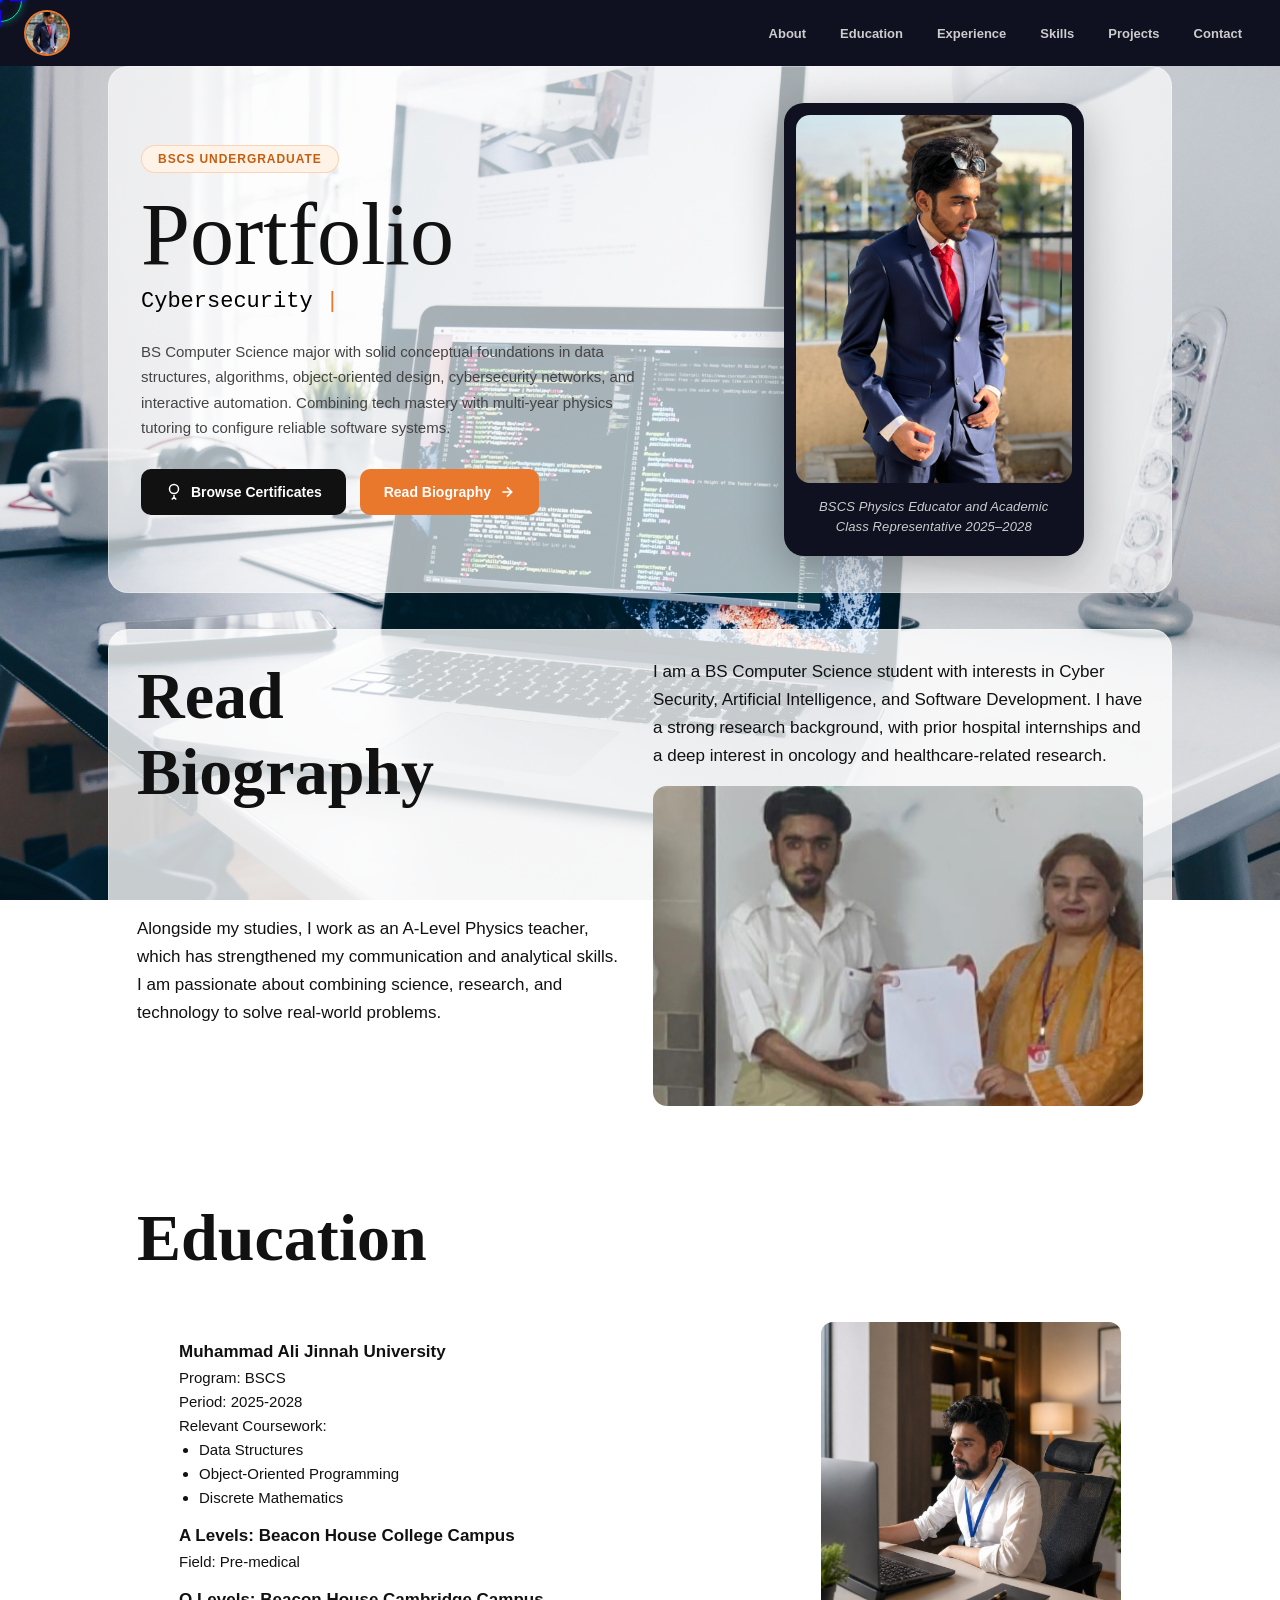
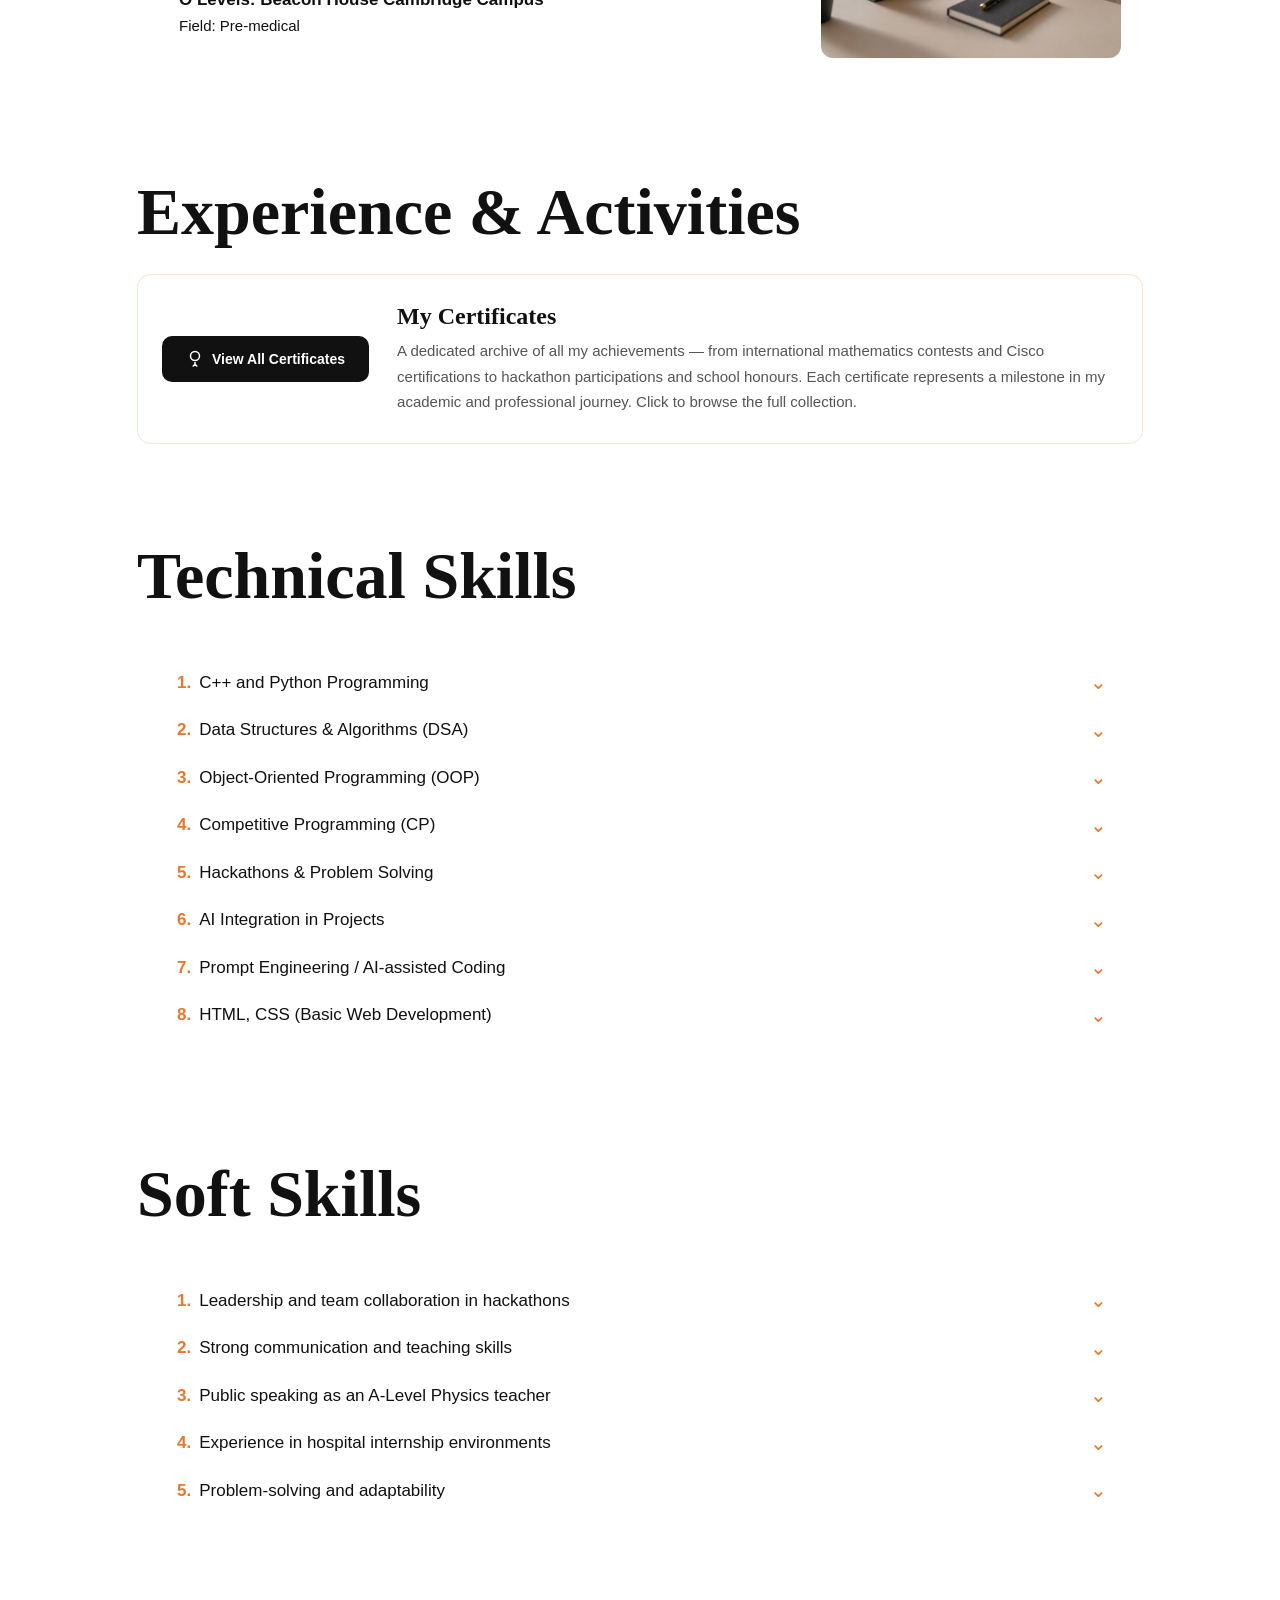
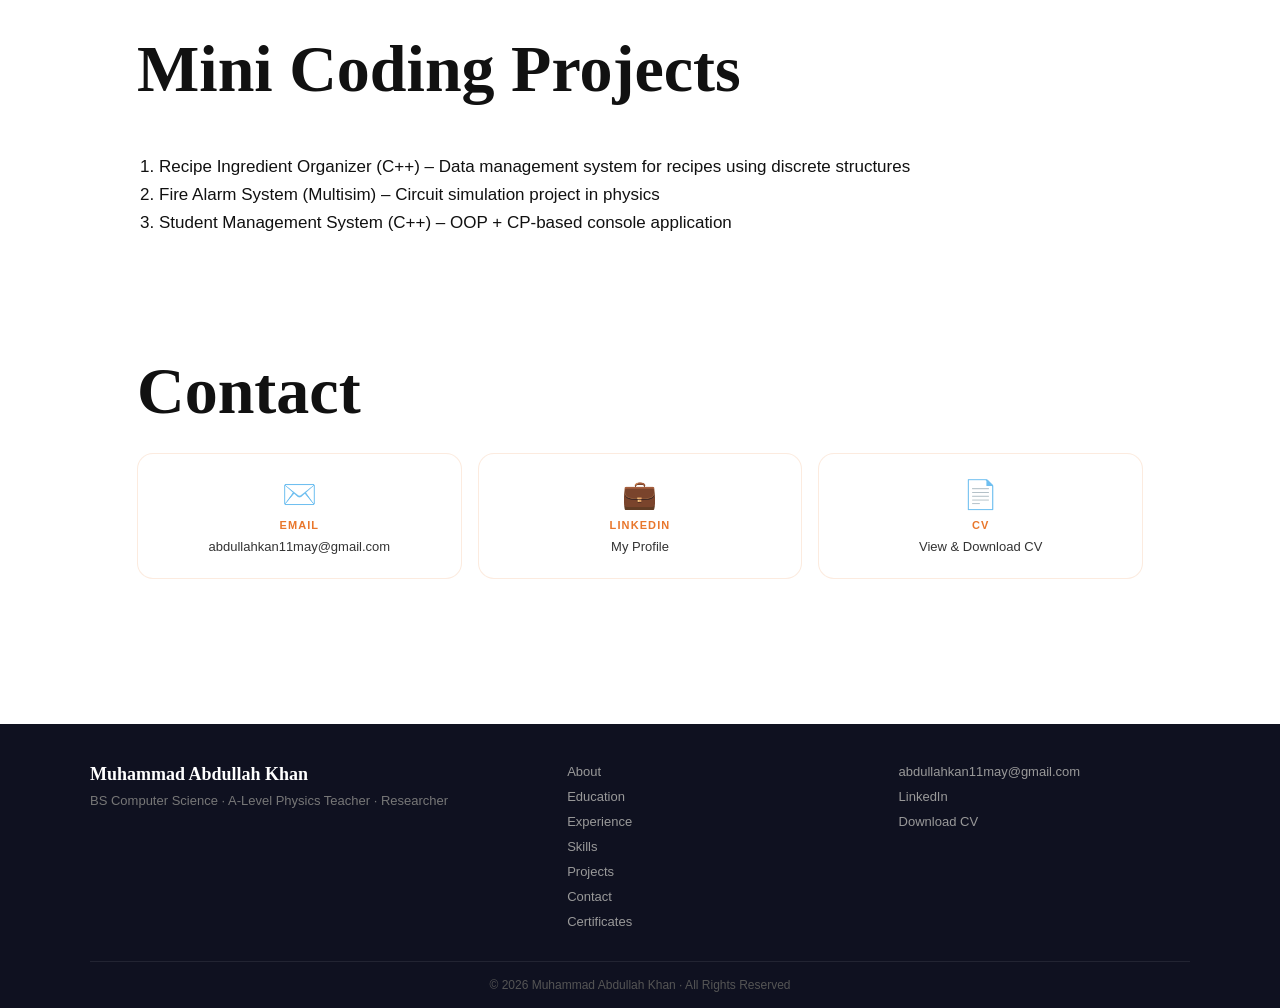
==== commit e732ccad: "Add files via upload" ====
--- a/index.html
+++ b/index.html
@@ -9,6 +9,8 @@
 </head>
 
 <body>
+
+<!-- CUSTOM CURSOR -->
 <div class="cursor" id="cursor">
   <div class="cursor-ring"></div>
   <div class="cursor-dot"></div>
@@ -18,386 +20,438 @@
   <div class="cursor-line cursor-line-right"></div>
 </div>
 
- <div class="navbar">
-  <a href="#about" class="nav-btn"><div class="btn-icon"><span></span></div>About Me</a>
-  <a href="#education" class="nav-btn"><div class="btn-icon"><span></span></div>Education</a>
-  <a href="#experience" class="nav-btn"><div class="btn-icon"><span></span></div>Experience<br><span>Activities</span></a>
-  <a href="#technical-skills" class="nav-btn"><div class="btn-icon"><span></span></div>Technical<br><span>Skills</span></a>
-  <a href="#soft-skills" class="nav-btn"><div class="btn-icon"><span></span></div>Soft<br><span>Skills</span></a>
-  <a href="#projects" class="nav-btn"><div class="btn-icon"><span></span></div>Projects</a>
-  <a href="#contact" class="nav-btn"><div class="btn-icon"><span></span></div>Contact</a>
-</div>
-
+<!-- PROGRESS BAR -->
 <div class="progress-bar" id="progressBar"></div>
 
-  <!-- MAIN WRAPPER -->
-  <main class="page-wrap">
-
-    <!-- HERO -->
-    <section class="hero section" id="hero">
-      <div class="hero-left">
-        <h1>Portfolio</h1>
-        <h2 id="typing-text"></h2>
-      </div>
-      <div class="hero-right">
-        <img src="WhatsApp Image 2024-04-25 at 1.08.18 AM (1).jpeg" alt="Muhammad Abdullah Khan" />
-      </div>
-    </section>
-
-    <!-- ABOUT -->
-    <section class="about section" id="about">
-      <div class="about-grid">
-        <div class="about-title">
-          <h2>About<br>Abdullah Khan</h2>
+<!-- TOP NAVBAR: logo left + hamburger right -->
+<nav class="navbar" id="navbar">
+  <div class="nav-logo">
+    <img src="WhatsApp Image 2024-04-25 at 1.08.18 AM (1).jpeg" alt="MAK" id="nav-photo" />
+  </div>
+  <button class="nav-hamburger" id="navToggle" aria-label="Menu">
+    <span></span><span></span><span></span>
+  </button>
+  <div class="nav-menu" id="navMenu">
+    <a href="#about">About</a>
+    <a href="#education">Education</a>
+    <a href="#experience">Experience</a>
+    <a href="#technical-skills">Skills</a>
+    <a href="#projects">Projects</a>
+    <a href="#contact">Contact</a>
+  </div>
+</nav>
+
+<!-- MAIN WRAPPER -->
+<main class="page-wrap">
+
+  <!-- HERO -->
+  <section class="hero section visible" id="hero">
+    <div class="hero-left">
+      <div class="hero-badge">BSCS Undergraduate</div>
+      <h1>Portfolio</h1>
+      <h2 id="typing-text"></h2>
+      <p class="hero-desc">
+        BS Computer Science major with solid conceptual foundations in data structures,
+        algorithms, object-oriented design, cybersecurity networks, and interactive
+        automation. Combining tech mastery with multi-year physics tutoring to configure
+        reliable software systems.
+      </p>
+      <div class="hero-btns">
+        <a href="certificates.html" class="btn-primary">
+          <svg width="18" height="18" viewBox="0 0 24 24" fill="none" stroke="currentColor" stroke-width="2"><circle cx="12" cy="8" r="6"/><path d="M9 22l3-3 3 3M12 19v-3"/></svg>
+          Browse Certificates
+        </a>
+        <a href="#about" class="btn-secondary" id="biographyBtn">
+          Read Biography
+          <svg width="16" height="16" viewBox="0 0 24 24" fill="none" stroke="currentColor" stroke-width="2.5"><path d="M5 12h14M12 5l7 7-7 7"/></svg>
+        </a>
+      </div>
+    </div>
+    <div class="hero-right">
+      <div class="hero-card">
+        <img src="WhatsApp Image 2024-04-25 at 1.08.18 AM (1).jpeg" alt="Muhammad Abdullah Khan" class="hero-card-photo" />
+        <div class="hero-card-caption">BSCS Physics Educator and Academic Class Representative 2025–2028</div>
+      </div>
+    </div>
+  </section>
+
+  <!-- ABOUT / READ BIOGRAPHY -->
+  <section class="section" id="about">
+    <div class="about-grid">
+      <div class="about-title">
+        <h2>Read<br>Biography</h2>
+      </div>
+      <div class="about-right">
+        <p class="about-p1">
+          I am a BS Computer Science student with interests in Cyber Security,
+          Artificial Intelligence, and Software Development. I have a strong
+          research background, with prior hospital internships and a deep
+          interest in oncology and healthcare-related research.
+        </p>
+        <div class="about-image">
+          <img src="eddited 2.JPG" alt="Abdullah Khan experience" />
         </div>
-        <div class="about-right">
-          <p class="about-p1">
-            I am a BS Computer Science student with interests in Cyber Security,
-            Artificial Intelligence, and Software Development. I have a strong
-            research background, with prior hospital internships and a deep
-            interest in oncology and healthcare-related research.
-          </p>
-          <div class="about-image">
-            <img src="eddited 2.JPG" alt="Abdullah Khan experience" />
-          </div>
-        </div>
-        <div class="about-p2">
-          <p>
-            Alongside my studies, I work as an A-Level Physics teacher, which
-            has strengthened my communication and analytical skills. I am passionate
-            about combining science, research, and technology to solve real-world problems.
-          </p>
-        </div>
-      </div>
-    </section>
-
-    <!-- EDUCATION -->
-    <section class="education section" id="education">
-      <h2 class="section-heading">Education</h2>
-      <div class="content-box education-box">
-        <div class="education-text">
-          <h3>Muhammad Ali Jinnah University</h3>
-          <p>Program: BSCS</p>
-          <p>Period: 2025-2028</p>
-          <p>Relevant Coursework:</p>
-          <ul>
-            <li>Data Structures</li>
-            <li>Object-Oriented Programming</li>
-            <li>Discrete Mathematics</li>
-          </ul>
-
-          <h3>A Levels: Beacon House College Campus</h3>
-          <p>Field: Pre-medical</p>
-
-          <h3>O Levels: Beacon House Cambridge Campus</h3>
-          <p>Field: Pre-medical</p>
-        </div>
-        <div class="education-photo">
-          <img src="WhatsApp Image 2026-04-26 at 2.37.34 PM.jpeg" alt="Abdullah Khan" />
-        </div>
-      </div>
-    </section>
-
-    <!-- EXPERIENCE -->
-    <section class="experience section" id="experience">
-      <h2 class="section-heading">Experience & Activities</h2>
-
-      
-
-      <!-- CERTIFICATES CTA -->
-      <div class="cert-cta">
-        <a href="certificates.html" class="nav-btn cert-cta-btn">
-          <div class="btn-icon"><span></span></div>
-          View All<br><span>Certificates</span>
-        </a>
-        <div class="cert-cta-text">
-          <h3>My Certificates</h3>
-          <p>
-            A dedicated archive of all my achievements — from international mathematics
-            contests and Cisco certifications to hackathon participations and school honours.
-            Each certificate represents a milestone in my academic and professional journey.
-            Click to browse the full collection.
-          </p>
-        </div>
-      </div>
-
-    </section>
-
-    <!-- TECHNICAL SKILLS -->
-    <section class="skills section" id="technical-skills">
-      <h2 class="section-heading">Technical Skills</h2>
-      <div class="content-box">
-        <ul class="skills-list tech-accordion-list">
-
-          <li class="skill-accordion">
-            <div class="skill-header" onclick="toggleSkill(this)">
-              <span class="skill-num">1.</span> C++ and Python Programming
-              <span class="skill-chevron">&#8964;</span>
-            </div>
-            <div class="skill-body">
-              <p>Proficient in both C++ and Python, with hands-on experience building console applications, and algorithm-based solutions. Comfortable working across both languages depending on the problem at hand — leveraging C++ for performance-critical logic and Python for rapid prototyping and AI-related tasks.</p>
-            </div>
-          </li>
-
-          <li class="skill-accordion">
-            <div class="skill-header" onclick="toggleSkill(this)">
-              <span class="skill-num">2.</span> Data Structures & Algorithms (DSA)
-              <span class="skill-chevron">&#8964;</span>
-            </div>
-            <div class="skill-body">
-              <p>Strong foundational understanding of core data structures — arrays, linked lists, stacks, queues, trees, and hash maps — and their practical applications in solving computational problems efficiently. Continuously sharpening algorithmic thinking through structured practice and real project implementation.</p>
-            </div>
-          </li>
-
-          <li class="skill-accordion">
-            <div class="skill-header" onclick="toggleSkill(this)">
-              <span class="skill-num">3.</span> Object-Oriented Programming (OOP)
-              <span class="skill-chevron">&#8964;</span>
-            </div>
-            <div class="skill-body">
-              <p>Experienced in designing systems using OOP principles — encapsulation, inheritance, polymorphism, and abstraction. Applied these concepts directly in projects like the Student Management System, building clean, modular, and maintainable codebases.</p>
-            </div>
-          </li>
-
-          <li class="skill-accordion">
-            <div class="skill-header" onclick="toggleSkill(this)">
-              <span class="skill-num">4.</span> Competitive Programming (CP)
-              <span class="skill-chevron">&#8964;</span>
-            </div>
-            <div class="skill-body">
-              <p>Actively engaged in competitive programming to sharpen logical reasoning, time complexity awareness, and problem decomposition under pressure. Participation in contests has built the habit of writing efficient, well-structured solutions quickly.</p>
-            </div>
-          </li>
-
-          <li class="skill-accordion">
-            <div class="skill-header" onclick="toggleSkill(this)">
-              <span class="skill-num">5.</span> Hackathons & Problem Solving
-              <span class="skill-chevron">&#8964;</span>
-            </div>
-            <div class="skill-body">
-              <p>Participated in hackathons including Hackfest IBA, bringing together technical skill, teamwork, and rapid prototyping under tight deadlines. These environments demand clear thinking, creative solutions, and the ability to deliver a working product from scratch in hours.</p>
-            </div>
-          </li>
-
-          <li class="skill-accordion">
-            <div class="skill-header" onclick="toggleSkill(this)">
-              <span class="skill-num">6.</span> AI Integration in Projects
-              <span class="skill-chevron">&#8964;</span>
-            </div>
-            <div class="skill-body">
-              <p>Exploring the integration of AI tools and APIs into practical applications — understanding how to embed intelligent features into software, automate workflows, and enhance user experiences using modern AI capabilities.</p>
-            </div>
-          </li>
-
-          <li class="skill-accordion">
-            <div class="skill-header" onclick="toggleSkill(this)">
-              <span class="skill-num">7.</span> Prompt Engineering / AI-assisted Coding
-              <span class="skill-chevron">&#8964;</span>
-            </div>
-            <div class="skill-body">
-              <p>Skilled in crafting precise, effective prompts to get the most out of AI tools for coding, debugging, and content generation. Uses AI as a force multiplier — accelerating development without losing ownership of the logic and architecture.</p>
-            </div>
-          </li>
-
-          <li class="skill-accordion">
-            <div class="skill-header" onclick="toggleSkill(this)">
-              <span class="skill-num">8.</span> HTML, CSS (Basic Web Development)
-              <span class="skill-chevron">&#8964;</span>
-            </div>
-            <div class="skill-body">
-              <p>Capable of building structured, styled web pages from scratch. This very portfolio is a hands-on demonstration of those skills — custom layouts, animations, responsive design, and interactive components built without any framework.</p>
-            </div>
-          </li>
-
+      </div>
+      <div class="about-p2">
+        <p>
+          Alongside my studies, I work as an A-Level Physics teacher, which
+          has strengthened my communication and analytical skills. I am passionate
+          about combining science, research, and technology to solve real-world problems.
+        </p>
+      </div>
+    </div>
+  </section>
+
+  <!-- EDUCATION -->
+  <section class="section" id="education">
+    <h2 class="section-heading">Education</h2>
+    <div class="content-box education-box">
+      <div class="education-text">
+        <h3>Muhammad Ali Jinnah University</h3>
+        <p>Program: BSCS</p>
+        <p>Period: 2025-2028</p>
+        <p>Relevant Coursework:</p>
+        <ul>
+          <li>Data Structures</li>
+          <li>Object-Oriented Programming</li>
+          <li>Discrete Mathematics</li>
         </ul>
-      </div>
-    </section>
-
-    <!-- SOFT SKILLS -->
-    <section class="soft-skills section" id="soft-skills">
-      <h2 class="section-heading">Soft Skills</h2>
-      <div class="content-box">
-        <ul class="skills-list">
-
-          <li class="skill-accordion">
-            <div class="skill-header" onclick="toggleSkill(this)">
-              <span class="skill-num">1.</span> Leadership and team collaboration in hackathons
-              <span class="skill-chevron">&#8964;</span>
-            </div>
-            <div class="skill-body">
-              <p>A well-respected leader with hands-on experience managing group and class projects — from community service trips to large-scale batch initiatives involving 60+ students. Known for maintaining fairness and justice across all members, resolving communication barriers through custom-designed modules and interactive sessions, and providing counselling and emotional support when needed.</p>
-            </div>
-          </li>
-
-          <li class="skill-accordion">
-            <div class="skill-header" onclick="toggleSkill(this)">
-              <span class="skill-num">2.</span> Strong communication and teaching skills
-              <span class="skill-chevron">&#8964;</span>
-            </div>
-            <div class="skill-body">
-              <p>An educator who goes beyond the curriculum — designing teaching frameworks that evolve with the changing mindset of today's youth and the demands of the modern industry. Encourages out-of-the-box thinking through hands-on activities, mathematical reasoning, and cross-disciplinary analogies.</p>
-            </div>
-          </li>
-
-          <li class="skill-accordion">
-            <div class="skill-header" onclick="toggleSkill(this)">
-              <span class="skill-num">3.</span> Public speaking as an A-Level Physics teacher
-              <span class="skill-chevron">&#8964;</span>
-            </div>
-            <div class="skill-body">
-              <p>Developed strong, confident public speaking through years of classroom instruction, parent communication, client-facing research interactions, and hosting workshops. Capable of improvising at any moment — changing scripts last-minute, adapting tone to the audience, and commanding large rooms with natural body language and stage presence.</p>
-            </div>
-          </li>
-
-          <li class="skill-accordion">
-            <div class="skill-header" onclick="toggleSkill(this)">
-              <span class="skill-num">4.</span> Experience in hospital internship environments
-              <span class="skill-chevron">&#8964;</span>
-            </div>
-            <div class="skill-body">
-              <p>Medical and community service internships instilled a heightened situational awareness and the ability to act immediately and responsibly under pressure. Learned to regulate emotions in high-stakes environments, make decisive calls under uncertainty, and switch seamlessly between professional composure and compassionate communication.</p>
-            </div>
-          </li>
-
-          <li class="skill-accordion">
-            <div class="skill-header" onclick="toggleSkill(this)">
-              <span class="skill-num">5.</span> Problem-solving and adaptability
-              <span class="skill-chevron">&#8964;</span>
-            </div>
-            <div class="skill-body">
-              <p>Approaches every challenge — academic, technical, or personal — with focused concentration and structured thinking. Skilled at making high-impact decisions quickly while preserving ethical integrity and considering the broadest range of people affected.</p>
-            </div>
-          </li>
-
-        </ul>
-      </div>
-    </section>
-
-    <!-- PROJECTS -->
-    <section class="projects section" id="projects">
-      <h2 class="section-heading">Mini Coding Projects</h2>
-      <div class="content-box">
-        <ol>
-          <li>Recipe Ingredient Organizer (C++) – Data management system for recipes using discrete structures</li>
-          <li>Fire Alarm System (Multisim) – Circuit simulation project in physics</li>
-          <li>Student Management System (C++) – OOP + CP-based console application</li>
-        </ol>
-      </div>
-    </section>
-
-    <!-- CONTACT -->
-    <section class="contact section" id="contact">
-      <h2 class="contact-heading">Contact</h2>
-      <div class="contact-grid">
-        <div>
-          <p>📞 Phone: <a href="tel:03192096617">03192096617</a></p>
-          <p>📧 Email: <a href="mailto:abdullahkan11may@gmail.com">abdullahkan11may@gmail.com</a></p>
-        </div>
-        <div>
-          <p>
-            💼 LinkedIn:
-            <a href="https://www.linkedin.com/in/abdullah-khan-34b156402" target="_blank">My Profile</a>
-          </p>
-          <p>
-            📄 CV:
-            <a href="cv.html">My CV</a>
-          </p>
-        </div>
-      </div>
-    </section>
-
-  </main>
-
-  <footer class="footer">
-    <div class="footer-inner">
-      <div class="footer-name">
-        <h3>Muhammad Abdullah Khan</h3>
-        <p>BS Computer Science · A-Level Physics Teacher · Researcher</p>
-      </div>
-      <div class="footer-links">
-        <a href="#about">About</a>
-        <a href="#education">Education</a>
-        <a href="#experience">Experience</a>
-        <a href="#technical-skills">Skills</a>
-        <a href="#projects">Projects</a>
-        <a href="#contact">Contact</a>
-        <a href="certificates.html" target="_blank">Certificates</a>
-      </div>
-      <div class="footer-contact">
-        <a href="mailto:abdullahkan11may@gmail.com">abdullahkan11may@gmail.com</a>
-        <a href="https://www.linkedin.com/in/abdullah-khan-34b156402" target="_blank">LinkedIn</a>
-        <a href="tel:03192096617">03192096617</a>
-      </div>
-    </div>
-    <div class="footer-bottom">
-      <p>© 2026 Muhammad Abdullah Khan · All Rights Reserved</p>
-    </div>
-  </footer>
-
-  <script>
-  // TYPING EFFECT
-  const text = "Muhammad Abdullah Khan";
-  const target = document.getElementById("typing-text");
-  let index = 0;
-  function type() {
-    if (index < text.length) {
-      target.textContent += text.charAt(index);
-      index++;
-      setTimeout(type, 100);
+        <h3>A Levels: Beacon House College Campus</h3>
+        <p>Field: Pre-medical</p>
+        <h3>O Levels: Beacon House Cambridge Campus</h3>
+        <p>Field: Pre-medical</p>
+      </div>
+      <div class="education-photo">
+        <img src="WhatsApp Image 2026-04-26 at 2.37.34 PM.jpeg" alt="Abdullah Khan" />
+      </div>
+    </div>
+  </section>
+
+  <!-- EXPERIENCE & ACTIVITIES -->
+  <section class="section" id="experience">
+    <h2 class="section-heading">Experience &amp; Activities</h2>
+
+    <!-- CERTIFICATES CTA -->
+    <div class="cert-cta">
+      <a href="certificates.html" class="btn-primary cert-cta-btn">
+        <svg width="18" height="18" viewBox="0 0 24 24" fill="none" stroke="currentColor" stroke-width="2"><circle cx="12" cy="8" r="6"/><path d="M9 22l3-3 3 3M12 19v-3"/></svg>
+        View All Certificates
+      </a>
+      <div class="cert-cta-text">
+        <h3>My Certificates</h3>
+        <p>
+          A dedicated archive of all my achievements — from international mathematics
+          contests and Cisco certifications to hackathon participations and school honours.
+          Each certificate represents a milestone in my academic and professional journey.
+          Click to browse the full collection.
+        </p>
+      </div>
+    </div>
+  </section>
+
+  <!-- TECHNICAL SKILLS -->
+  <section class="section" id="technical-skills">
+    <h2 class="section-heading">Technical Skills</h2>
+    <div class="content-box">
+      <ul class="skills-list tech-accordion-list">
+
+        <li class="skill-accordion">
+          <div class="skill-header" onclick="toggleSkill(this)">
+            <span class="skill-num">1.</span> C++ and Python Programming
+            <span class="skill-chevron">&#8964;</span>
+          </div>
+          <div class="skill-body">
+            <p>Proficient in both C++ and Python, with hands-on experience building console applications, and algorithm-based solutions. Comfortable working across both languages depending on the problem at hand — leveraging C++ for performance-critical logic and Python for rapid prototyping and AI-related tasks.</p>
+          </div>
+        </li>
+
+        <li class="skill-accordion">
+          <div class="skill-header" onclick="toggleSkill(this)">
+            <span class="skill-num">2.</span> Data Structures &amp; Algorithms (DSA)
+            <span class="skill-chevron">&#8964;</span>
+          </div>
+          <div class="skill-body">
+            <p>Strong foundational understanding of core data structures — arrays, linked lists, stacks, queues, trees, and hash maps — and their practical applications in solving computational problems efficiently. Continuously sharpening algorithmic thinking through structured practice and real project implementation.</p>
+          </div>
+        </li>
+
+        <li class="skill-accordion">
+          <div class="skill-header" onclick="toggleSkill(this)">
+            <span class="skill-num">3.</span> Object-Oriented Programming (OOP)
+            <span class="skill-chevron">&#8964;</span>
+          </div>
+          <div class="skill-body">
+            <p>Experienced in designing systems using OOP principles — encapsulation, inheritance, polymorphism, and abstraction. Applied these concepts directly in projects like the Student Management System, building clean, modular, and maintainable codebases.</p>
+          </div>
+        </li>
+
+        <li class="skill-accordion">
+          <div class="skill-header" onclick="toggleSkill(this)">
+            <span class="skill-num">4.</span> Competitive Programming (CP)
+            <span class="skill-chevron">&#8964;</span>
+          </div>
+          <div class="skill-body">
+            <p>Actively engaged in competitive programming to sharpen logical reasoning, time complexity awareness, and problem decomposition under pressure. Participation in contests has built the habit of writing efficient, well-structured solutions quickly.</p>
+          </div>
+        </li>
+
+        <li class="skill-accordion">
+          <div class="skill-header" onclick="toggleSkill(this)">
+            <span class="skill-num">5.</span> Hackathons &amp; Problem Solving
+            <span class="skill-chevron">&#8964;</span>
+          </div>
+          <div class="skill-body">
+            <p>Participated in hackathons including Hackfest IBA, bringing together technical skill, teamwork, and rapid prototyping under tight deadlines. These environments demand clear thinking, creative solutions, and the ability to deliver a working product from scratch in hours.</p>
+          </div>
+        </li>
+
+        <li class="skill-accordion">
+          <div class="skill-header" onclick="toggleSkill(this)">
+            <span class="skill-num">6.</span> AI Integration in Projects
+            <span class="skill-chevron">&#8964;</span>
+          </div>
+          <div class="skill-body">
+            <p>Exploring the integration of AI tools and APIs into practical applications — understanding how to embed intelligent features into software, automate workflows, and enhance user experiences using modern AI capabilities.</p>
+          </div>
+        </li>
+
+        <li class="skill-accordion">
+          <div class="skill-header" onclick="toggleSkill(this)">
+            <span class="skill-num">7.</span> Prompt Engineering / AI-assisted Coding
+            <span class="skill-chevron">&#8964;</span>
+          </div>
+          <div class="skill-body">
+            <p>Skilled in crafting precise, effective prompts to get the most out of AI tools for coding, debugging, and content generation. Uses AI as a force multiplier — accelerating development without losing ownership of the logic and architecture.</p>
+          </div>
+        </li>
+
+        <li class="skill-accordion">
+          <div class="skill-header" onclick="toggleSkill(this)">
+            <span class="skill-num">8.</span> HTML, CSS (Basic Web Development)
+            <span class="skill-chevron">&#8964;</span>
+          </div>
+          <div class="skill-body">
+            <p>Capable of building structured, styled web pages from scratch. This very portfolio is a hands-on demonstration of those skills — custom layouts, animations, responsive design, and interactive components built without any framework.</p>
+          </div>
+        </li>
+
+      </ul>
+    </div>
+  </section>
+
+  <!-- SOFT SKILLS -->
+  <section class="section" id="soft-skills">
+    <h2 class="section-heading">Soft Skills</h2>
+    <div class="content-box">
+      <ul class="skills-list">
+
+        <li class="skill-accordion">
+          <div class="skill-header" onclick="toggleSkill(this)">
+            <span class="skill-num">1.</span> Leadership and team collaboration in hackathons
+            <span class="skill-chevron">&#8964;</span>
+          </div>
+          <div class="skill-body">
+            <p>A well-respected leader with hands-on experience managing group and class projects — from community service trips to large-scale batch initiatives involving 60+ students. Known for maintaining fairness and justice across all members, resolving communication barriers through custom-designed modules and interactive sessions, and providing counselling and emotional support when needed.</p>
+          </div>
+        </li>
+
+        <li class="skill-accordion">
+          <div class="skill-header" onclick="toggleSkill(this)">
+            <span class="skill-num">2.</span> Strong communication and teaching skills
+            <span class="skill-chevron">&#8964;</span>
+          </div>
+          <div class="skill-body">
+            <p>An educator who goes beyond the curriculum — designing teaching frameworks that evolve with the changing mindset of today's youth and the demands of the modern industry. Encourages out-of-the-box thinking through hands-on activities, mathematical reasoning, and cross-disciplinary analogies.</p>
+          </div>
+        </li>
+
+        <li class="skill-accordion">
+          <div class="skill-header" onclick="toggleSkill(this)">
+            <span class="skill-num">3.</span> Public speaking as an A-Level Physics teacher
+            <span class="skill-chevron">&#8964;</span>
+          </div>
+          <div class="skill-body">
+            <p>Developed strong, confident public speaking through years of classroom instruction, parent communication, client-facing research interactions, and hosting workshops. Capable of improvising at any moment — changing scripts last-minute, adapting tone to the audience, and commanding large rooms with natural body language and stage presence.</p>
+          </div>
+        </li>
+
+        <li class="skill-accordion">
+          <div class="skill-header" onclick="toggleSkill(this)">
+            <span class="skill-num">4.</span> Experience in hospital internship environments
+            <span class="skill-chevron">&#8964;</span>
+          </div>
+          <div class="skill-body">
+            <p>Medical and community service internships instilled a heightened situational awareness and the ability to act immediately and responsibly under pressure. Learned to regulate emotions in high-stakes environments, make decisive calls under uncertainty, and switch seamlessly between professional composure and compassionate communication.</p>
+          </div>
+        </li>
+
+        <li class="skill-accordion">
+          <div class="skill-header" onclick="toggleSkill(this)">
+            <span class="skill-num">5.</span> Problem-solving and adaptability
+            <span class="skill-chevron">&#8964;</span>
+          </div>
+          <div class="skill-body">
+            <p>Approaches every challenge — academic, technical, or personal — with focused concentration and structured thinking. Skilled at making high-impact decisions quickly while preserving ethical integrity and considering the broadest range of people affected.</p>
+          </div>
+        </li>
+
+      </ul>
+    </div>
+  </section>
+
+  <!-- PROJECTS -->
+  <section class="section" id="projects">
+    <h2 class="section-heading">Mini Coding Projects</h2>
+    <div class="content-box">
+      <ol>
+        <li>Recipe Ingredient Organizer (C++) – Data management system for recipes using discrete structures</li>
+        <li>Fire Alarm System (Multisim) – Circuit simulation project in physics</li>
+        <li>Student Management System (C++) – OOP + CP-based console application</li>
+      </ol>
+    </div>
+  </section>
+
+<!-- CONTACT -->
+  <section class="section contact-section" id="contact">
+    <h2 class="section-heading">Contact</h2>
+    <div class="contact-cards">
+      <a href="mailto:abdullahkan11may@gmail.com" class="contact-card">
+        <div class="contact-icon">✉️</div>
+        <div class="contact-label">Email</div>
+        <div class="contact-value">abdullahkan11may@gmail.com</div>
+      </a>
+      <a href="https://www.linkedin.com/in/abdullah-khan-34b156402" target="_blank" class="contact-card">
+        <div class="contact-icon">💼</div>
+        <div class="contact-label">LinkedIn</div>
+        <div class="contact-value">My Profile</div>
+      </a>
+      <a href="cv.html" class="contact-card">
+        <div class="contact-icon">📄</div>
+        <div class="contact-label">CV</div>
+        <div class="contact-value">View &amp; Download CV</div>
+      </a>
+    </div>
+  </section>
+
+</main>
+
+<!-- FOOTER -->
+<footer class="footer">
+  <div class="footer-inner">
+    <div class="footer-name">
+      <h3>Muhammad Abdullah Khan</h3>
+      <p>BS Computer Science · A-Level Physics Teacher · Researcher</p>
+    </div>
+    <div class="footer-links">
+      <a href="#about">About</a>
+      <a href="#education">Education</a>
+      <a href="#experience">Experience</a>
+      <a href="#technical-skills">Skills</a>
+      <a href="#projects">Projects</a>
+      <a href="#contact">Contact</a>
+      <a href="certificates.html" target="_blank">Certificates</a>
+    </div>
+    <div class="footer-contact">
+      <a href="mailto:abdullahkan11may@gmail.com">abdullahkan11may@gmail.com</a>
+      <a href="https://www.linkedin.com/in/abdullah-khan-34b156402" target="_blank">LinkedIn</a>
+      <a href="Abdullah_Khan_CV.pdf" target="_blank" download="Abdullah_Khan_CV.pdf">Download CV</a>
+    </div>
+  </div>
+  <div class="footer-bottom">
+    <p>© 2026 Muhammad Abdullah Khan · All Rights Reserved</p>
+  </div>
+</footer>
+
+<script>
+// TYPING EFFECT
+const phrases = [
+  "Cybersecurity Enthusiast",
+  "BS Computer Science Student",
+  "Physics Educator",
+  "Muhammad Abdullah Khan"
+];
+const target = document.getElementById("typing-text");
+let phraseIndex = 0, charIndex = 0, deleting = false;
+
+function type() {
+  const current = phrases[phraseIndex];
+  if (!deleting) {
+    target.textContent = current.slice(0, charIndex + 1);
+    charIndex++;
+    if (charIndex === current.length) {
+      if (phraseIndex === phrases.length - 1) return; // stop on last
+      setTimeout(() => { deleting = true; type(); }, 1800);
+      return;
+    }
+  } else {
+    target.textContent = current.slice(0, charIndex - 1);
+    charIndex--;
+    if (charIndex === 0) {
+      deleting = false;
+      phraseIndex = (phraseIndex + 1) % phrases.length;
     }
   }
-  window.addEventListener("load", () => { setTimeout(type, 500); });
-
-  // PROGRESS BAR
-  window.addEventListener('scroll', () => {
-    const scrollTop = window.scrollY;
-    const docHeight = document.documentElement.scrollHeight - window.innerHeight;
-    const progress = (scrollTop / docHeight) * 100;
-    document.getElementById('progressBar').style.width = progress + '%';
+  setTimeout(type, deleting ? 50 : 90);
+}
+window.addEventListener("load", () => { setTimeout(type, 600); });
+
+// PROGRESS BAR
+window.addEventListener('scroll', () => {
+  const scrollTop = window.scrollY;
+  const docHeight = document.documentElement.scrollHeight - window.innerHeight;
+  const progress = (scrollTop / docHeight) * 100;
+  document.getElementById('progressBar').style.width = progress + '%';
+});
+
+// SCROLL ANIMATIONS
+const sections = document.querySelectorAll('.section');
+const observer = new IntersectionObserver((entries) => {
+  entries.forEach(entry => {
+    if (entry.isIntersecting) entry.target.classList.add('visible');
   });
-
-  // SCROLL ANIMATIONS
-  const sections = document.querySelectorAll('.section');
-  const observer = new IntersectionObserver((entries) => {
-    entries.forEach(entry => {
-      if (entry.isIntersecting) {
-        entry.target.classList.add('visible');
-      } else {
-        entry.target.classList.remove('visible');
-      }
-    });
-  }, { threshold: 0.3 });
-  sections.forEach(section => { observer.observe(section); });
-
-  // CUSTOM CURSOR
-  const cursor = document.getElementById('cursor');
-  document.addEventListener('mousemove', (e) => {
-    cursor.style.left = e.clientX + 'px';
-    cursor.style.top = e.clientY + 'px';
+}, { threshold: 0.12 });
+sections.forEach(s => observer.observe(s));
+
+// NAVBAR: shrink on scroll + hamburger
+const navbar = document.getElementById('navbar');
+window.addEventListener('scroll', () => {
+  navbar.classList.toggle('scrolled', window.scrollY > 40);
+});
+document.getElementById('navToggle').addEventListener('click', () => {
+  document.getElementById('navMenu').classList.toggle('open');
+});
+document.querySelectorAll('.nav-menu a').forEach(a => {
+  a.addEventListener('click', () => document.getElementById('navMenu').classList.remove('open'));
+});
+
+// CUSTOM CURSOR
+const cursor = document.getElementById('cursor');
+document.addEventListener('mousemove', (e) => {
+  cursor.style.left = e.clientX + 'px';
+  cursor.style.top = e.clientY + 'px';
+});
+document.addEventListener('mousedown', () => cursor.classList.add('clicking'));
+document.addEventListener('mouseup',   () => cursor.classList.remove('clicking'));
+document.querySelectorAll('a, button, .skill-header').forEach(el => {
+  el.addEventListener('mouseenter', () => cursor.classList.add('hovering'));
+  el.addEventListener('mouseleave', () => cursor.classList.remove('hovering'));
+});
+
+// SKILL ACCORDION
+function toggleSkill(header) {
+  const item = header.closest('.skill-accordion');
+  const body = item.querySelector('.skill-body');
+  const isOpen = item.classList.contains('open');
+  document.querySelectorAll('.skill-accordion').forEach(el => {
+    el.classList.remove('open');
+    el.querySelector('.skill-body').classList.remove('expanded');
   });
-  document.addEventListener('mousedown', () => { cursor.classList.add('clicking'); });
-  document.addEventListener('mouseup', () => { cursor.classList.remove('clicking'); });
-  const hoverables = document.querySelectorAll('a, button, .dot, .nav-btn, .timeline-item');
-  hoverables.forEach(el => {
-    el.addEventListener('mouseenter', () => cursor.classList.add('hovering'));
-    el.addEventListener('mouseleave', () => cursor.classList.remove('hovering'));
-  });
-
-  // SKILL ACCORDION
-  function toggleSkill(header) {
-    const item = header.closest('.skill-accordion');
-    const body = item.querySelector('.skill-body');
-    const isOpen = item.classList.contains('open');
-    document.querySelectorAll('.skill-accordion').forEach(el => {
-      el.classList.remove('open');
-      el.querySelector('.skill-body').classList.remove('expanded');
-    });
-    if (!isOpen) {
-      item.classList.add('open');
-      body.classList.add('expanded');
-    }
+  if (!isOpen) {
+    item.classList.add('open');
+    body.classList.add('expanded');
   }
-  </script>
+}
+</script>
 
 </body>
-</html>
+</html>
--- a/styles.css
+++ b/styles.css
@@ -1,16 +1,13 @@
-* {
-  margin: 0;
-  padding: 0;
+/* =========================================
+   RESET & BASE
+   ========================================= */
+*, *::before, *::after {
+  margin: 0; padding: 0;
   box-sizing: border-box;
 }
 
-html {
-  scroll-behavior: smooth;
-}
-
-html, body {
-  min-height: 100vh;
-}
+html { scroll-behavior: smooth; }
+html, body { min-height: 100vh; }
 
 body {
   font-family: Georgia, "Times New Roman", serif;
@@ -22,631 +19,536 @@
   min-height: 100vh;
 }
 
-@keyframes gradientShift {
-  0%   { background-position: 0% 50%; }
-  50%  { background-position: 100% 50%; }
-  100% { background-position: 0% 50%; }
-}
-
-img {
-  max-width: 100%;
-  display: block;
-}
-
+img { max-width: 100%; display: block; }
+
+/* =========================================
+   PROGRESS BAR
+   ========================================= */
+.progress-bar {
+  position: fixed; top: 0; left: 0;
+  width: 0%; height: 4px;
+  background: linear-gradient(to right, #f4a235, #e9772c);
+  z-index: 9999;
+  transition: width 0.1s ease;
+  border-radius: 0 2px 2px 0;
+}
+
+/* =========================================
+   NAVBAR
+   ========================================= */
+.navbar {
+  position: sticky; top: 0; z-index: 1000;
+  display: flex; align-items: center;
+  justify-content: space-between;
+  padding: 10px 24px;
+  background: #0f1120;
+  transition: padding 0.3s ease, box-shadow 0.3s ease;
+}
+
+.navbar.scrolled {
+  padding: 6px 24px;
+  box-shadow: 0 4px 24px rgba(0,0,0,0.4);
+}
+
+/* Photo in navbar */
+.nav-logo img {
+  width: 46px; height: 46px;
+  border-radius: 50%;
+  object-fit: cover;
+  border: 2px solid #e9772c;
+  transition: transform 0.3s ease;
+}
+.nav-logo img:hover { transform: scale(1.08); }
+
+/* Hamburger */
+.nav-hamburger {
+  display: none;
+  flex-direction: column; gap: 5px;
+  background: none; border: none;
+  padding: 8px; cursor: pointer;
+  border: 1.5px solid rgba(0,255,180,0.5);
+  border-radius: 8px;
+}
+.nav-hamburger span {
+  display: block; width: 22px; height: 2px;
+  background: #fff; border-radius: 2px;
+  transition: all 0.3s ease;
+}
+
+/* Nav links */
+.nav-menu {
+  display: flex; align-items: center; gap: 6px;
+}
+.nav-menu a {
+  color: #ccc; font-family: Arial, sans-serif;
+  font-size: 13px; font-weight: 600;
+  text-decoration: none; padding: 7px 14px;
+  border-radius: 8px;
+  transition: background 0.2s ease, color 0.2s ease;
+}
+.nav-menu a:hover {
+  background: rgba(233,119,44,0.18);
+  color: #f4a235;
+}
+
+/* =========================================
+   PAGE WRAP
+   ========================================= */
 .page-wrap {
   width: min(100%, 1100px);
   margin: 0 auto;
-  padding: 0 18px 40px;
-}
-
-/* PROGRESS BAR */
-.progress-bar {
-  position: fixed;
-  top: 0; left: 0;
-  width: 0%; height: 5px;
-  background: linear-gradient(to right, #5f74fe, #3f2ce9);
-  z-index: 9999;
-  transition: width 0.1s ease;
-  border-radius: 0 2px 2px 0;
-}
-
-/* NAVBAR */
-.navbar {
-  width: 100%;
-  background: #111;
-  display: flex;
-  justify-content: center;
-  align-items: center;
-  gap: 40px;
-  padding: 10px 18px;
-  position: sticky;
-  top: 0;
-  z-index: 1000;
-}
-
-section[id] {
-  scroll-margin-top: 60px;
-}
-
-/* NAVBAR BUTTONS */
-.nav-btn {
-  --icon_width: 8px;
-  --icon_height: 10px;
-  --icon_color: #ffffff;
-  border-radius: 10px;
-  border: 1px solid rgba(0, 0, 0, 0.05);
-  position: relative;
-  padding: 10px 20px 10px 35px;
-  background: radial-gradient(circle at bottom center, #fec35f, #e9772c, #f49d46);
-  color: #ffffff;
-  transform-style: preserve-3d;
-  transition: all 300ms ease;
-  font-family: Georgia, "Times New Roman", serif;
-  font-size: 14px;
-  font-weight: 600;
-  cursor: pointer;
-  text-decoration: none;
-  user-select: none;
-  display: inline-flex;
-  justify-content: center;
-  align-items: center;
-  z-index: 1;
-  box-sizing: border-box;
-  line-height: 1.3;
-}
-
-.nav-btn span {
-  display: block;
-  font-size: 13px;
-  box-sizing: border-box;
-}
-
-.nav-btn:hover {
-  color: #000000;
-  background: radial-gradient(circle at center center, #f9f9f9, #a7a7a7);
-  transform: scale(1.08) translateY(-2px);
-  box-shadow: 0 6px 20px rgba(233, 119, 44, 0.35);
-}
-
-.nav-btn:hover .btn-icon {
-  transition: all 800ms ease-in-out;
-  transform: rotateY(90deg) rotate(-360deg);
-}
-
-.nav-btn .btn-icon {
-  width: 80px;
-  display: block;
-  position: absolute;
-  left: -20px;
-  top: -36px;
-  bottom: -40px;
-  transform-style: preserve-3d;
-  transform: rotateY(90deg) rotate(0deg);
-}
-
-.nav-btn .btn-icon > span {
-  position: absolute;
-  background: var(--icon_color);
-  width: var(--icon_width);
-  height: var(--icon_height);
-  left: 0;
-  top: 50px;
-  transform: rotateY(-90deg);
-}
-
-.nav-btn > .btn-icon > span::before {
-  position: absolute;
-  content: "";
-  top: 100%;
-  left: 0;
-  margin-left: calc((var(--icon_width) * -1) + var(--icon_width) / 2);
-  width: 0; height: 0;
-  border-width: calc(var(--icon_width) + 5px) var(--icon_width) 0 var(--icon_width);
-  border-color: var(--icon_color) transparent transparent transparent;
-  border-style: solid;
-}
-
-/* SECTIONS */
+  padding: 0 18px 60px;
+}
+
+/* =========================================
+   SECTIONS
+   ========================================= */
+section[id] { scroll-margin-top: 70px; }
+
 .section {
-  margin-bottom: 42px;
-  border: 1px solid rgba(255, 255, 255, 0.3);
-  border-radius: 18px;
-  padding: 24px;
-  background: rgba(255, 255, 255, 0.75);
-}
-
-/* HERO */
+  margin-bottom: 36px;
+  border: 1px solid rgba(255,255,255,0.3);
+  border-radius: 20px;
+  padding: 28px;
+  background: rgba(255,255,255,0.78);
+  opacity: 0;
+  transform: translateY(36px);
+  transition: opacity 0.65s ease, transform 0.65s ease;
+}
+.section.visible {
+  opacity: 1; transform: translateY(0);
+}
+
+/* =========================================
+   HERO
+   ========================================= */
 .hero {
   display: grid;
-  grid-template-columns: 1.1fr 0.7fr;
-  gap: 28px;
+  grid-template-columns: 1.15fr 0.85fr;
+  gap: 32px;
   align-items: center;
-  background: rgba(255, 255, 255, 0.6);
-  border-radius: 18px;
-  padding: 26px 28px;
-  min-height: 520px;
+  min-height: 480px;
+  padding: 36px 32px;
+  background: rgba(255,255,255,0.65);
+}
+
+.hero-badge {
+  display: inline-block;
+  background: #fff3e8;
+  color: #c45e10;
+  font-family: Arial, sans-serif;
+  font-size: 12px; font-weight: 700;
+  letter-spacing: 0.08em;
+  text-transform: uppercase;
+  padding: 6px 16px;
+  border-radius: 30px;
+  margin-bottom: 18px;
+  border: 1px solid rgba(233,119,44,0.25);
 }
 
 .hero-left h1 {
-  font-size: clamp(58px, 9vw, 92px);
+  font-size: clamp(52px, 8vw, 88px);
   font-weight: 400;
-}
-
+  line-height: 1;
+  margin-bottom: 10px;
+}
+
+/* Typing text */
 .hero-left h2 {
-  font-family: Arial;
-  font-size: clamp(24px, 3vw, 34px);
-}
-
-.hero-right img {
+  font-family: 'Courier New', Courier, monospace;
+  font-size: clamp(16px, 2.2vw, 22px);
+  font-weight: 400;
+  color: #000000;
+  margin-bottom: 20px;
+  min-height: 30px;
+}
+
+#typing-text::after {
+  content: '|';
+  animation: blink 0.7s infinite;
+  color: #e9772c;
+}
+@keyframes blink { 0%,100%{opacity:1} 50%{opacity:0} }
+
+.hero-desc {
+  font-family: Arial, sans-serif;
+  font-size: 15px; line-height: 1.7;
+  color: #444; margin-bottom: 28px;
+  max-width: 500px;
+}
+
+/* Hero buttons */
+.hero-btns {
+  display: flex; gap: 14px; flex-wrap: wrap;
+}
+
+.btn-primary {
+  display: inline-flex; align-items: center; gap: 8px;
+  background: #111;
+  color: #fff;
+  font-family: Arial, sans-serif; font-size: 14px; font-weight: 700;
+  padding: 14px 24px; border-radius: 10px;
+  text-decoration: none;
+  transition: background 0.25s ease, transform 0.2s ease;
+  white-space: nowrap;
+}
+.btn-primary:hover {
+  background: #2a2a2a; transform: translateY(-2px);
+}
+
+.btn-secondary {
+  display: inline-flex; align-items: center; gap: 8px;
+  background: #e9772c;
+  color: #fff;
+  font-family: Arial, sans-serif; font-size: 14px; font-weight: 700;
+  padding: 14px 24px; border-radius: 10px;
+  text-decoration: none;
+  transition: background 0.25s ease, transform 0.2s ease;
+  white-space: nowrap;
+}
+.btn-secondary:hover {
+  background: #c45e10; transform: translateY(-2px);
+}
+
+/* Hero card (right side) */
+.hero-right {
+  display: flex; justify-content: center; align-items: center;
+}
+
+.hero-card {
+  background: #0f1120;
+  border-radius: 20px;
+  padding: 12px 12px 20px;
+  text-align: center;
+  box-shadow: 0 12px 48px rgba(0,0,0,0.3);
+  max-width: 300px; width: 100%;
+  transition: transform 0.3s ease, box-shadow 0.3s ease;
+}
+.hero-card:hover {
+  transform: translateY(-6px);
+  box-shadow: 0 20px 60px rgba(0,0,0,0.4);
+}
+
+.hero-card-photo {
   width: 100%;
+  aspect-ratio: 3/4;
   object-fit: cover;
-  border-radius: 18px;
-  border: 3px solid #2c3fe9;
-  box-shadow: 0 8px 32px rgba(44, 217, 233, 0.35), 0 2px 8px rgba(0,0,0,0.15);
-  transition: box-shadow 0.3s ease, transform 0.3s ease;
-}
-
-.hero-right img:hover {
-  box-shadow: 0 12px 40px rgba(2, 210, 242, 0.55), 0 4px 16px rgba(0,0,0,0.2);
-  transform: scale(1.02);
-}
-
-/* ABOUT */
+  object-position: top;
+  border-radius: 14px;
+  display: block;
+  margin-bottom: 14px;
+}
+
+.hero-card-caption {
+  font-family: Arial, sans-serif;
+  font-size: 13px;
+  line-height: 1.5;
+  color: #ccc;
+  padding: 0 8px;
+  font-style: italic;
+  letter-spacing: 0.01em;
+}
+
+/* =========================================
+   ABOUT
+   ========================================= */
 .about-grid {
   display: grid;
   grid-template-columns: 1fr 1fr;
   grid-template-rows: auto auto;
   gap: 26px;
 }
-
 .about-title { grid-column: 1; grid-row: 1; }
-.about-title h2 { font-size: clamp(46px, 6vw, 72px); }
+.about-title h2 { font-size: clamp(40px, 5.5vw, 66px); }
 
 .about-right {
-  grid-column: 2;
-  grid-row: 1 / 3;
-  display: flex;
-  flex-direction: column;
-  gap: 16px;
-}
-
+  grid-column: 2; grid-row: 1 / 3;
+  display: flex; flex-direction: column; gap: 16px;
+}
 .about-right .about-p1 {
-  font-family: Arial;
-  font-size: 18px;
-  line-height: 1.6;
-}
-
+  font-family: Arial, sans-serif; font-size: 17px; line-height: 1.65;
+}
 .about-image img {
-  width: 100%;
-  max-height: 340px;
-  object-fit: cover;
-  border-radius: 16px;
-}
-
+  width: 100%; max-height: 320px;
+  object-fit: cover; border-radius: 14px;
+}
 .about-p2 { grid-column: 1; grid-row: 2; }
-.about-p2 p { font-family: Arial; font-size: 18px; line-height: 1.6; }
-
-/* EDUCATION */
-#education { scroll-margin-top: 70px; }
-
-.education-box {
-  display: flex;
-  gap: 0;
-  align-items: stretch;
-  padding: 0;
-  overflow: hidden;
-}
-
-.education-text { flex: 1; padding: 24px; }
-.education-text h3 {
-  font-family: Arial; font-size: 18px;
-  margin-top: 16px; margin-bottom: 4px;
-}
-.education-text h3:first-child { margin-top: 0; }
-.education-text p { font-family: Arial; font-size: 16px; line-height: 1.6; }
-.education-text ul { margin-left: 20px; }
-.education-text ul li { font-family: Arial; font-size: 16px; line-height: 1.6; }
-
-.education-photo { width: 320px; flex-shrink: 0; }
-.education-photo img {
-  width: 100%; height: 100%;
-  object-fit: cover; display: block;
-  border-radius: 12px;
-  margin: auto 16px auto 0;
-}
-
-/* SECTION HEADING */
+.about-p2 p { font-family: Arial, sans-serif; font-size: 17px; line-height: 1.65; }
+
+/* =========================================
+   SECTION HEADINGS
+   ========================================= */
 .section-heading {
-  font-size: clamp(46px, 6vw, 72px);
-  margin-bottom: 26px;
-}
-
-/* CONTENT BOX */
+  font-size: clamp(40px, 5.5vw, 66px);
+  margin-bottom: 24px;
+}
+
+/* =========================================
+   EDUCATION
+   ========================================= */
 .content-box {
   background: #fff;
-  border-radius: 18px;
-  padding: 24px;
-}
-
+  border-radius: 16px;
+  padding: 22px;
+}
 .content-box li {
-  font-family: Arial;
-  font-size: 18px;
-  line-height: 1.6;
-}
-
-/* CERTIFICATES CTA */
+  font-family: Arial, sans-serif; font-size: 17px; line-height: 1.65;
+}
+
+.education-box {
+  display: flex; gap: 0;
+  align-items: stretch; overflow: hidden;
+}
+.education-text { flex: 1; padding: 20px; }
+.education-text h3 {
+  font-family: Arial, sans-serif; font-size: 17px; font-weight: 700;
+  margin-top: 16px; margin-bottom: 4px;
+}
+.education-text h3:first-child { margin-top: 0; }
+.education-text p { font-family: Arial, sans-serif; font-size: 15px; line-height: 1.6; }
+.education-text ul { margin-left: 20px; }
+.education-text ul li { font-family: Arial, sans-serif; font-size: 15px; line-height: 1.6; }
+
+.education-photo { width: 300px; flex-shrink: 0; }
+.education-photo img { width: 100%; height: 100%; object-fit: cover; display: block; border-radius: 12px; }
+
+/* =========================================
+   CERTIFICATES CTA
+   ========================================= */
 .cert-cta {
-  display: flex;
-  align-items: center;
-  gap: 32px;
-  background: rgba(255, 255, 255, 0.6);
-  border: 1px solid rgba(233, 119, 44, 0.2);
-  border-radius: 14px;
-  padding: 32px 28px;
-  margin-top: 28px;
+  display: flex; align-items: center; gap: 28px;
+  background: rgba(255,255,255,0.6);
+  border: 1px solid rgba(233,119,44,0.2);
+  border-radius: 14px; padding: 28px 24px;
   flex-wrap: wrap;
 }
-
-.cert-cta-btn {
-  flex-shrink: 0;
-  font-size: 15px;
-  padding: 16px 28px 16px 50px;
-  text-align: center;
-}
-
-.cert-cta-text {
-  flex: 1;
-  min-width: 220px;
-}
-
-.cert-cta-text h3 {
-  font-family: Georgia, serif;
-  font-size: 26px;
-  margin-bottom: 10px;
-  color: #111;
-}
-
-.cert-cta-text p {
-  font-family: Arial;
-  font-size: 16px;
-  line-height: 1.7;
-  color: #444;
-}
-
-/* CONTACT */
-.contact-heading { font-size: 42px; margin-bottom: 20px; }
-
-.contact-grid {
-  display: grid;
-  grid-template-columns: 1fr 1fr;
-  gap: 20px;
-  font-family: Arial;
-  font-size: 18px;
-}
-
-.contact-grid a {
-  color: #1529e2;
-  text-decoration: none;
-  font-weight: 600;
-  transition: color 0.2s ease;
-}
-
-.contact-grid a:hover {
-  color: #c45e10;
-  text-decoration: underline;
-}
-
-/* TIMELINE */
-.timeline {
-  display: flex;
-  align-items: center;
-  justify-content: center;
-  flex-wrap: wrap;
-  gap: 0;
-  margin-bottom: 28px;
-  padding: 18px 10px;
-  background: rgba(255, 255, 255, 0.6);
-  border-radius: 14px;
-  border: 1px solid rgba(233, 119, 44, 0.2);
-}
-
-.timeline-item {
-  display: flex;
-  flex-direction: column;
-  align-items: center;
-  gap: 8px;
-}
-
-.timeline-dot {
-  width: 16px; height: 16px;
-  border-radius: 50%;
-  background: #e9772c;
-  border: 3px solid #fff;
-  box-shadow: 0 0 0 2px #e9772c;
-  transition: transform 0.3s ease, box-shadow 0.3s ease;
-  cursor: default;
-}
-
-.timeline-item:hover .timeline-dot {
-  transform: scale(1.4);
-  box-shadow: 0 0 0 3px #e9772c, 0 0 12px rgba(233, 119, 44, 0.5);
-}
-
-.timeline-content {
-  display: flex;
-  flex-direction: column;
-  align-items: center;
-  gap: 2px;
-}
-
-.timeline-year {
-  font-family: Arial; font-size: 13px;
-  font-weight: 700; color: #e9772c;
-}
-
-.timeline-label {
-  font-family: Arial; font-size: 12px;
-  color: #444; text-align: center;
-  max-width: 80px;
-}
-
-.timeline-line {
-  width: 40px; height: 2px;
-  background: linear-gradient(to right, #e9772c, #fec35f);
-  margin-bottom: 26px;
-  flex-shrink: 0;
-}
-
-/* SKILLS */
-.skills-list {
-  list-style: none;
-  margin: 0; padding: 0;
-  counter-reset: skills-counter;
-}
-
-.skills-list li {
-  font-family: Arial; font-size: 18px; line-height: 1.6;
-  padding: 10px 16px;
-  border-left: 4px solid transparent;
-  border-radius: 6px;
-  transition: all 0.25s ease;
-  cursor: default;
-  counter-increment: skills-counter;
-}
-
-.skills-list li::before {
-  content: counter(skills-counter) ". ";
-  font-weight: 700; color: #e9772c; margin-right: 6px;
-}
-
-.skills-list li:hover {
-  border-left: 4px solid #e9772c;
-  background: rgba(233, 119, 44, 0.08);
-  padding-left: 22px;
-}
-
-/* SKILL ACCORDION */
+.cert-cta-btn { flex-shrink: 0; }
+.cert-cta-text { flex: 1; min-width: 200px; }
+.cert-cta-text h3 { font-family: Georgia, serif; font-size: 24px; margin-bottom: 8px; color: #111; }
+.cert-cta-text p { font-family: Arial, sans-serif; font-size: 15px; line-height: 1.7; color: #555; }
+
+/* =========================================
+   SKILLS ACCORDION
+   ========================================= */
+.skills-list { list-style: none; margin: 0; padding: 0; }
+
 .skill-accordion {
-  list-style: none;
   border-left: 4px solid transparent;
   border-radius: 6px;
   transition: border-left-color 0.25s ease;
-  margin-bottom: 4px;
-  padding: 0;
-  counter-increment: none;
-}
-
+  margin-bottom: 2px;
+}
 .skill-accordion::before { content: none !important; }
-
 .skill-accordion.open {
   border-left: 4px solid #e9772c;
-  background: rgba(233, 119, 44, 0.06);
+  background: rgba(233,119,44,0.05);
 }
 
 .skill-header {
   display: flex; align-items: center; gap: 8px;
-  font-family: Arial; font-size: 18px; line-height: 1.6;
-  padding: 10px 16px;
-  cursor: pointer; user-select: none;
+  font-family: Arial, sans-serif; font-size: 17px; line-height: 1.5;
+  padding: 10px 14px; cursor: pointer; user-select: none;
   border-radius: 6px;
   transition: background 0.2s ease, padding-left 0.2s ease;
 }
-
-.skill-header:hover {
-  background: rgba(233, 119, 44, 0.08);
-  padding-left: 22px;
-}
+.skill-header:hover { background: rgba(233,119,44,0.08); padding-left: 20px; }
 
 .skill-num { font-weight: 700; color: #e9772c; flex-shrink: 0; }
 
 .skill-chevron {
-  margin-left: auto;
-  font-size: 20px; color: #e9772c;
-  transition: transform 0.35s ease;
-  line-height: 1;
-}
-
+  margin-left: auto; font-size: 20px; color: #e9772c;
+  transition: transform 0.35s ease; line-height: 1;
+}
 .skill-accordion.open .skill-chevron { transform: rotate(180deg); }
 
 .skill-body {
   max-height: 0; overflow: hidden;
   transition: max-height 0.45s ease, padding 0.3s ease;
-  padding: 0 16px;
-}
-
-.skill-body.expanded {
-  max-height: 400px;
-  padding: 10px 16px 14px;
-}
-
+  padding: 0 14px;
+}
+.skill-body.expanded { max-height: 400px; padding: 10px 14px 14px; }
 .skill-body p {
-  font-family: Arial; font-size: 16px; line-height: 1.7; color: #333;
-  border-top: 1px solid rgba(233, 119, 44, 0.2);
+  font-family: Arial, sans-serif; font-size: 15px;
+  line-height: 1.7; color: #444;
+  border-top: 1px solid rgba(233,119,44,0.2);
   padding-top: 10px; margin: 0;
 }
 
-/* SCROLL ANIMATIONS */
-.section {
-  opacity: 0;
-  transform: translateY(40px);
-  transition: opacity 0.7s ease, transform 0.7s ease;
-}
-
-.section.visible {
-  opacity: 1;
-  transform: translateY(0);
-}
-
-/* TYPING CURSOR */
-#typing-text::after {
-  content: '|';
-  animation: blink 0.7s infinite;
-}
-
-@keyframes blink {
-  0%, 100% { opacity: 1; }
-  50%       { opacity: 0; }
-}
-
-/* FOOTER */
+/* =========================================
+   CONTACT CARDS
+   ========================================= */
+.contact-section {}
+
+.contact-cards {
+  display: grid;
+  grid-template-columns: repeat(3, 1fr);
+  gap: 16px;
+}
+
+.contact-card {
+  display: flex; flex-direction: column; align-items: center;
+  gap: 8px; padding: 24px 16px;
+  background: #fff; border-radius: 16px;
+  border: 1px solid rgba(233,119,44,0.15);
+  text-decoration: none; color: inherit;
+  transition: transform 0.25s ease, box-shadow 0.25s ease, border-color 0.25s ease;
+  text-align: center;
+}
+.contact-card:hover {
+  transform: translateY(-5px);
+  box-shadow: 0 10px 30px rgba(233,119,44,0.15);
+  border-color: rgba(233,119,44,0.4);
+}
+.contact-icon { font-size: 28px; }
+.contact-label {
+  font-family: Arial, sans-serif; font-size: 11px;
+  font-weight: 700; letter-spacing: 0.1em;
+  text-transform: uppercase; color: #e9772c;
+}
+.contact-value {
+  font-family: Arial, sans-serif; font-size: 13px;
+  color: #333; font-weight: 500; word-break: break-all;
+}
+
+/* =========================================
+   CUSTOM CURSOR
+   ========================================= */
+* { cursor: none !important; }
+
+.cursor {
+  position: fixed; top: 0; left: 0;
+  pointer-events: none; z-index: 99999;
+  transform: translate(-50%, -50%);
+}
+.cursor-ring {
+  position: absolute; top: 50%; left: 50%;
+  transform: translate(-50%, -50%);
+  width: 44px; height: 44px; border-radius: 50%;
+  border: 1.5px solid rgba(0,255,180,0.9);
+  background: transparent;
+  box-shadow: 0 0 8px rgba(0,255,180,0.4), inset 0 0 8px rgba(0,255,180,0.1);
+  transition: transform 0.15s ease, box-shadow 0.15s ease;
+}
+.cursor-dot {
+  position: absolute; top: 50%; left: 50%;
+  transform: translate(-50%, -50%);
+  width: 5px; height: 5px; border-radius: 50%;
+  background: rgb(0,26,255);
+  box-shadow: 0 0 6px rgba(0,34,255,0.9), 0 0 12px rgba(0,55,255,0.5);
+}
+.cursor-line {
+  position: absolute;
+  background: rgba(30,0,255,0.85);
+  box-shadow: 0 0 4px rgba(13,0,255,0.6);
+}
+.cursor-line-top    { width:1.5px; height:16px; top:-26px; left:50%; transform:translateX(-50%); }
+.cursor-line-bottom { width:1.5px; height:16px; bottom:-26px; left:50%; transform:translateX(-50%); }
+.cursor-line-left   { height:1.5px; width:16px; left:-26px; top:50%; transform:translateY(-50%); }
+.cursor-line-right  { height:1.5px; width:16px; right:-26px; top:50%; transform:translateY(-50%); }
+
+.cursor.clicking .cursor-ring {
+  transform: translate(-50%,-50%) scale(0.7);
+  box-shadow: 0 0 16px rgba(8,0,255,0.8), inset 0 0 10px rgba(0,255,180,0.2);
+}
+.cursor.hovering .cursor-ring {
+  transform: translate(-50%,-50%) scale(1.5);
+  box-shadow: 0 0 20px rgba(0,42,255,0.7), inset 0 0 14px rgba(0,255,180,0.15);
+}
+
+/* =========================================
+   FOOTER
+   ========================================= */
 .footer {
-  background: #111; color: #ccc;
+  background: #0f1120; color: #ccc;
   padding: 40px 24px 0; margin-top: 20px;
 }
-
 .footer-inner {
   width: min(100%, 1100px); margin: 0 auto;
   display: grid;
   grid-template-columns: 1.5fr 1fr 1fr;
   gap: 40px; padding-bottom: 32px;
-  border-bottom: 1px solid rgba(255, 255, 255, 0.1);
-}
-
-.footer-name h3 { font-family: Georgia, serif; font-size: 20px; color: #fff; margin-bottom: 8px; }
-.footer-name p  { font-family: Arial; font-size: 13px; color: #888; line-height: 1.6; }
-
+  border-bottom: 1px solid rgba(255,255,255,0.08);
+}
+.footer-name h3 { font-family: Georgia, serif; font-size: 18px; color: #fff; margin-bottom: 6px; }
+.footer-name p  { font-family: Arial, sans-serif; font-size: 13px; color: #777; line-height: 1.6; }
 .footer-links, .footer-contact { display: flex; flex-direction: column; gap: 10px; }
-
 .footer-links a {
-  font-family: Arial; font-size: 14px; color: #aaa;
-  text-decoration: none;
-  transition: color 0.2s ease, padding-left 0.2s ease;
+  font-family: Arial, sans-serif; font-size: 13px; color: #999;
+  text-decoration: none; transition: color 0.2s, padding-left 0.2s;
 }
 .footer-links a:hover { color: #e9772c; padding-left: 6px; }
-
 .footer-contact a {
-  font-family: Arial; font-size: 14px; color: #aaa;
-  text-decoration: none; transition: color 0.2s ease;
-  word-break: break-all;
+  font-family: Arial, sans-serif; font-size: 13px; color: #999;
+  text-decoration: none; transition: color 0.2s; word-break: break-all;
 }
 .footer-contact a:hover { color: #e9772c; }
-
 .footer-bottom {
   width: min(100%, 1100px); margin: 0 auto;
   padding: 16px 0; text-align: center;
 }
-.footer-bottom p { font-family: Arial; font-size: 12px; color: #555; }
-
-/* CUSTOM CURSOR */
-* { cursor: none !important; }
-
-.cursor {
-  position: fixed; top: 0; left: 0;
-  pointer-events: none; z-index: 99999;
-  transform: translate(-50%, -50%);
-}
-
-.cursor-ring {
-  position: absolute; top: 50%; left: 50%;
-  transform: translate(-50%, -50%);
-  width: 44px; height: 44px; border-radius: 50%;
-  border: 1.5px solid rgba(0, 255, 180, 0.9);
-  background: transparent;
-  box-shadow: 0 0 8px rgba(0, 255, 180, 0.4), inset 0 0 8px rgba(0, 255, 180, 0.1);
-  transition: transform 0.15s ease, box-shadow 0.15s ease;
-}
-
-.cursor-dot {
-  position: absolute; top: 50%; left: 50%;
-  transform: translate(-50%, -50%);
-  width: 5px; height: 5px; border-radius: 50%;
-  background: rgb(0, 26, 255);
-  box-shadow: 0 0 6px rgba(0, 34, 255, 0.9), 0 0 12px rgba(0, 55, 255, 0.5);
-}
-
-.cursor-line {
-  position: absolute;
-  background: rgba(30, 0, 255, 0.85);
-  box-shadow: 0 0 4px rgba(13, 0, 255, 0.6);
-}
-
-.cursor-line-top    { width: 1.5px; height: 16px; top: -26px;    left: 50%; transform: translateX(-50%); }
-.cursor-line-bottom { width: 1.5px; height: 16px; bottom: -26px; left: 50%; transform: translateX(-50%); }
-.cursor-line-left   { height: 1.5px; width: 16px; left: -26px;   top: 50%;  transform: translateY(-50%); }
-.cursor-line-right  { height: 1.5px; width: 16px; right: -26px;  top: 50%;  transform: translateY(-50%); }
-
-.cursor.clicking .cursor-ring {
-  transform: translate(-50%, -50%) scale(0.7);
-  box-shadow: 0 0 16px rgba(8, 0, 255, 0.8), inset 0 0 10px rgba(0, 255, 180, 0.2);
-}
-
-.cursor.hovering .cursor-ring {
-  transform: translate(-50%, -50%) scale(1.5);
-  box-shadow: 0 0 20px rgba(0, 42, 255, 0.7), inset 0 0 14px rgba(0, 255, 180, 0.15);
-}
-
-/* RESPONSIVE */
+.footer-bottom p { font-family: Arial, sans-serif; font-size: 12px; color: #555; }
+
+/* =========================================
+   RESPONSIVE
+   ========================================= */
 @media (max-width: 900px) {
-  .hero, .contact-grid { grid-template-columns: 1fr; }
+  .hero { grid-template-columns: 1fr; min-height: auto; }
+  .hero-right { justify-content: flex-start; }
 
   .about-grid { grid-template-columns: 1fr; }
   .about-right { grid-column: 1; grid-row: auto; }
-  .about-p2   { grid-column: 1; grid-row: auto; }
+  .about-p2 { grid-column: 1; grid-row: auto; }
 
   .education-box { flex-direction: column; }
-  .education-photo { width: 100%; height: 240px; }
-  .education-photo img { border-radius: 0 0 18px 18px; }
-
-  .timeline { gap: 6px; }
-  .timeline-line { width: 20px; }
-  .timeline-label { font-size: 10px; max-width: 60px; }
-
-  .cert-cta { flex-direction: column; align-items: flex-start; }
-
-  .footer-inner { grid-template-columns: 1fr; gap: 24px; }
+  .education-photo { width: 100%; height: 220px; }
+
+  .contact-cards { grid-template-columns: repeat(3, 1fr); }
+
+  .footer-inner { grid-template-columns: 1fr; gap: 22px; }
 }
 
 @media (max-width: 768px) {
   body {
     background-image: none;
-    background-color: #cce8f4;
-    background-attachment: scroll;
+    background-color: #b8d9f0;
+    background: linear-gradient(
+      160deg,
+      #d6eaf8 0%,
+      #b8d9f0 20%,
+      #c5e1f5 40%,
+      #9ec8e8 60%,
+      #b0d4ee 80%,
+      #cce8f4 100%
+    );
+    background-attachment: fixed;
   }
-
   * { cursor: auto !important; }
   .cursor { display: none; }
 
-  .navbar { gap: 6px; padding: 8px; flex-wrap: wrap; }
-  .nav-btn { font-size: 10px; padding: 6px 10px; }
-  .nav-btn .btn-icon { display: none; }
-
-  .page-wrap { width: 100%; padding: 0 8px 30px; }
-
-  .section {
-    width: 100%; margin-left: 0; margin-right: 0;
-    padding: 16px; box-sizing: border-box;
+  .navbar { padding: 10px 16px; }
+  .nav-hamburger { display: flex; }
+  .nav-menu {
+    display: none; position: absolute;
+    top: 100%; left: 0; right: 0;
+    background: #0f1120;
+    flex-direction: column; gap: 0;
+    padding: 8px 0;
+    z-index: 999;
   }
-
-  .hero {
-    grid-template-columns: 1fr; width: 100%;
-    min-height: auto; padding: 16px; box-sizing: border-box;
-  }
-
-  .hero-right img { max-width: 200px; margin: 0 auto; }
-
-  .about-grid { grid-template-columns: 1fr; width: 100%; }
-
-  .contact-grid { grid-template-columns: 1fr; }
-
-  .footer-inner { grid-template-columns: 1fr; gap: 20px; }
+  .nav-menu.open { display: flex; }
+  .nav-menu a { padding: 12px 24px; border-radius: 0; font-size: 14px; }
+  .navbar { position: relative; }
+
+  .page-wrap { padding: 0 8px 40px; }
+  .section { padding: 18px; }
+  .hero { padding: 20px 16px; }
+  .hero-card { max-width: 100%; }
+
+  .contact-cards { grid-template-columns: repeat(3, 1fr); }
+}
+
+@media (max-width: 480px) {
+  .contact-cards { grid-template-columns: 1fr; }
+  .hero-btns { flex-direction: column; }
+  .hero-card { max-width: 260px; }
 }
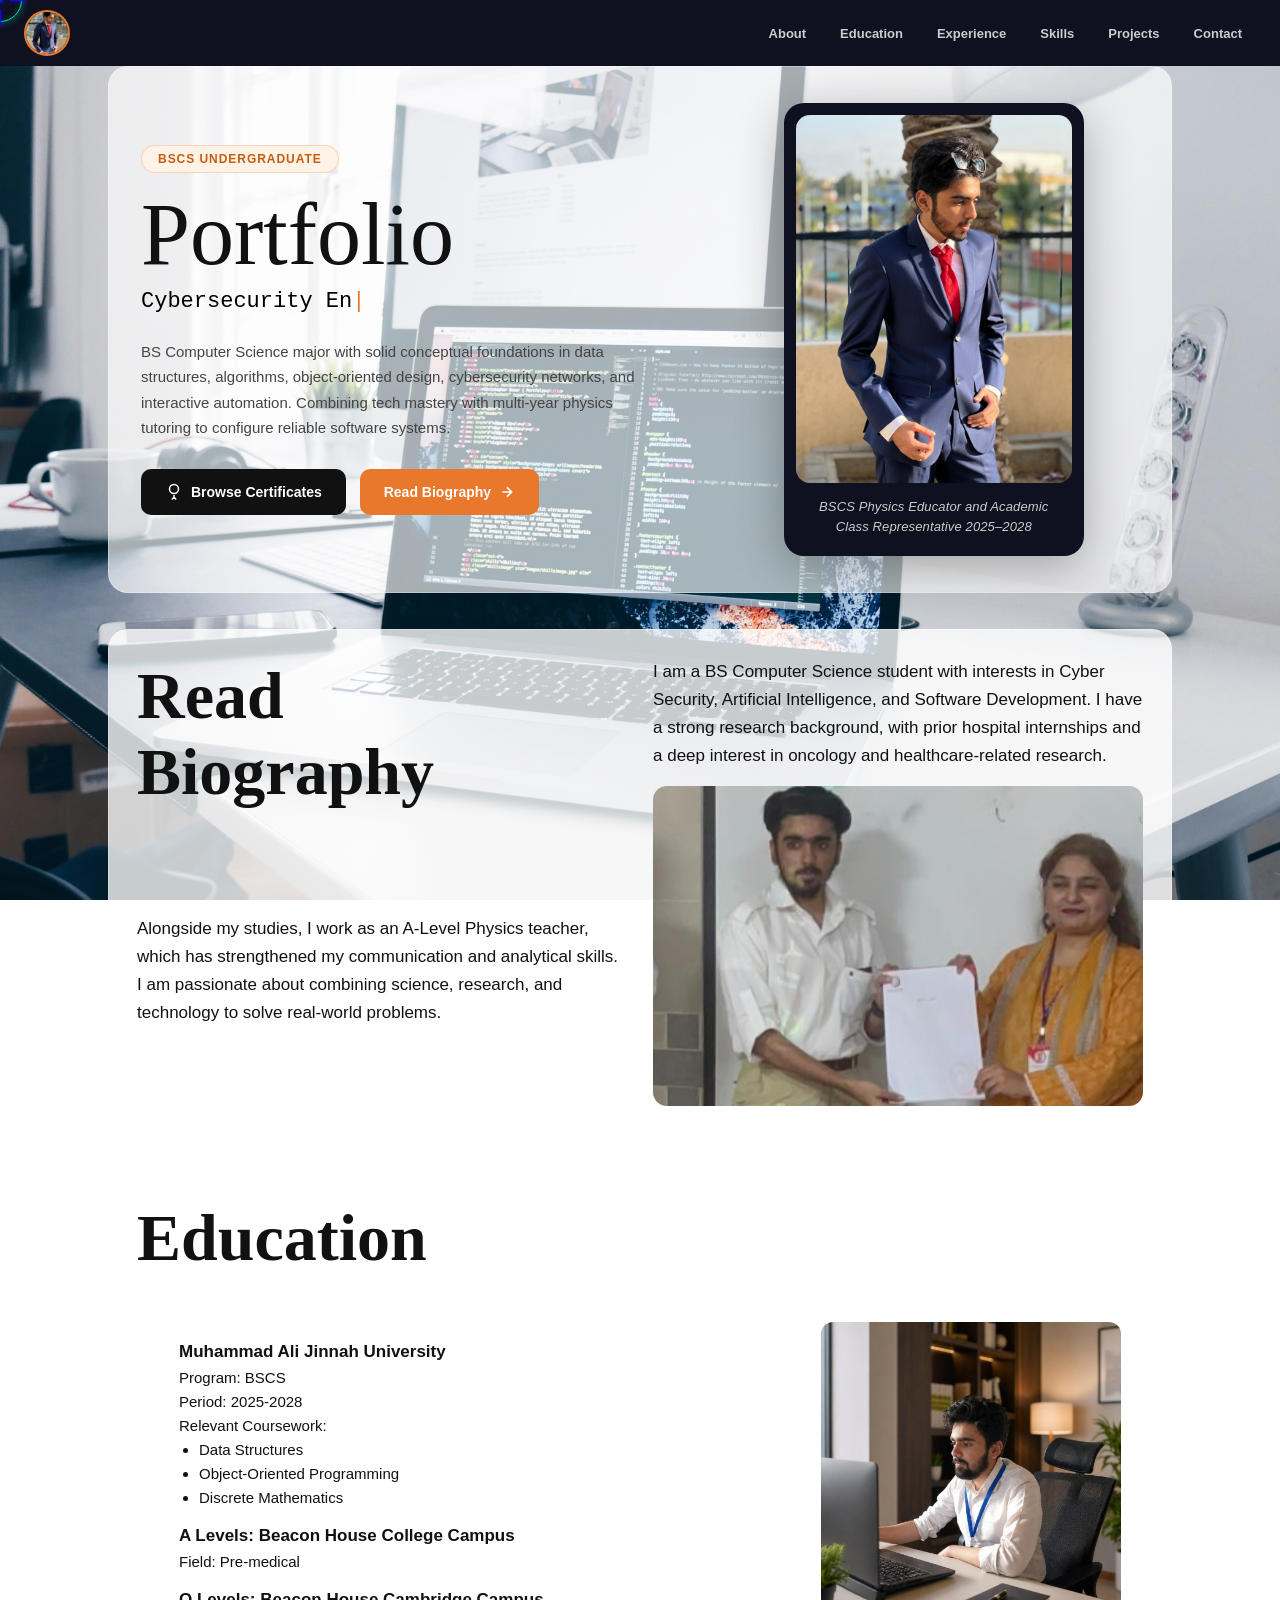
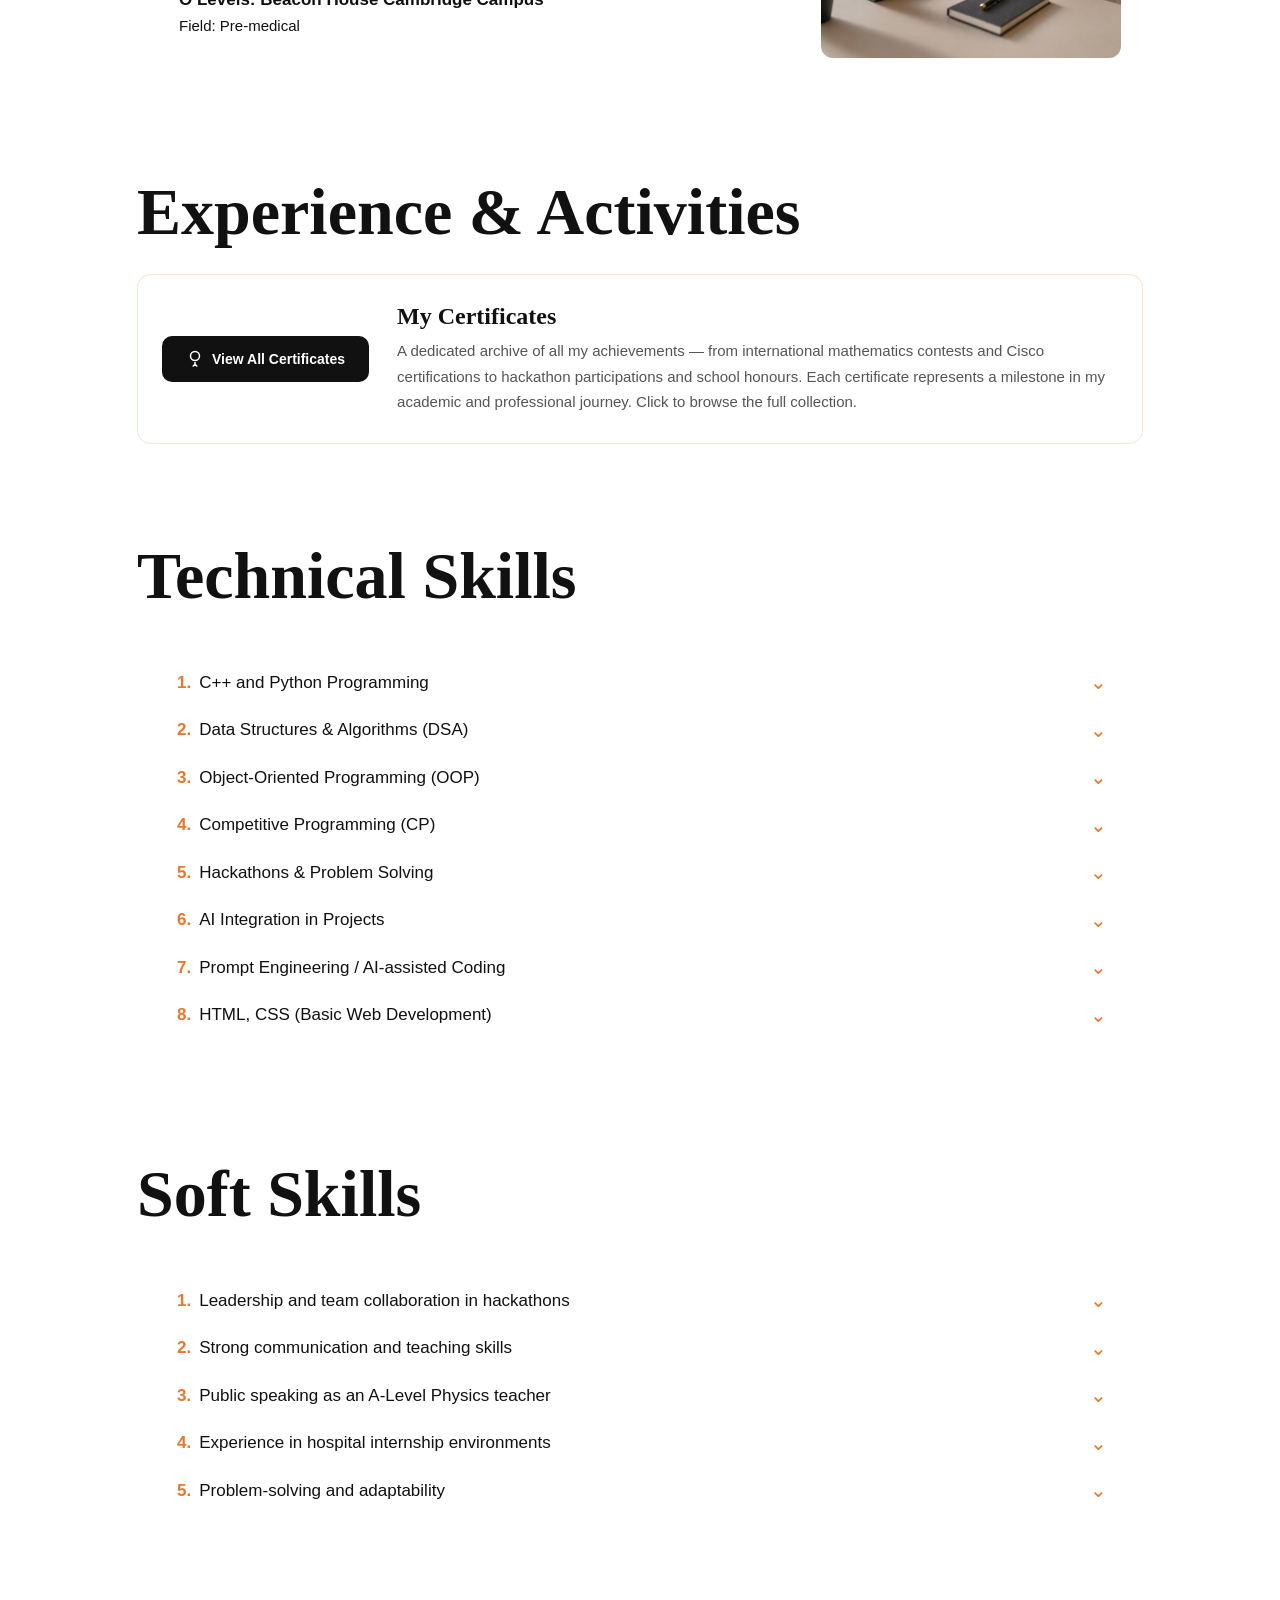
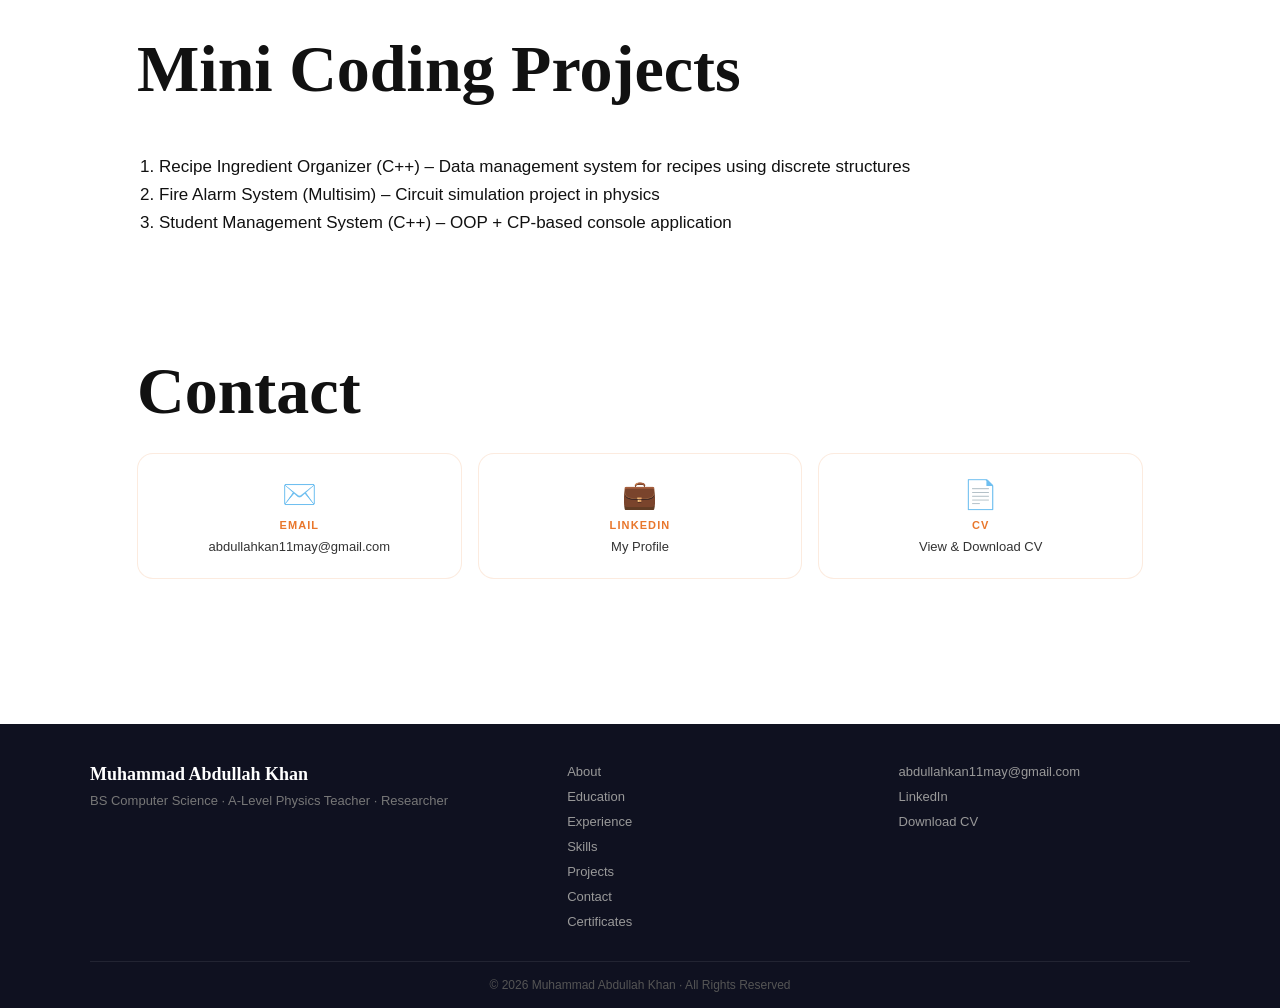
==== commit 82410c66: "Update index.html" ====
--- a/index.html
+++ b/index.html
@@ -353,7 +353,7 @@
     </div>
     <div class="footer-contact">
       <a href="mailto:abdullahkan11may@gmail.com">abdullahkan11may@gmail.com</a>
-      <a href="https://www.linkedin.com/in/abdullah-khan-34b156402" target="_blank">LinkedIn</a>
+      <a href="www.linkedin.com/in/muhammad-abdullah-khan-34b156402" target="_blank">LinkedIn</a>
       <a href="Abdullah_Khan_CV.pdf" target="_blank" download="Abdullah_Khan_CV.pdf">Download CV</a>
     </div>
   </div>
@@ -454,4 +454,4 @@
 </script>
 
 </body>
-</html>+</html>
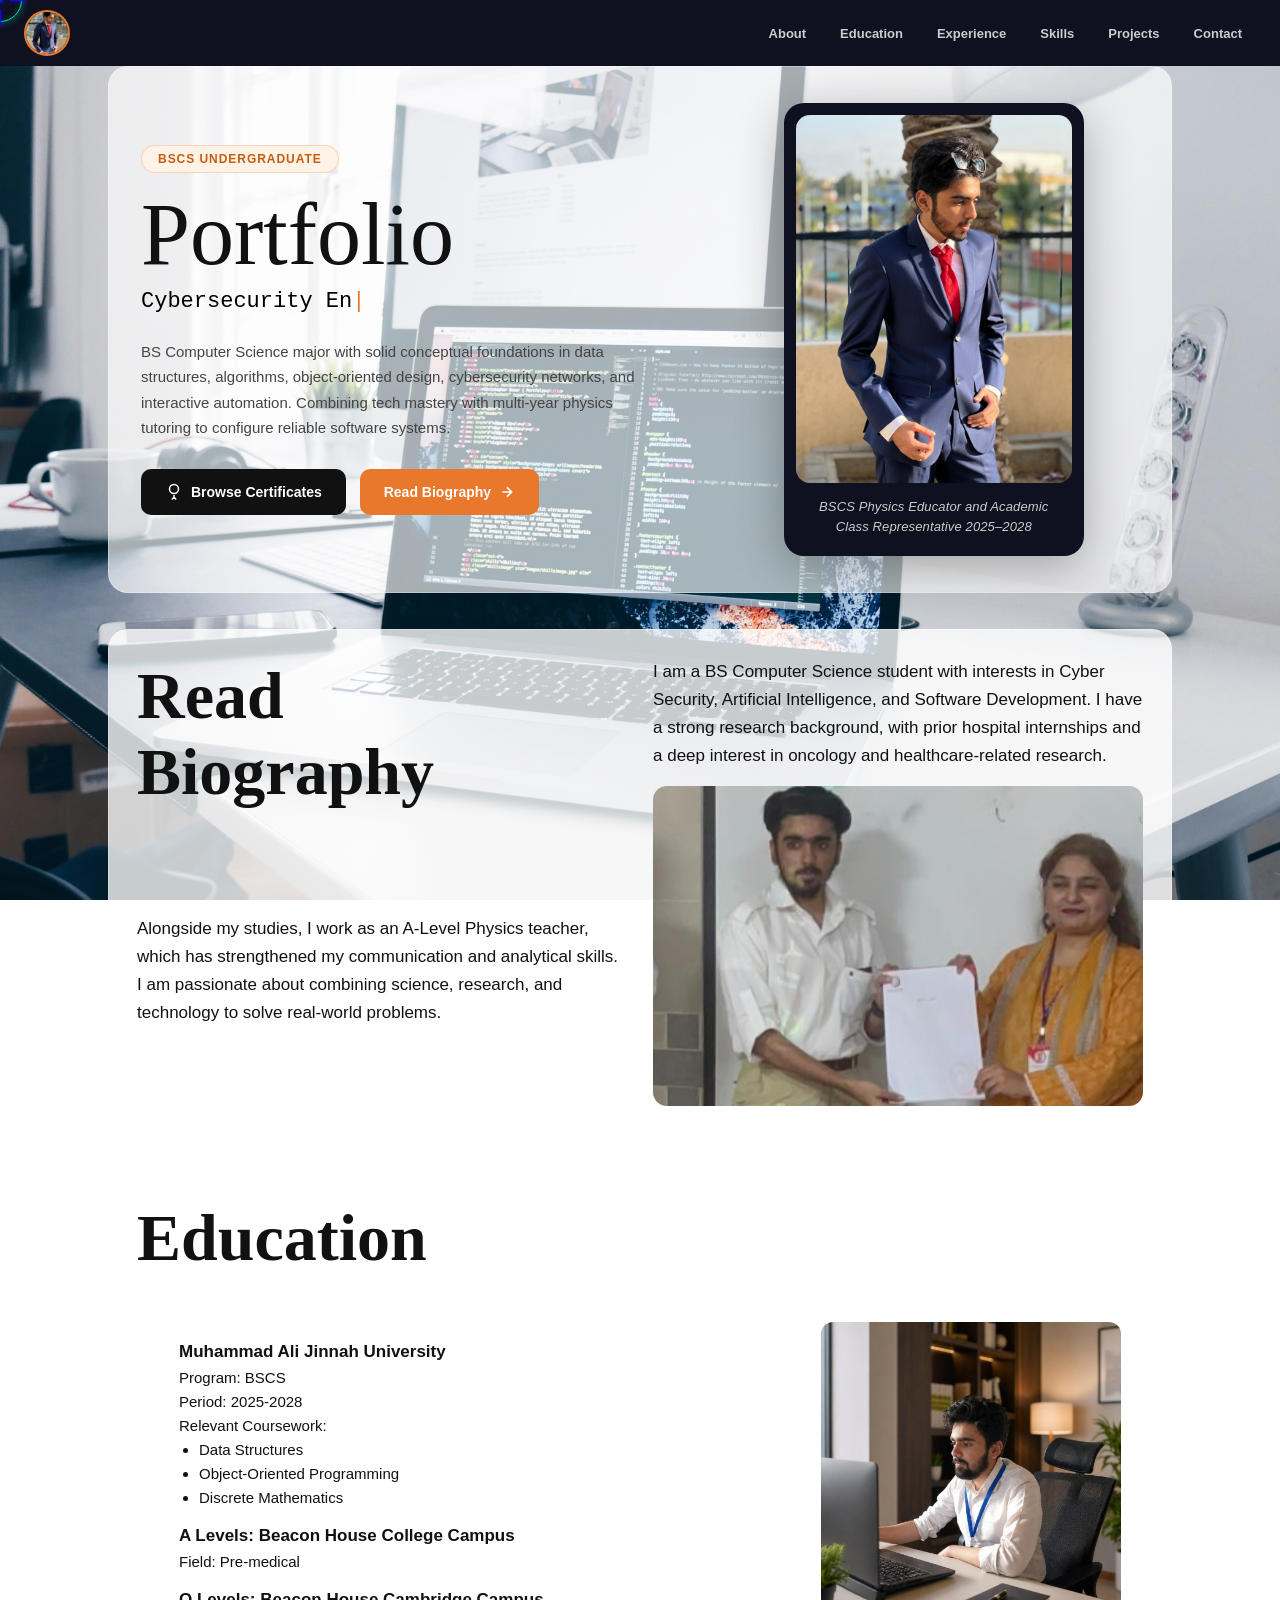
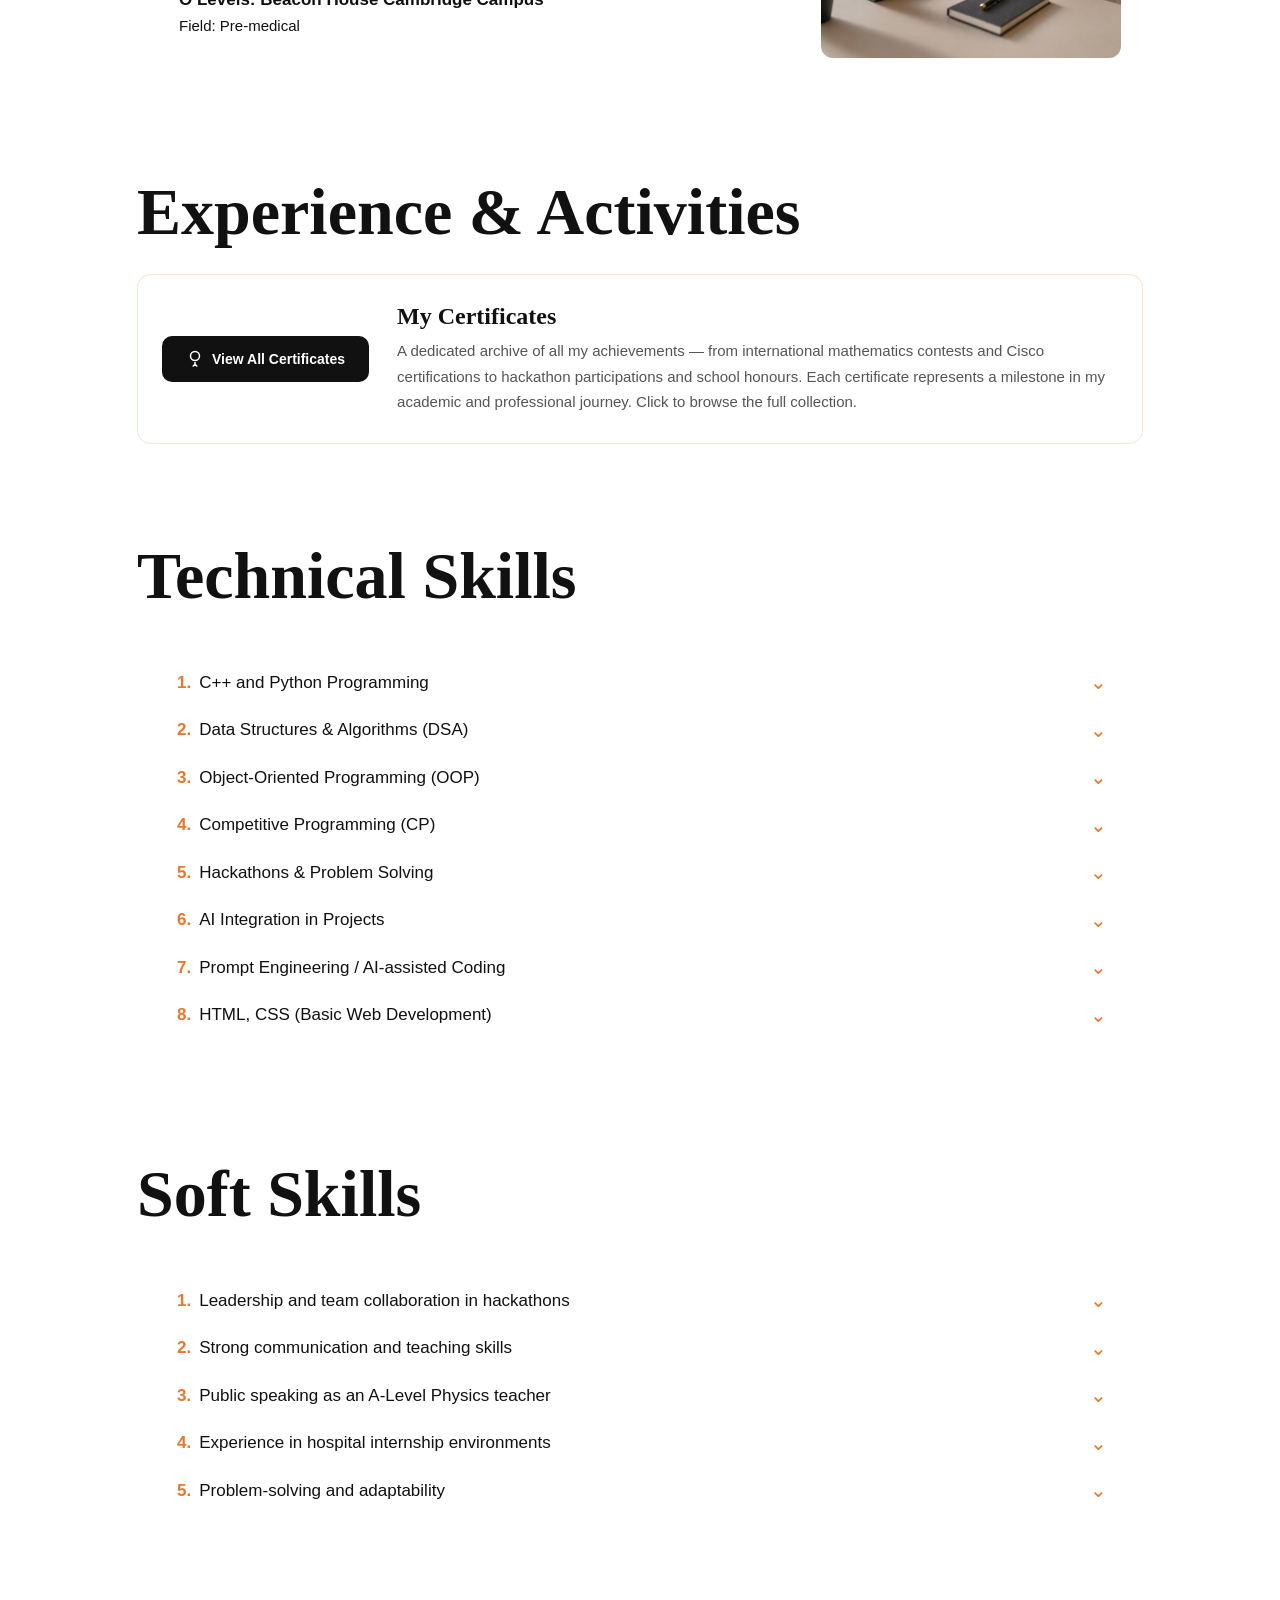
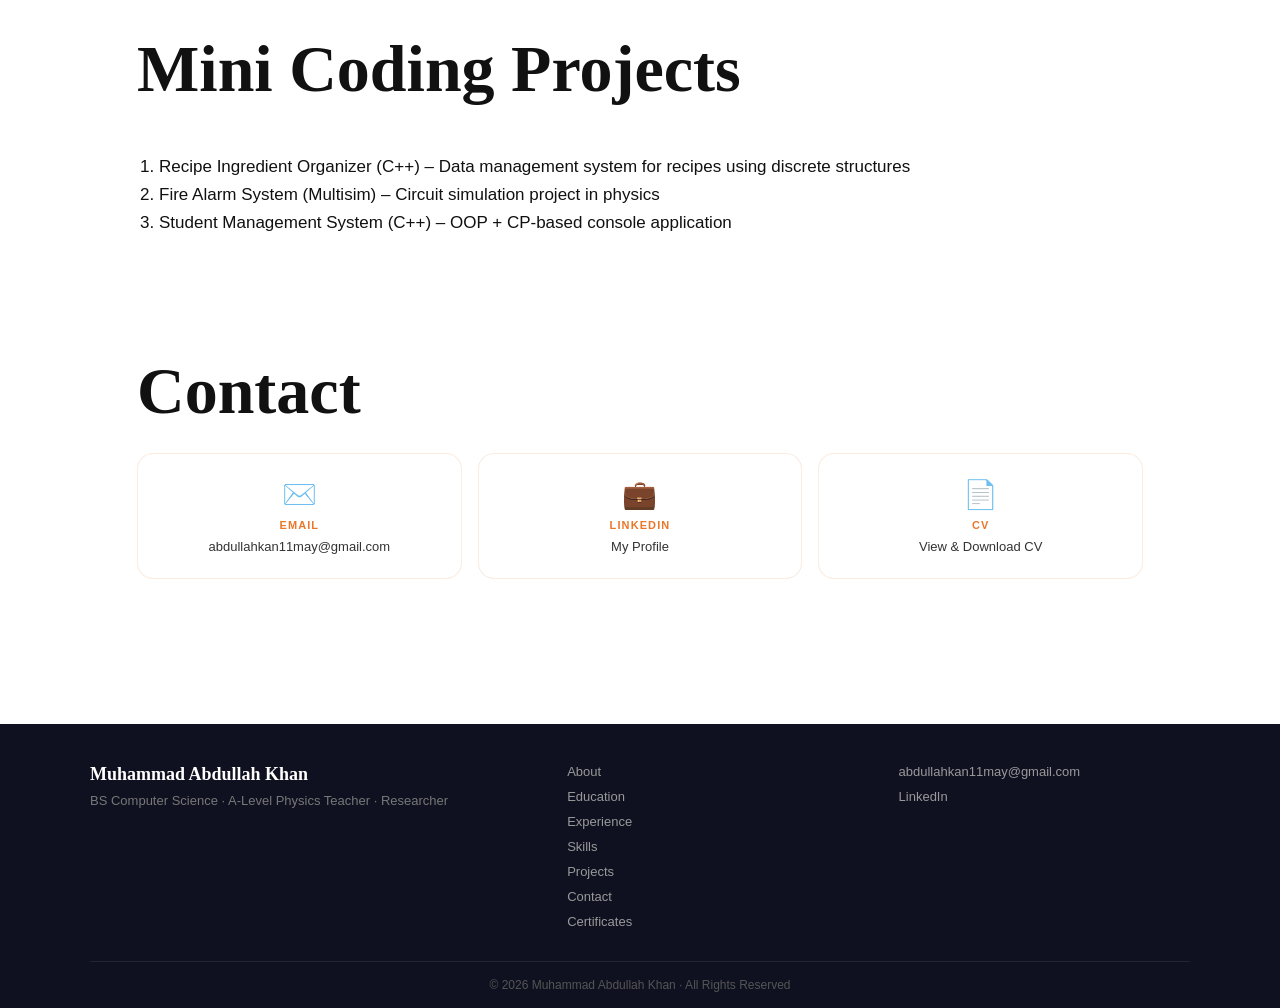
==== commit 8fffa137: "Update index.html" ====
--- a/index.html
+++ b/index.html
@@ -354,7 +354,6 @@
     <div class="footer-contact">
       <a href="mailto:abdullahkan11may@gmail.com">abdullahkan11may@gmail.com</a>
       <a href="www.linkedin.com/in/muhammad-abdullah-khan-34b156402" target="_blank">LinkedIn</a>
-      <a href="Abdullah_Khan_CV.pdf" target="_blank" download="Abdullah_Khan_CV.pdf">Download CV</a>
     </div>
   </div>
   <div class="footer-bottom">
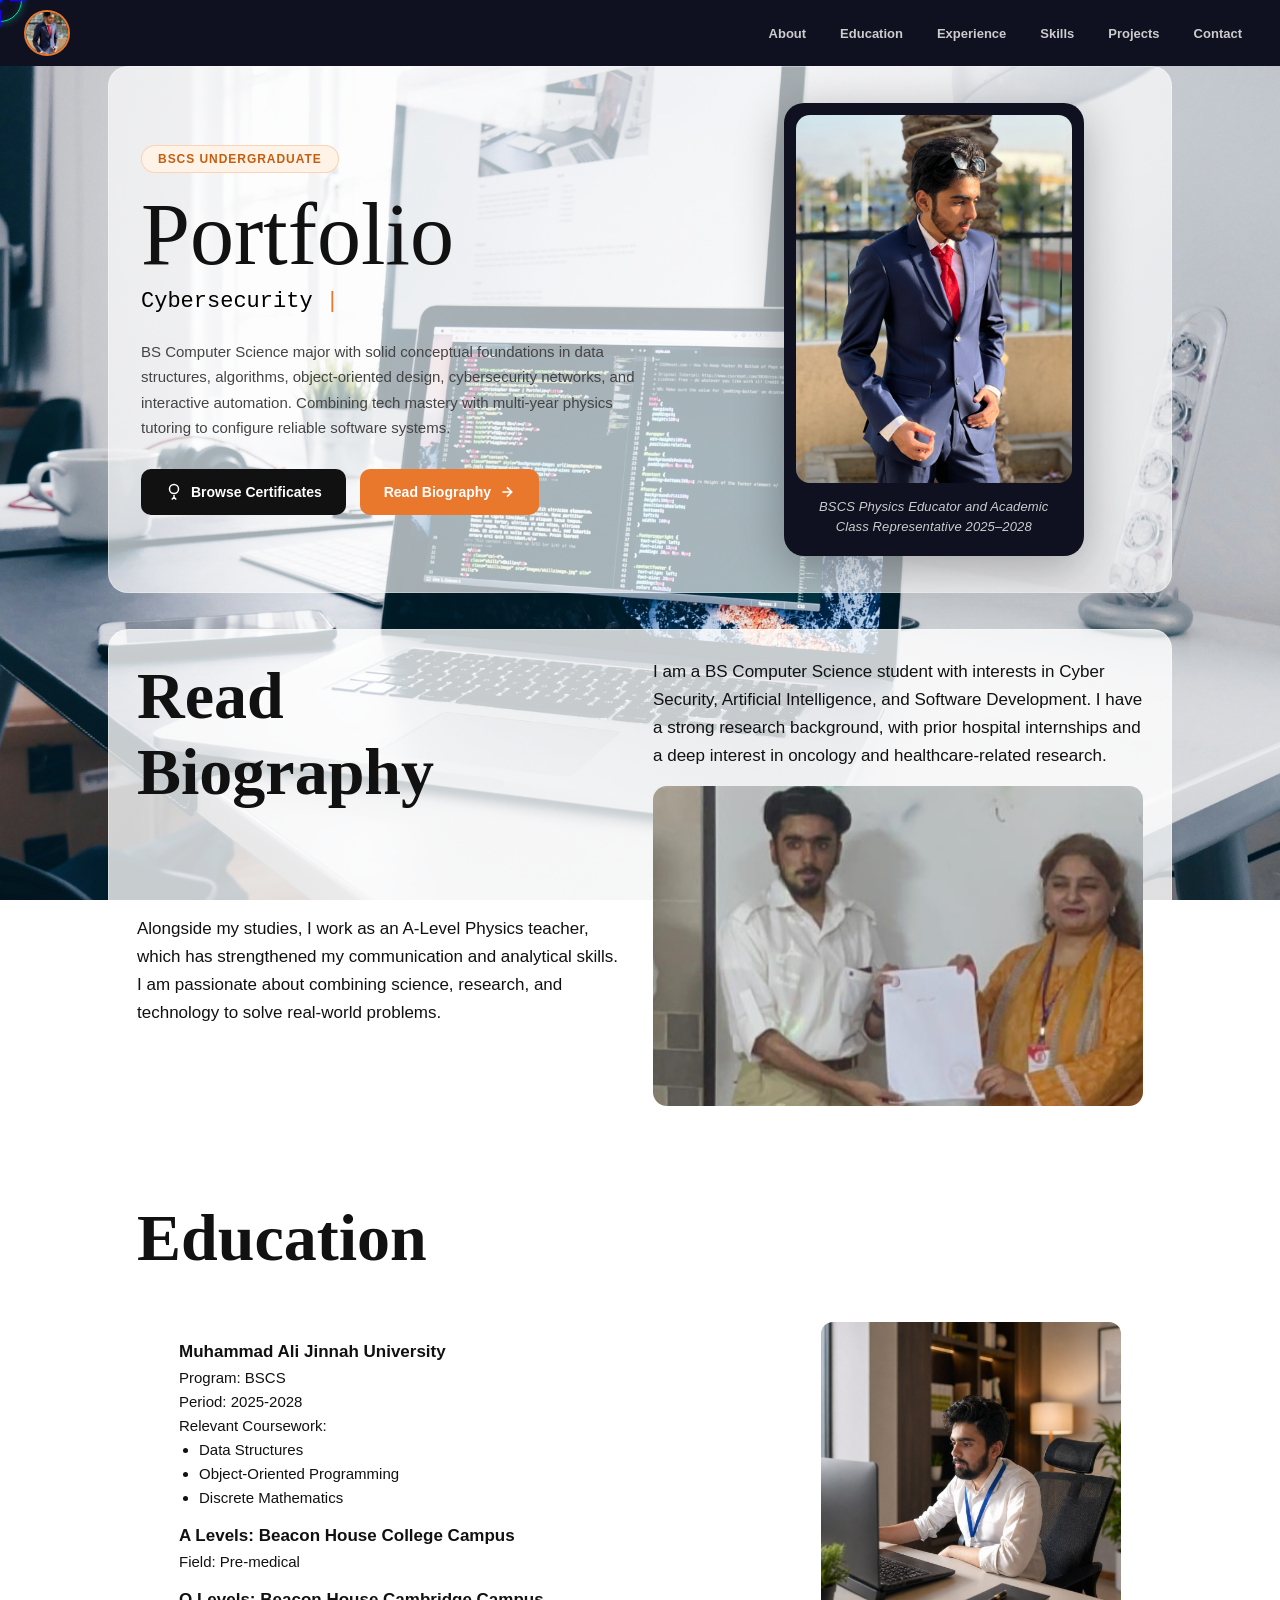
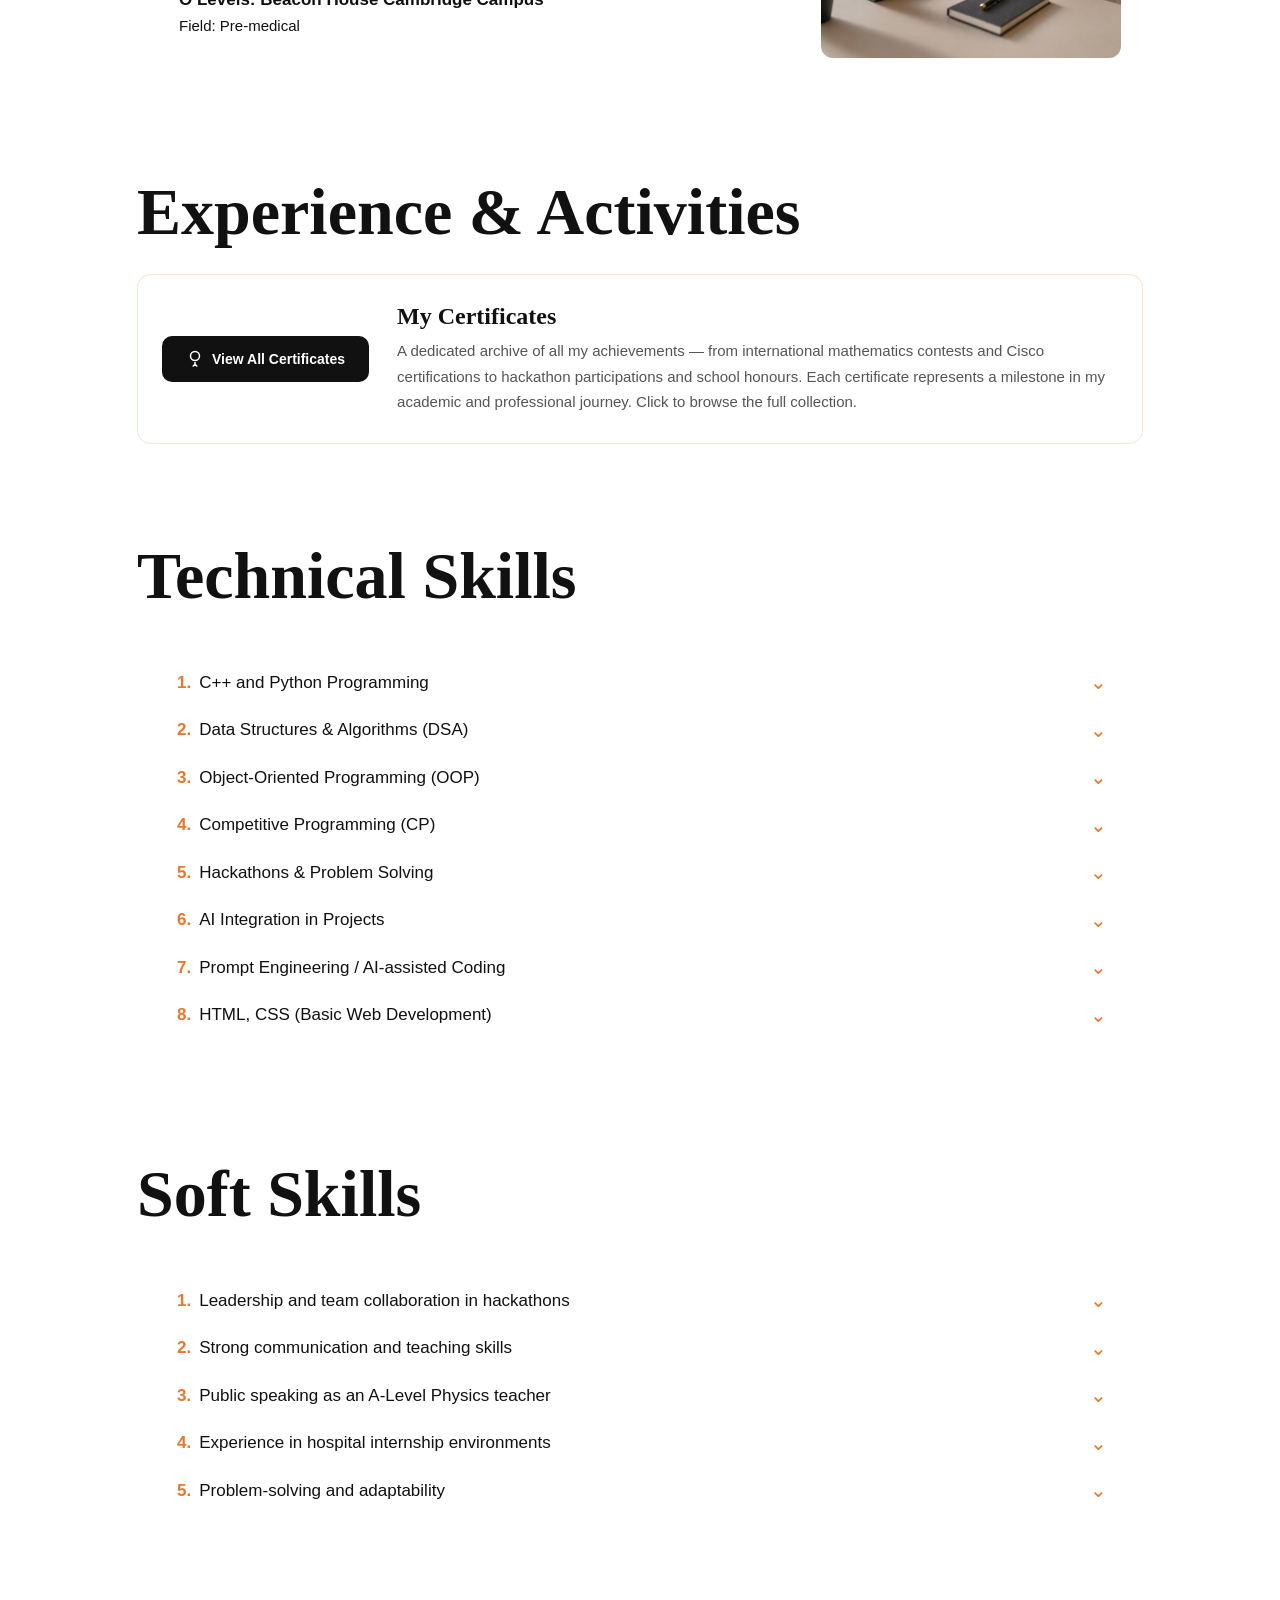
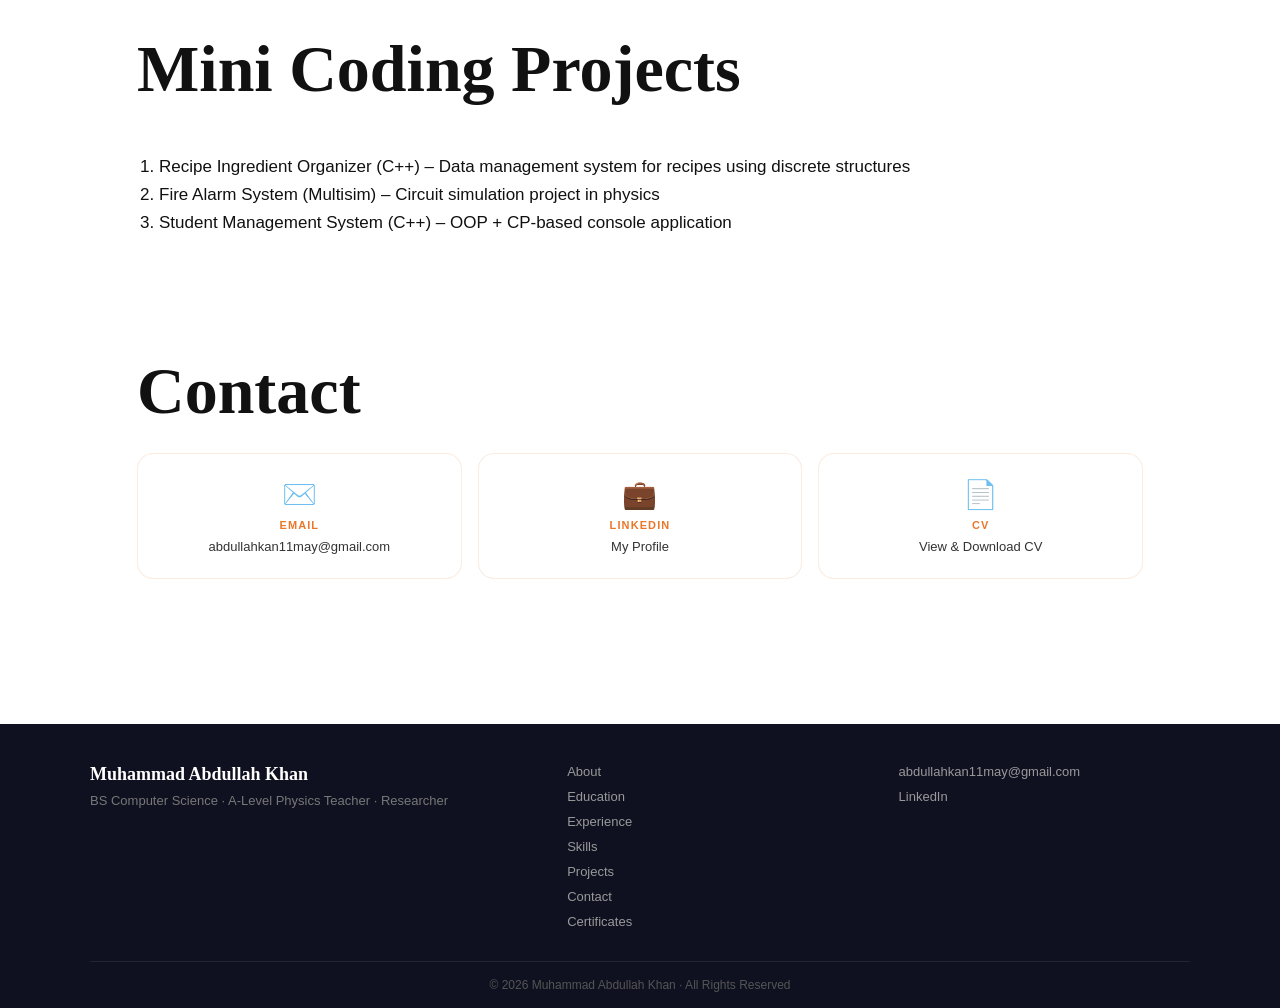
==== commit f4c3c52c: "Update index.html" ====
--- a/index.html
+++ b/index.html
@@ -320,7 +320,7 @@
         <div class="contact-label">Email</div>
         <div class="contact-value">abdullahkan11may@gmail.com</div>
       </a>
-      <a href="https://www.linkedin.com/in/abdullah-khan-34b156402" target="_blank" class="contact-card">
+      <a href="https://www.linkedin.com/in/muhammad-abdullah-khan-34b156402" target="_blank" class="contact-card">
         <div class="contact-icon">💼</div>
         <div class="contact-label">LinkedIn</div>
         <div class="contact-value">My Profile</div>
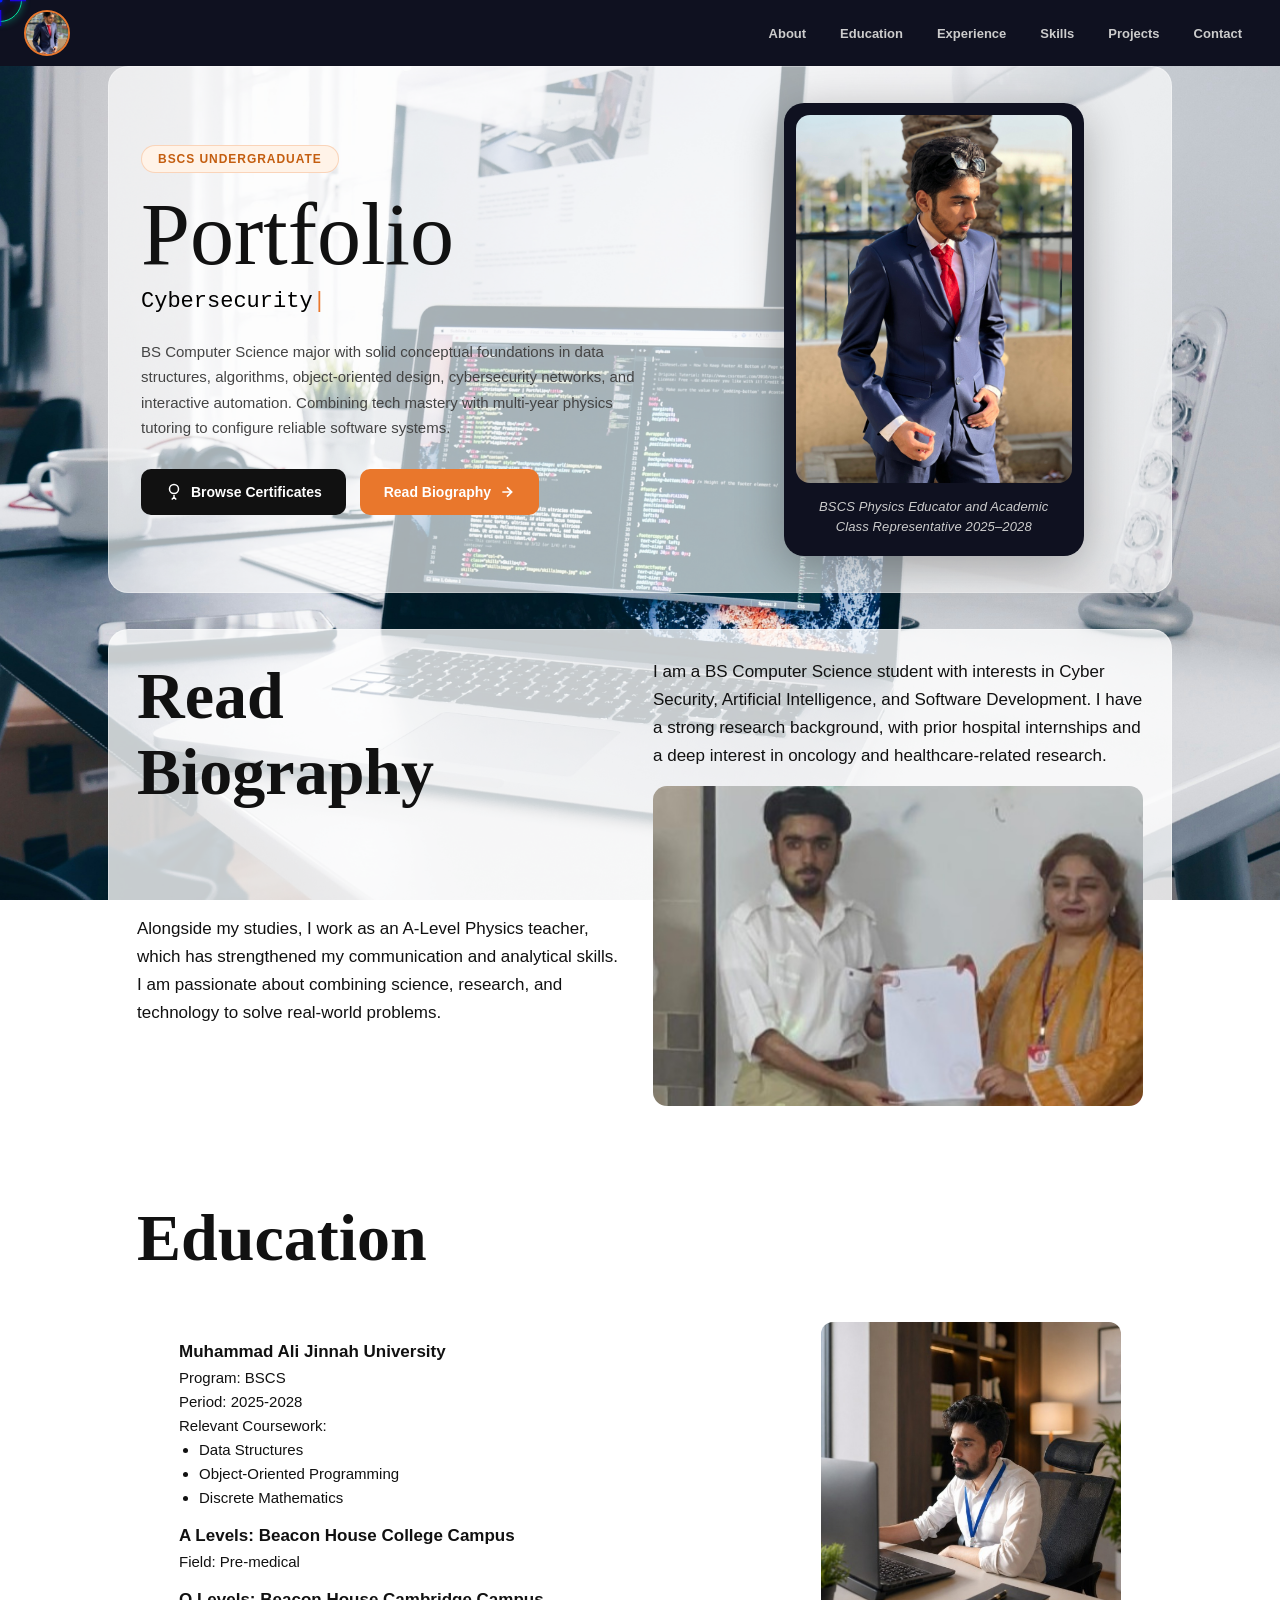
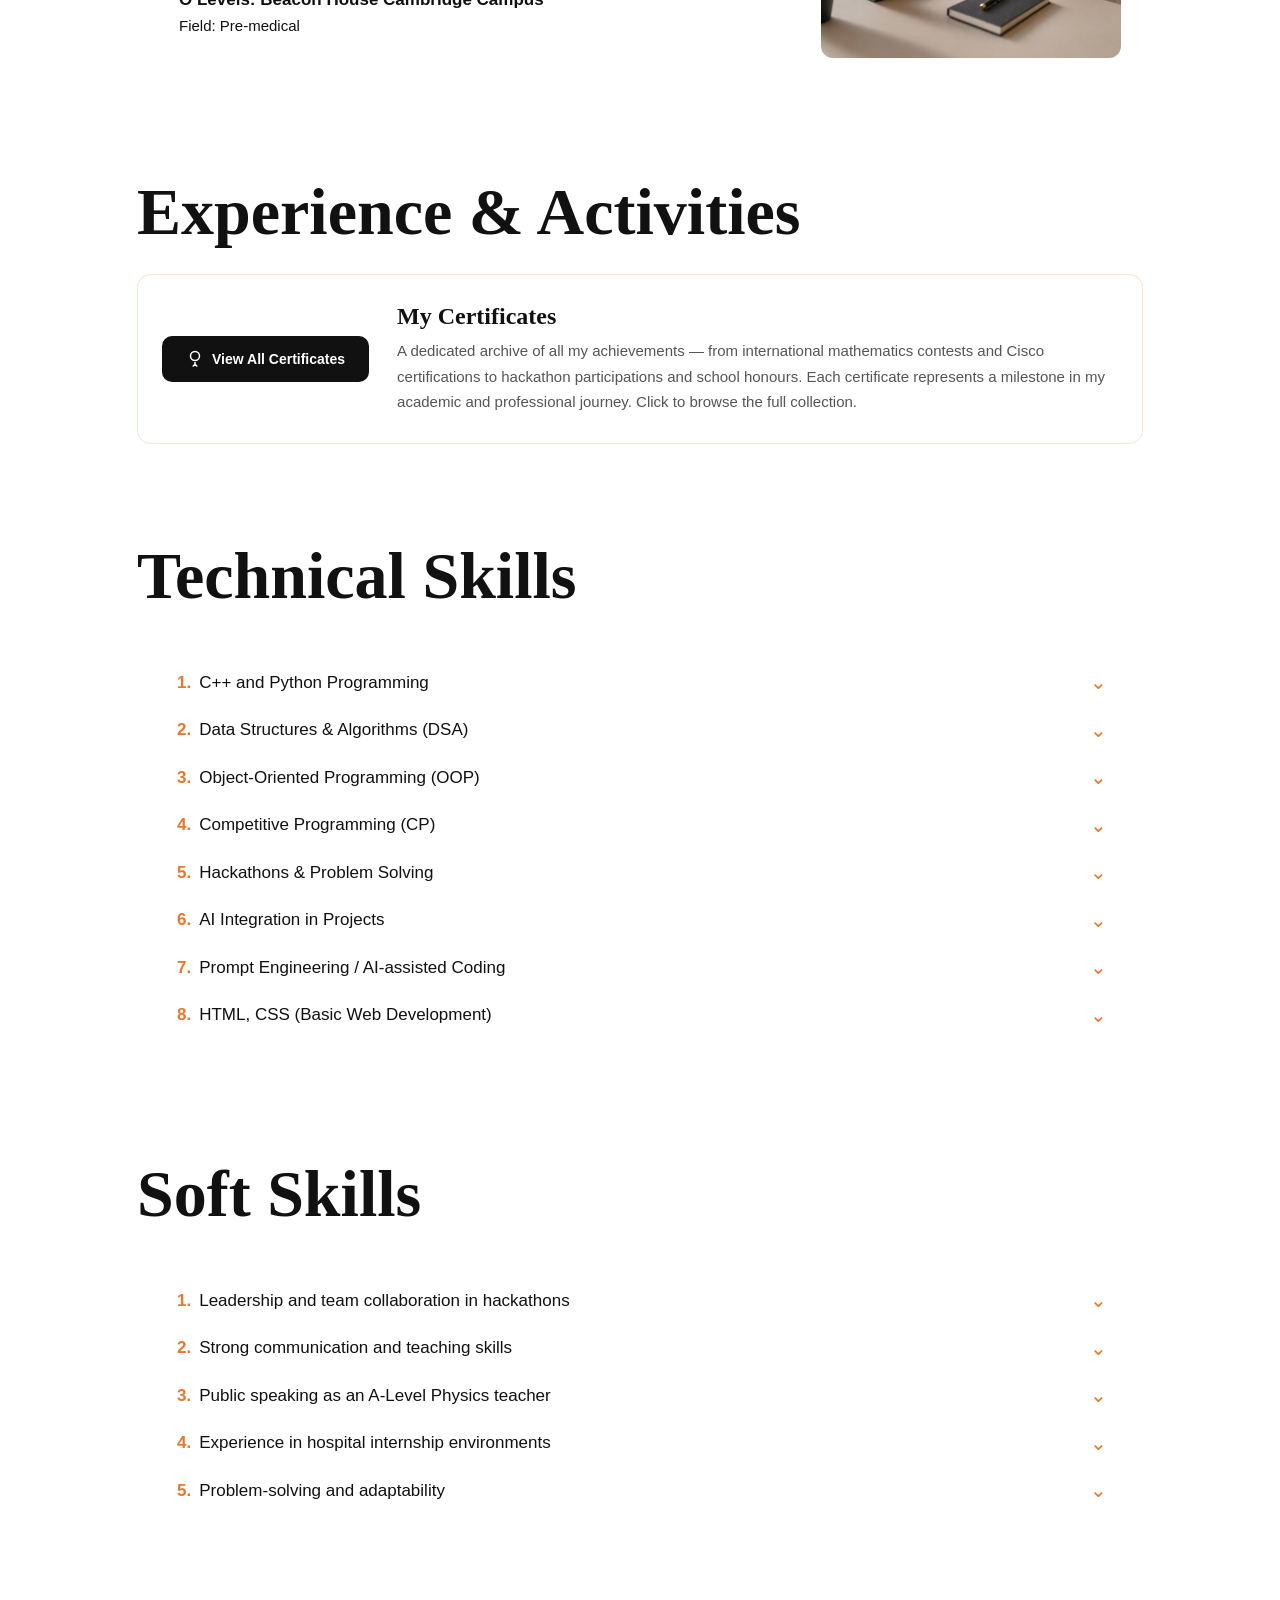
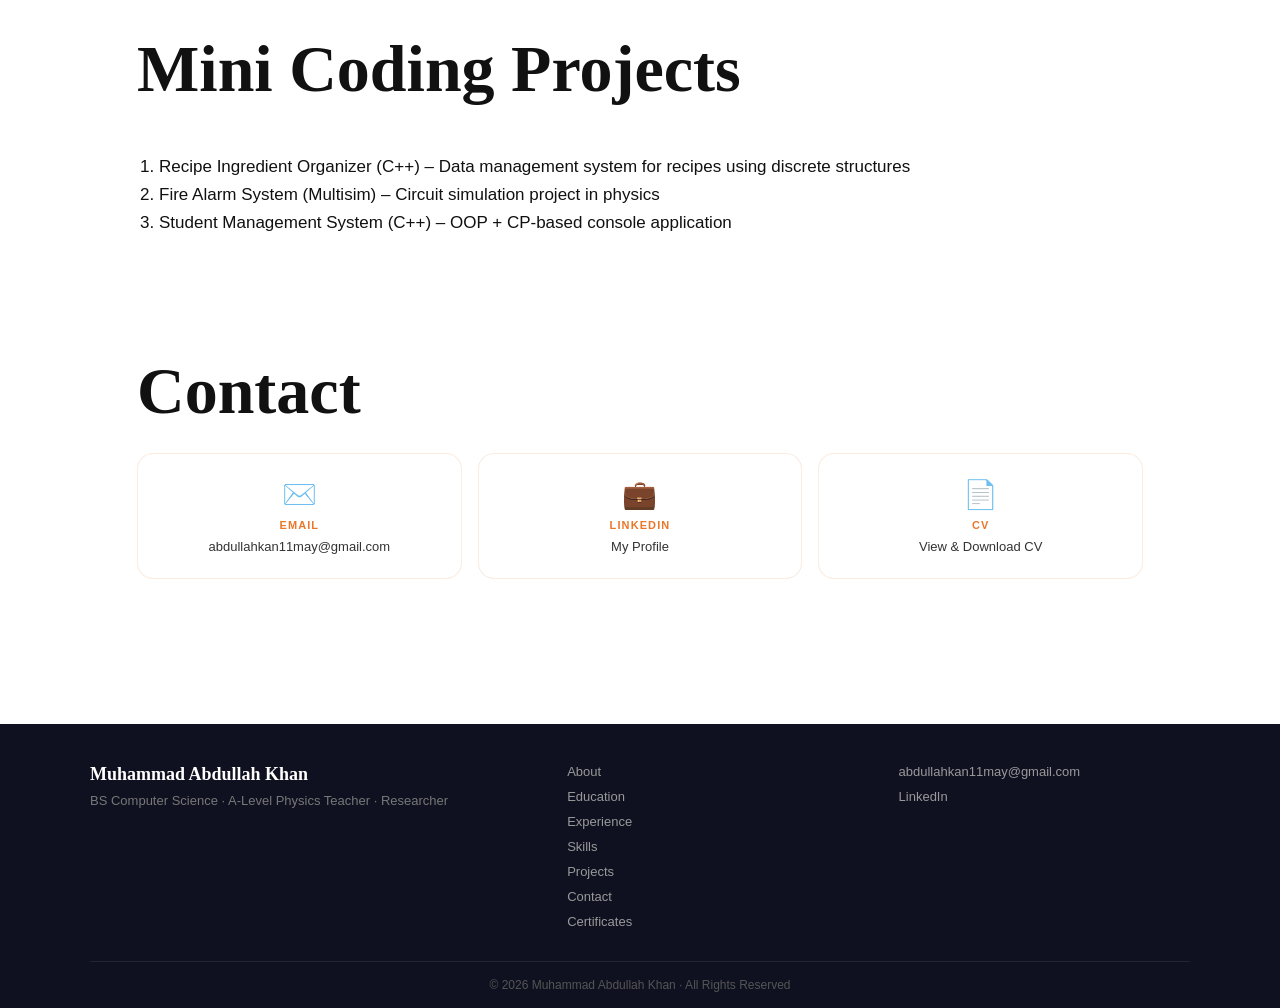
==== commit fa7ec3e0: "Update index.html" ====
--- a/index.html
+++ b/index.html
@@ -353,7 +353,7 @@
     </div>
     <div class="footer-contact">
       <a href="mailto:abdullahkan11may@gmail.com">abdullahkan11may@gmail.com</a>
-      <a href="www.linkedin.com/in/muhammad-abdullah-khan-34b156402" target="_blank">LinkedIn</a>
+      <a href="https://www.linkedin.com/in/muhammad-abdullah-khan-34b156402" target="_blank">LinkedIn</a>
     </div>
   </div>
   <div class="footer-bottom">
